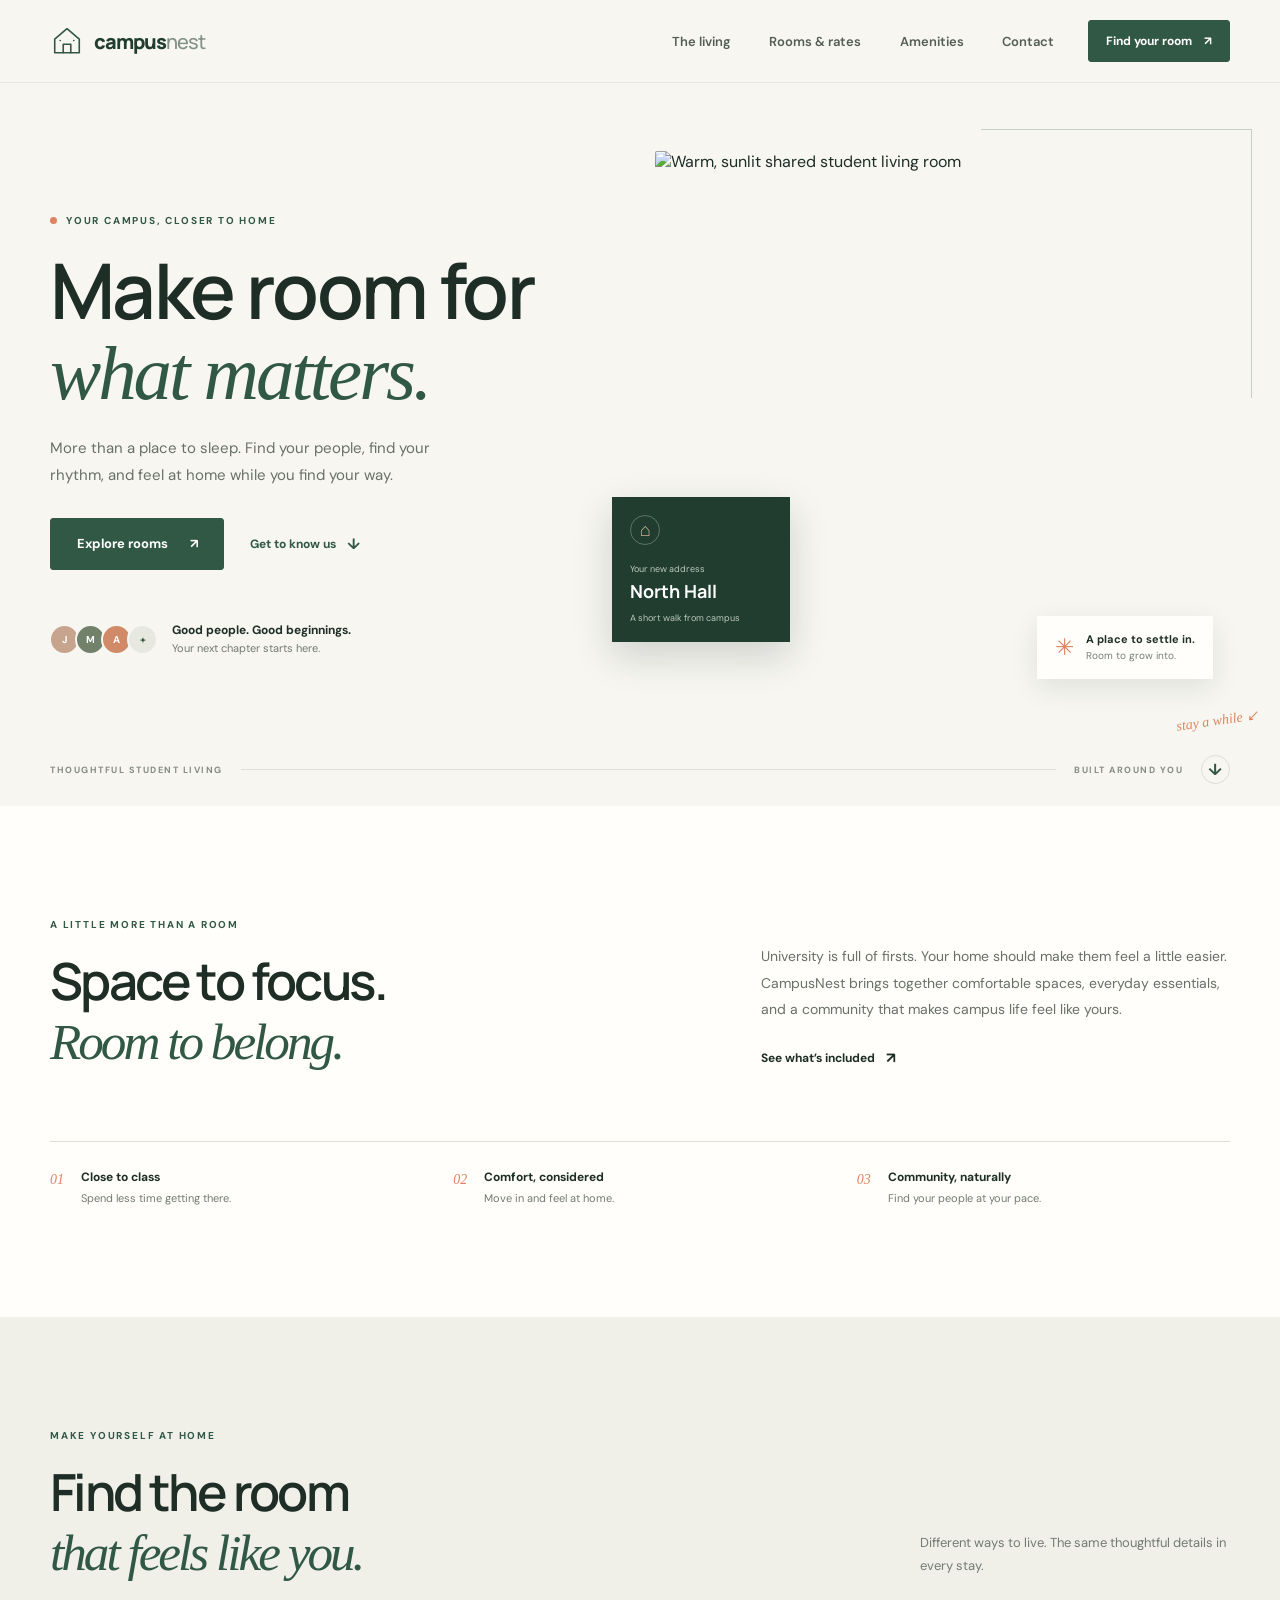
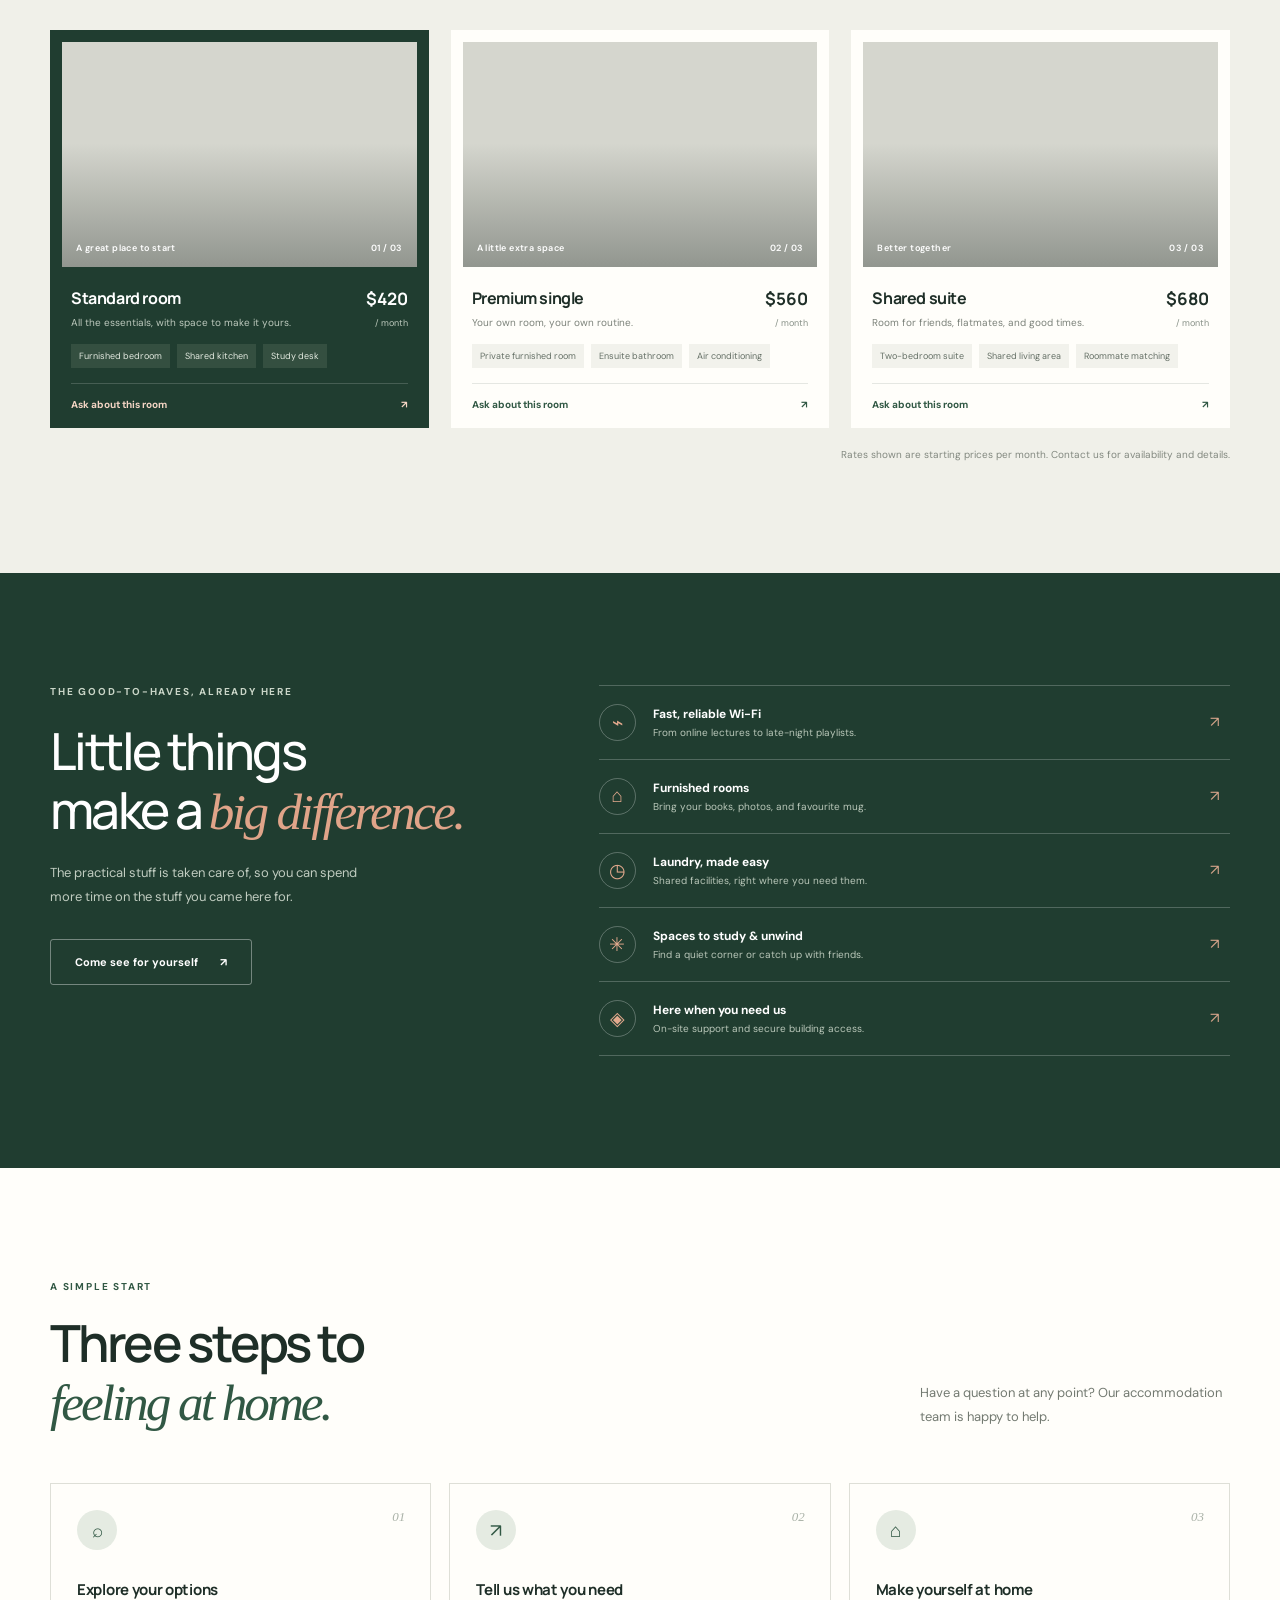
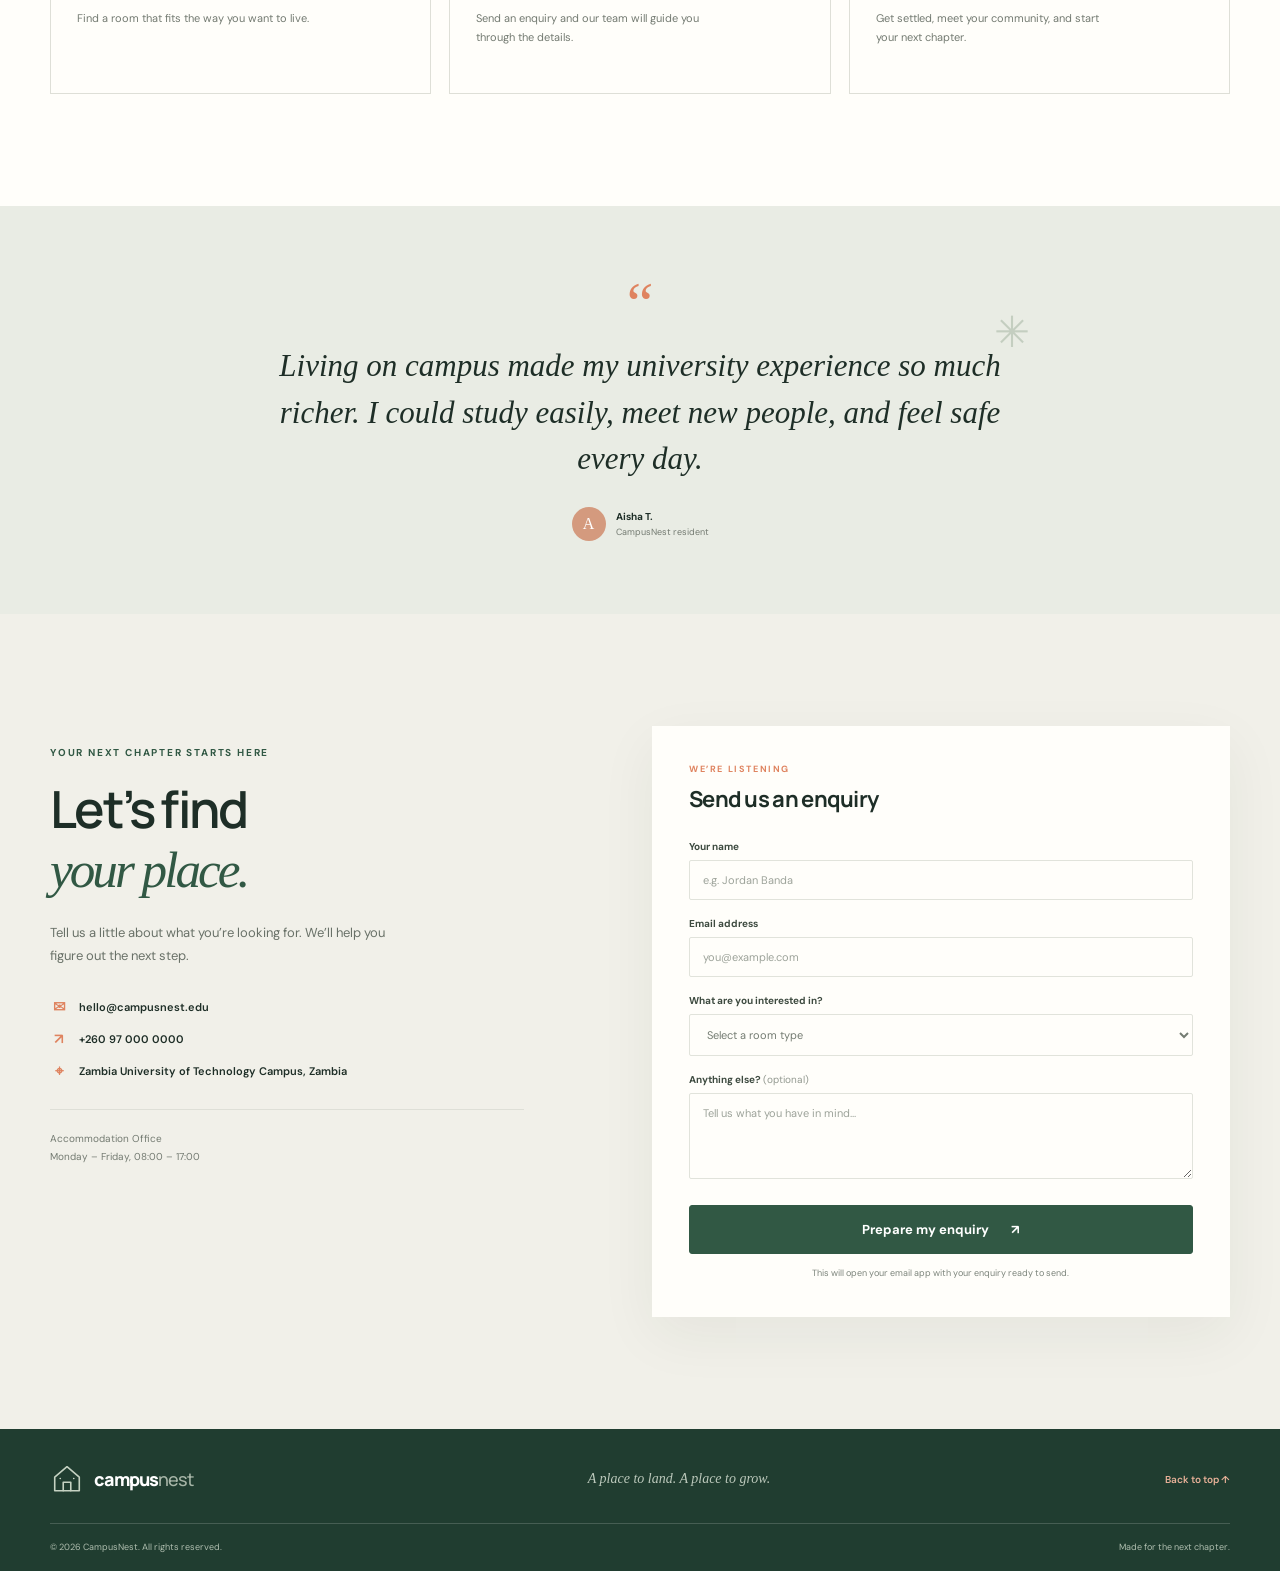
==== index.html @ d7ce9b1e "SCH-11: Build accommodation landing page Co-authored-by: Copilot App <223556219+Copilot@users.norepl" ====
<!doctype html>
<html lang="en">
  <head>
    <meta charset="utf-8" />
    <meta name="viewport" content="width=device-width, initial-scale=1" />
    <meta
      name="description"
      content="Find your place at CampusNest. Comfortable, secure student residences with the people and amenities to make campus feel like home."
    />
    <meta name="theme-color" content="#f7f6f1" />
    <title>CampusNest — Make room for what matters</title>
    <link rel="preconnect" href="https://fonts.googleapis.com" />
    <link rel="preconnect" href="https://fonts.gstatic.com" crossorigin />
    <link
      href="https://fonts.googleapis.com/css2?family=DM+Sans:wght@400;500;600;700&family=Manrope:wght@400;500;600;700;800&display=swap"
      rel="stylesheet"
    />
    <link rel="stylesheet" href="styles.css" />
    <script src="script.js" defer></script>
  </head>
  <body>
    <a class="skip-link" href="#main">Skip to content</a>

    <header class="site-header">
      <div class="container header-inner">
        <a class="brand" href="#top" aria-label="CampusNest home">
          <span class="brand-mark" aria-hidden="true">
            <svg viewBox="0 0 36 36" fill="none">
              <path d="M5 16.1 18 5l13 11.1v14.4H5V16.1Z" />
              <path d="M14 30.5v-9h8v9M10.8 17.5h.1m14.2 0h.1" />
            </svg>
          </span>
          <span>campus<span class="brand-light">nest</span></span>
        </a>

        <button
          class="menu-toggle"
          type="button"
          aria-label="Open navigation menu"
          aria-expanded="false"
          aria-controls="site-navigation"
        >
          <span></span>
          <span></span>
        </button>

        <nav class="nav-links" id="site-navigation" aria-label="Main navigation">
          <a href="#living">The living</a>
          <a href="#rooms">Rooms & rates</a>
          <a href="#amenities">Amenities</a>
          <a href="#contact">Contact</a>
        </nav>
        <a class="button button-nav" href="#contact">
          Find your room <span aria-hidden="true">↗</span>
        </a>
      </div>
    </header>

    <main id="main">
      <section class="hero" id="top">
        <div class="container hero-layout">
          <div class="hero-copy">
            <p class="eyebrow"><span class="eyebrow-dot"></span> Your campus, closer to home</p>
            <h1>Make room for <span>what matters.</span></h1>
            <p class="hero-description">
              More than a place to sleep. Find your people, find your rhythm, and feel at home
              while you find your way.
            </p>
            <div class="hero-actions">
              <a class="button" href="#rooms">Explore rooms <span aria-hidden="true">↗</span></a>
              <a class="text-link" href="#living">Get to know us <span aria-hidden="true">↓</span></a>
            </div>
            <div class="hero-note">
              <div class="avatar-stack" aria-hidden="true">
                <span>J</span><span>M</span><span>A</span><span>+</span>
              </div>
              <p><strong>Good people. Good beginnings.</strong><br />Your next chapter starts here.</p>
            </div>
          </div>

          <div class="hero-visual">
            <img
              class="hero-image"
              src="https://images.unsplash.com/photo-1600210492486-724fe5c67fb0?auto=format&fit=crop&w=1400&q=85"
              alt="Warm, sunlit shared student living room"
              fetchpriority="high"
            />
            <div class="image-caption">
              <span class="caption-icon" aria-hidden="true">✳</span>
              <span><strong>A place to settle in.</strong><br />Room to grow into.</span>
            </div>
            <div class="floating-card">
              <span class="floating-icon" aria-hidden="true">⌂</span>
              <span class="floating-label">Your new address</span>
              <strong>North Hall</strong>
              <span class="floating-meta">A short walk from campus</span>
            </div>
            <span class="hero-scribble" aria-hidden="true">stay a while ↙</span>
          </div>
        </div>
        <div class="container hero-bottom">
          <span>Thoughtful student living</span>
          <span class="hero-bottom-line"></span>
          <span>Built around you</span>
          <a href="#living" aria-label="Scroll to discover CampusNest">↓</a>
        </div>
      </section>

      <section class="intro section" id="living">
        <div class="container intro-grid">
          <div class="intro-heading">
            <p class="eyebrow">A little more than a room</p>
            <h2>Space to focus.<br /><span>Room to belong.</span></h2>
          </div>
          <div class="intro-copy">
            <p>
              University is full of firsts. Your home should make them feel a little easier.
              CampusNest brings together comfortable spaces, everyday essentials, and a
              community that makes campus life feel like yours.
            </p>
            <a class="text-link text-link-dark" href="#amenities">
              See what’s included <span aria-hidden="true">↗</span>
            </a>
          </div>
        </div>
        <div class="container values-row" aria-label="CampusNest highlights">
          <div class="value-item">
            <span class="value-number">01</span>
            <span><strong>Close to class</strong><small>Spend less time getting there.</small></span>
          </div>
          <div class="value-item">
            <span class="value-number">02</span>
            <span><strong>Comfort, considered</strong><small>Move in and feel at home.</small></span>
          </div>
          <div class="value-item">
            <span class="value-number">03</span>
            <span><strong>Community, naturally</strong><small>Find your people at your pace.</small></span>
          </div>
        </div>
      </section>

      <section class="rooms section" id="rooms">
        <div class="container">
          <div class="section-heading">
            <div>
              <p class="eyebrow">Make yourself at home</p>
              <h2>Find the room<br /><span>that feels like you.</span></h2>
            </div>
            <p>Different ways to live. The same thoughtful details in every stay.</p>
          </div>

          <div class="room-grid">
            <article class="room-card room-card-featured">
              <div class="room-photo room-photo-standard" role="img" aria-label="Comfortable furnished student bedroom">
                <span class="room-tag">A great place to start</span>
                <span class="room-index">01 / 03</span>
              </div>
              <div class="room-info">
                <div>
                  <h3>Standard room</h3>
                  <p>All the essentials, with space to make it yours.</p>
                </div>
                <div class="room-price"><strong>$420</strong><span>/ month</span></div>
              </div>
              <ul class="room-details">
                <li>Furnished bedroom</li><li>Shared kitchen</li><li>Study desk</li>
              </ul>
              <a class="room-link" href="#contact">Ask about this room <span aria-hidden="true">↗</span></a>
            </article>

            <article class="room-card">
              <div class="room-photo room-photo-premium" role="img" aria-label="Calm private bedroom with natural light">
                <span class="room-tag">A little extra space</span>
                <span class="room-index">02 / 03</span>
              </div>
              <div class="room-info">
                <div>
                  <h3>Premium single</h3>
                  <p>Your own room, your own routine.</p>
                </div>
                <div class="room-price"><strong>$560</strong><span>/ month</span></div>
              </div>
              <ul class="room-details">
                <li>Private furnished room</li><li>Ensuite bathroom</li><li>Air conditioning</li>
              </ul>
              <a class="room-link" href="#contact">Ask about this room <span aria-hidden="true">↗</span></a>
            </article>

            <article class="room-card">
              <div class="room-photo room-photo-suite" role="img" aria-label="Inviting shared suite lounge">
                <span class="room-tag">Better together</span>
                <span class="room-index">03 / 03</span>
              </div>
              <div class="room-info">
                <div>
                  <h3>Shared suite</h3>
                  <p>Room for friends, flatmates, and good times.</p>
                </div>
                <div class="room-price"><strong>$680</strong><span>/ month</span></div>
              </div>
              <ul class="room-details">
                <li>Two-bedroom suite</li><li>Shared living area</li><li>Roommate matching</li>
              </ul>
              <a class="room-link" href="#contact">Ask about this room <span aria-hidden="true">↗</span></a>
            </article>
          </div>
          <p class="room-disclaimer">Rates shown are starting prices per month. Contact us for availability and details.</p>
        </div>
      </section>

      <section class="amenities section" id="amenities">
        <div class="container amenities-layout">
          <div class="amenities-copy">
            <p class="eyebrow eyebrow-light">The good-to-haves, already here</p>
            <h2>Little things<br />make a <span>big difference.</span></h2>
            <p>
              The practical stuff is taken care of, so you can spend more time on the stuff
              you came here for.
            </p>
            <a class="button button-light" href="#contact">Come see for yourself <span aria-hidden="true">↗</span></a>
          </div>
          <div class="amenity-list">
            <article class="amenity-item">
              <span class="amenity-icon" aria-hidden="true">⌁</span>
              <div><h3>Fast, reliable Wi-Fi</h3><p>From online lectures to late-night playlists.</p></div>
              <span class="amenity-arrow" aria-hidden="true">↗</span>
            </article>
            <article class="amenity-item">
              <span class="amenity-icon" aria-hidden="true">⌂</span>
              <div><h3>Furnished rooms</h3><p>Bring your books, photos, and favourite mug.</p></div>
              <span class="amenity-arrow" aria-hidden="true">↗</span>
            </article>
            <article class="amenity-item">
              <span class="amenity-icon" aria-hidden="true">◷</span>
              <div><h3>Laundry, made easy</h3><p>Shared facilities, right where you need them.</p></div>
              <span class="amenity-arrow" aria-hidden="true">↗</span>
            </article>
            <article class="amenity-item">
              <span class="amenity-icon" aria-hidden="true">✳</span>
              <div><h3>Spaces to study & unwind</h3><p>Find a quiet corner or catch up with friends.</p></div>
              <span class="amenity-arrow" aria-hidden="true">↗</span>
            </article>
            <article class="amenity-item">
              <span class="amenity-icon" aria-hidden="true">◈</span>
              <div><h3>Here when you need us</h3><p>On-site support and secure building access.</p></div>
              <span class="amenity-arrow" aria-hidden="true">↗</span>
            </article>
          </div>
        </div>
      </section>

      <section class="steps section">
        <div class="container">
          <div class="section-heading steps-heading">
            <div><p class="eyebrow">A simple start</p><h2>Three steps to<br /><span>feeling at home.</span></h2></div>
            <p>Have a question at any point? Our accommodation team is happy to help.</p>
          </div>
          <div class="steps-grid">
            <article class="step-card">
              <span class="step-number">01</span><span class="step-icon" aria-hidden="true">⌕</span>
              <h3>Explore your options</h3><p>Find a room that fits the way you want to live.</p>
            </article>
            <article class="step-card">
              <span class="step-number">02</span><span class="step-icon" aria-hidden="true">↗</span>
              <h3>Tell us what you need</h3><p>Send an enquiry and our team will guide you through the details.</p>
            </article>
            <article class="step-card">
              <span class="step-number">03</span><span class="step-icon" aria-hidden="true">⌂</span>
              <h3>Make yourself at home</h3><p>Get settled, meet your community, and start your next chapter.</p>
            </article>
          </div>
        </div>
      </section>

      <section class="quote-section">
        <div class="container quote-inner">
          <span class="quote-mark" aria-hidden="true">“</span>
          <blockquote>
            Living on campus made my university experience so much richer. I could study easily,
            meet new people, and feel safe every day.
          </blockquote>
          <div class="quote-author"><span class="author-avatar">A</span><span><strong>Aisha T.</strong><small>CampusNest resident</small></span></div>
          <span class="quote-decoration" aria-hidden="true">✳</span>
        </div>
      </section>

      <section class="contact section" id="contact">
        <div class="container contact-layout">
          <div class="contact-copy">
            <p class="eyebrow">Your next chapter starts here</p>
            <h2>Let’s find<br /><span>your place.</span></h2>
            <p>Tell us a little about what you’re looking for. We’ll help you figure out the next step.</p>
            <div class="contact-details">
              <a href="mailto:hello@campusnest.edu"><span aria-hidden="true">✉</span> hello@campusnest.edu</a>
              <a href="tel:+260970000000"><span aria-hidden="true">↗</span> +260 97 000 0000</a>
              <p><span aria-hidden="true">⌖</span> Zambia University of Technology Campus, Zambia</p>
            </div>
            <p class="office-hours">Accommodation Office<br />Monday – Friday, 08:00 – 17:00</p>
          </div>
          <div class="contact-form-wrap">
            <form class="enquiry-form" id="enquiry-form">
              <p class="form-kicker">We’re listening</p>
              <h3>Send us an enquiry</h3>
              <label for="enquiry-name">Your name</label>
              <input id="enquiry-name" name="name" type="text" autocomplete="name" placeholder="e.g. Jordan Banda" required />
              <label for="enquiry-email">Email address</label>
              <input id="enquiry-email" name="email" type="email" autocomplete="email" placeholder="you@example.com" required />
              <label for="enquiry-room">What are you interested in?</label>
              <select id="enquiry-room" name="room" required>
                <option value="" disabled selected>Select a room type</option>
                <option>Standard room</option>
                <option>Premium single</option>
                <option>Shared suite</option>
                <option>I'd like some advice</option>
              </select>
              <label for="enquiry-message">Anything else? <span>(optional)</span></label>
              <textarea id="enquiry-message" name="message" rows="3" placeholder="Tell us what you have in mind..."></textarea>
              <button class="button form-submit" type="submit">Prepare my enquiry <span aria-hidden="true">↗</span></button>
              <p class="form-note">This will open your email app with your enquiry ready to send.</p>
              <p class="form-status" id="form-status" role="status" aria-live="polite"></p>
            </form>
          </div>
        </div>
      </section>
    </main>

    <footer class="site-footer">
      <div class="container footer-top">
        <a class="brand brand-footer" href="#top" aria-label="CampusNest home">
          <span class="brand-mark" aria-hidden="true">
            <svg viewBox="0 0 36 36" fill="none"><path d="M5 16.1 18 5l13 11.1v14.4H5V16.1Z" /><path d="M14 30.5v-9h8v9M10.8 17.5h.1m14.2 0h.1" /></svg>
          </span>
          <span>campus<span class="brand-light">nest</span></span>
        </a>
        <p>A place to land. A place to grow.</p>
        <a class="footer-top-link" href="#top">Back to top ↑</a>
      </div>
      <div class="container footer-bottom">
        <span>© <span id="current-year">2026</span> CampusNest. All rights reserved.</span>
        <span>Made for the next chapter.</span>
      </div>
    </footer>
  </body>
</html>
---- styles.css ----
:root {
  color-scheme: light;
  --paper: #f7f6f1;
  --white: #fffefa;
  --ink: #1e2e27;
  --muted: #737a71;
  --green: #315844;
  --green-dark: #203d30;
  --green-soft: #e5ebe2;
  --orange: #df835f;
  --line: #dedfd7;
  --serif: Georgia, "Times New Roman", serif;
  --sans: "DM Sans", sans-serif;
  --display: "Manrope", sans-serif;
}

* { box-sizing: border-box; }
html { scroll-behavior: smooth; scroll-padding-top: 88px; }
body { margin: 0; background: var(--paper); color: var(--ink); font-family: var(--sans); -webkit-font-smoothing: antialiased; }
img { display: block; max-width: 100%; }
a { color: inherit; text-decoration: none; }
button, input, select, textarea { font: inherit; }
button, a { -webkit-tap-highlight-color: transparent; }
::selection { background: #d7e2d5; color: var(--green-dark); }

.container { width: min(1180px, calc(100% - 64px)); margin-inline: auto; }
.skip-link { position: fixed; z-index: 20; top: 12px; left: 12px; transform: translateY(-160%); padding: 12px 16px; background: var(--green-dark); color: white; border-radius: 4px; }
.skip-link:focus { transform: translateY(0); }

.site-header { position: sticky; z-index: 10; top: 0; background: rgb(247 246 241 / 92%); border-bottom: 1px solid rgb(30 46 39 / 7%); backdrop-filter: blur(14px); }
.header-inner { min-height: 82px; display: flex; align-items: center; justify-content: space-between; gap: 34px; }
.brand { display: inline-flex; align-items: center; gap: 10px; color: var(--green-dark); font-family: var(--display); font-size: 20px; font-weight: 800; letter-spacing: -1px; white-space: nowrap; }
.brand-mark { display: grid; width: 34px; height: 34px; place-items: center; color: var(--green); }
.brand-mark svg { width: 100%; stroke: currentColor; stroke-width: 1.7; stroke-linecap: round; stroke-linejoin: round; }
.brand-light { color: #829186; font-weight: 500; }
.nav-links { display: flex; align-items: center; gap: clamp(20px, 3vw, 42px); margin-left: auto; }
.nav-links a { color: #535d55; font-size: 13px; font-weight: 600; transition: color .2s ease; }
.nav-links a:hover, .nav-links a:focus-visible { color: var(--orange); }
.button { min-height: 52px; display: inline-flex; align-items: center; justify-content: center; gap: 22px; padding: 0 24px; border: 1px solid var(--green); border-radius: 3px; background: var(--green); color: white; font-size: 13px; font-weight: 700; transition: background .2s ease, transform .2s ease, border-color .2s ease; }
.button:hover { transform: translateY(-2px); background: var(--green-dark); border-color: var(--green-dark); }
.button:focus-visible, .text-link:focus-visible, .room-link:focus-visible, .footer-top-link:focus-visible { outline: 3px solid var(--orange); outline-offset: 4px; }
.button-nav { min-height: 42px; padding-inline: 17px; font-size: 12px; gap: 12px; }
.menu-toggle { display: none; }

.hero { padding: 68px 0 0; }
.hero-layout { display: grid; grid-template-columns: .9fr 1.1fr; align-items: center; gap: clamp(40px, 7vw, 100px); }
.hero-copy { padding: 15px 0 27px; }
.eyebrow { display: flex; align-items: center; gap: 9px; margin: 0 0 23px; color: var(--green); font-size: 10px; font-weight: 700; letter-spacing: 1.8px; text-transform: uppercase; }
.eyebrow-dot { width: 7px; height: 7px; border-radius: 50%; background: var(--orange); }
h1, h2, h3, p { margin-top: 0; }
h1, h2 { font-family: var(--display); letter-spacing: -2.6px; }
.hero h1 { max-width: 530px; margin-bottom: 21px; font-size: clamp(48px, 6vw, 78px); line-height: 1.04; font-weight: 600; }
.hero h1 span, .intro h2 span, .section-heading h2 span, .steps h2 span, .contact h2 span { color: var(--green); font-family: var(--serif); font-weight: 400; font-style: italic; letter-spacing: -3px; }
.hero-description { max-width: 430px; margin-bottom: 29px; color: #687068; font-size: 15px; line-height: 1.8; }
.hero-actions { display: flex; align-items: center; gap: 26px; }
.hero-actions .button { min-width: 174px; }
.text-link { display: inline-flex; align-items: center; gap: 11px; color: var(--green); font-size: 12px; font-weight: 700; }
.text-link span { font-size: 15px; transition: transform .2s ease; }
.text-link:hover span { transform: translate(3px, -2px); }
.hero-note { display: flex; align-items: center; gap: 14px; margin-top: 51px; }
.avatar-stack { display: flex; padding-left: 4px; }
.avatar-stack span { display: grid; width: 31px; height: 31px; margin-left: -5px; place-items: center; border: 2px solid var(--paper); border-radius: 50%; background: #c7a48e; color: white; font-size: 10px; font-weight: 700; }
.avatar-stack span:nth-child(2) { background: #71816a; }
.avatar-stack span:nth-child(3) { background: #d08a67; }
.avatar-stack span:nth-child(4) { background: #e7e9e0; color: var(--green); }
.hero-note p { margin: 0; color: var(--muted); font-size: 11px; line-height: 1.6; }
.hero-note strong { color: var(--ink); font-size: 12px; }
.hero-visual { position: relative; min-width: 0; padding: 0 0 37px 25px; }
.hero-image { width: 100%; height: clamp(390px, 46vw, 545px); object-fit: cover; object-position: center; border-radius: 2px; }
.hero-visual::before { position: absolute; z-index: -1; top: -22px; right: -22px; width: 45%; height: 46%; border-top: 1px solid #c5cec4; border-right: 1px solid #c5cec4; content: ""; }
.image-caption { position: absolute; right: 17px; bottom: 54px; display: flex; align-items: center; gap: 12px; padding: 13px 18px; background: var(--white); color: #768078; font-size: 10px; line-height: 1.6; box-shadow: 0 9px 28px rgb(28 45 35 / 10%); }
.image-caption strong { color: var(--ink); font-size: 11px; }
.caption-icon { color: var(--orange); font-size: 23px; }
.floating-card { position: absolute; left: -18px; bottom: 91px; width: 178px; padding: 18px; background: var(--green-dark); color: white; box-shadow: 0 14px 36px rgb(30 46 39 / 18%); }
.floating-icon { display: grid; width: 30px; height: 30px; margin-bottom: 18px; place-items: center; border: 1px solid rgb(255 255 255 / 28%); border-radius: 50%; color: #d5b394; font-size: 18px; }
.floating-label, .floating-meta { display: block; color: #bdc9bd; font-size: 9px; }
.floating-card strong { display: block; margin: 4px 0 9px; font-family: var(--display); font-size: 18px; }
.hero-scribble { position: absolute; right: -28px; bottom: 4px; color: var(--orange); font-family: var(--serif); font-size: 14px; font-style: italic; transform: rotate(-8deg); }
.hero-bottom { display: flex; align-items: center; gap: 18px; padding: 22px 0; color: #858b82; font-size: 9px; font-weight: 700; letter-spacing: 1.5px; text-transform: uppercase; }
.hero-bottom-line { flex: 1; height: 1px; background: var(--line); }
.hero-bottom a { display: grid; width: 29px; height: 29px; place-items: center; border: 1px solid var(--line); border-radius: 50%; color: var(--green); font-size: 16px; }

.section { padding: 112px 0; }
.intro { background: var(--white); }
.intro-grid { display: grid; grid-template-columns: 1fr .72fr; align-items: end; gap: 60px; }
.intro h2, .section-heading h2, .steps h2, .contact h2 { margin: 0; font-size: clamp(38px, 4vw, 54px); line-height: 1.15; font-weight: 600; }
.intro .eyebrow, .section-heading .eyebrow, .steps .eyebrow, .contact .eyebrow { margin-bottom: 20px; }
.intro-copy { padding-bottom: 4px; }
.intro-copy p { margin-bottom: 23px; color: #687068; font-size: 14px; line-height: 1.9; }
.text-link-dark { color: var(--ink); }
.values-row { display: grid; grid-template-columns: repeat(3, 1fr); gap: 30px; margin-top: 69px; padding-top: 27px; border-top: 1px solid var(--line); }
.value-item { display: flex; align-items: flex-start; gap: 17px; }
.value-number { padding-top: 3px; color: var(--orange); font-family: var(--serif); font-size: 14px; font-style: italic; }
.value-item strong, .value-item small { display: block; }
.value-item strong { margin-bottom: 6px; font-size: 12px; }
.value-item small { color: var(--muted); font-size: 11px; }

.rooms { background: #f0f0e9; }
.section-heading { display: flex; align-items: end; justify-content: space-between; gap: 30px; margin-bottom: 47px; }
.section-heading > p { max-width: 310px; margin: 0 0 5px; color: var(--muted); font-size: 13px; line-height: 1.8; }
.room-grid { display: grid; grid-template-columns: repeat(3, minmax(0, 1fr)); gap: 22px; }
.room-card { min-width: 0; padding: 12px 12px 17px; background: var(--white); }
.room-card-featured { background: var(--green-dark); color: white; }
.room-photo { position: relative; height: 225px; overflow: hidden; background-color: #d5d6ce; background-position: center; background-size: cover; }
.room-photo::after { position: absolute; inset: 45% 0 0; background: linear-gradient(transparent, rgb(20 30 25 / 35%)); content: ""; }
.room-photo-standard { background-image: url("https://images.unsplash.com/photo-1616486338812-3dadae4b4ace?auto=format&fit=crop&w=900&q=80"); }
.room-photo-premium { background-image: url("https://images.unsplash.com/photo-1615874694520-474822394e73?auto=format&fit=crop&w=900&q=80"); }
.room-photo-suite { background-image: url("https://images.unsplash.com/photo-1600210491892-03d54c0aaf87?auto=format&fit=crop&w=900&q=80"); }
.room-tag, .room-index { position: absolute; z-index: 1; bottom: 13px; color: white; font-size: 9px; font-weight: 600; letter-spacing: .4px; }
.room-tag { left: 14px; }
.room-index { right: 14px; }
.room-info { display: flex; align-items: flex-start; justify-content: space-between; gap: 8px; padding: 20px 9px 13px; }
.room-info h3 { margin-bottom: 6px; font-family: var(--display); font-size: 16px; letter-spacing: -.4px; }
.room-info p { margin: 0; color: #7c827a; font-size: 10px; line-height: 1.6; }
.room-card-featured .room-info p { color: #bdc9bd; }
.room-price { flex: 0 0 auto; text-align: right; }
.room-price strong { display: block; font-family: var(--display); font-size: 17px; }
.room-price span { color: #879087; font-size: 9px; }
.room-card-featured .room-price span { color: #bdc9bd; }
.room-details { display: flex; flex-wrap: wrap; gap: 7px; margin: 0 9px; padding: 0 0 15px; list-style: none; }
.room-details li { padding: 6px 8px; background: #f2f2ec; color: #657066; font-size: 9px; }
.room-card-featured .room-details li { background: #344f40; color: #e3e9df; }
.room-link { display: flex; justify-content: space-between; margin: 0 9px; padding-top: 14px; border-top: 1px solid rgb(60 76 63 / 13%); color: var(--green); font-size: 10px; font-weight: 700; }
.room-card-featured .room-link { border-color: rgb(255 255 255 / 17%); color: #f4d5c4; }
.room-disclaimer { margin: 20px 0 0; color: #838980; font-size: 10px; text-align: right; }

.amenities { overflow: hidden; background: var(--green-dark); color: white; }
.amenities-layout { display: grid; grid-template-columns: .8fr 1.2fr; gap: clamp(55px, 10vw, 145px); }
.eyebrow-light { color: #cad6c8; }
.amenities h2 { margin-bottom: 20px; font-size: clamp(38px, 4vw, 52px); line-height: 1.16; font-weight: 500; }
.amenities h2 span { color: #e0a489; font-family: var(--serif); font-style: italic; font-weight: 400; }
.amenities-copy > p:not(.eyebrow) { max-width: 320px; margin-bottom: 30px; color: #c0ccc0; font-size: 13px; line-height: 1.85; }
.button-light { min-height: 46px; background: transparent; border-color: rgb(255 255 255 / 38%); font-size: 11px; }
.button-light:hover { background: white; color: var(--green-dark); border-color: white; }
.amenity-list { border-top: 1px solid rgb(255 255 255 / 22%); }
.amenity-item { display: grid; grid-template-columns: 39px 1fr 20px; align-items: center; gap: 15px; padding: 18px 0; border-bottom: 1px solid rgb(255 255 255 / 22%); }
.amenity-icon { display: grid; width: 37px; height: 37px; place-items: center; border: 1px solid rgb(255 255 255 / 27%); border-radius: 50%; color: #e3a98d; font-family: var(--serif); font-size: 19px; }
.amenity-item h3 { margin: 0 0 4px; font-size: 12px; }
.amenity-item p { margin: 0; color: #b9c7b9; font-size: 10px; }
.amenity-arrow { color: #d5a48a; font-size: 15px; }

.steps { background: var(--white); }
.steps-heading { margin-bottom: 50px; }
.steps-grid { display: grid; grid-template-columns: repeat(3, 1fr); gap: 18px; }
.step-card { position: relative; min-height: 211px; padding: 26px; border: 1px solid var(--line); }
.step-number { position: absolute; top: 25px; right: 25px; color: #aab2a8; font-family: var(--serif); font-size: 13px; font-style: italic; }
.step-icon { display: grid; width: 40px; height: 40px; margin-bottom: 29px; place-items: center; border-radius: 50%; background: var(--green-soft); color: var(--green); font-size: 19px; }
.step-card h3 { margin-bottom: 9px; font-family: var(--display); font-size: 15px; letter-spacing: -.3px; }
.step-card p { max-width: 245px; margin: 0; color: var(--muted); font-size: 11px; line-height: 1.7; }

.quote-section { padding: 73px 0; background: #e9ece4; }
.quote-inner { position: relative; max-width: 780px; text-align: center; }
.quote-mark { color: var(--orange); font-family: var(--serif); font-size: 60px; line-height: .8; }
.quote-inner blockquote { margin: 15px auto 24px; font-family: var(--serif); font-size: clamp(22px, 3vw, 31px); font-style: italic; line-height: 1.5; }
.quote-author { display: inline-flex; align-items: center; gap: 10px; text-align: left; }
.author-avatar { display: grid; width: 34px; height: 34px; place-items: center; border-radius: 50%; background: #d49a7e; color: white; font-family: var(--serif); }
.quote-author strong, .quote-author small { display: block; }
.quote-author strong { font-size: 10px; }
.quote-author small { margin-top: 3px; color: var(--muted); font-size: 9px; }
.quote-decoration { position: absolute; top: 25px; right: 0; color: #c4cec0; font-size: 43px; }

.contact { background: #f1f0e9; }
.contact-layout { display: grid; grid-template-columns: .82fr 1fr; align-items: start; gap: clamp(50px, 10vw, 140px); }
.contact-copy { padding-top: 20px; }
.contact h2 { margin-bottom: 21px; }
.contact-copy > p:not(.eyebrow):not(.office-hours) { max-width: 350px; color: #697168; font-size: 13px; line-height: 1.8; }
.contact-details { display: grid; gap: 12px; margin-top: 30px; }
.contact-details a, .contact-details p { display: flex; align-items: center; gap: 11px; margin: 0; color: var(--ink); font-size: 11px; font-weight: 600; }
.contact-details a:hover { color: var(--green); }
.contact-details span { width: 18px; color: var(--orange); text-align: center; font-size: 15px; }
.office-hours { margin-top: 28px; padding-top: 20px; border-top: 1px solid var(--line); color: #737a71; font-size: 10px; line-height: 1.8; }
.contact-form-wrap { padding: 37px; background: var(--white); box-shadow: 0 18px 55px rgb(37 51 39 / 6%); }
.form-kicker { margin-bottom: 9px; color: var(--orange); font-size: 9px; font-weight: 700; letter-spacing: 1.6px; text-transform: uppercase; }
.enquiry-form h3 { margin-bottom: 26px; font-family: var(--display); font-size: 22px; letter-spacing: -.7px; }
.enquiry-form label { display: block; margin: 17px 0 7px; color: #3e4b40; font-size: 10px; font-weight: 700; }
.enquiry-form label span { color: #939990; font-weight: 400; }
.enquiry-form input, .enquiry-form select, .enquiry-form textarea { width: 100%; padding: 12px 13px; border: 1px solid #e1e3db; border-radius: 2px; background: #fffefa; color: var(--ink); font-size: 11px; outline: none; transition: border-color .2s ease, box-shadow .2s ease; }
.enquiry-form input::placeholder, .enquiry-form textarea::placeholder { color: #9da39a; }
.enquiry-form input:focus, .enquiry-form select:focus, .enquiry-form textarea:focus { border-color: var(--green); box-shadow: 0 0 0 3px rgb(49 88 68 / 11%); }
.enquiry-form select { color: #747c72; }
.enquiry-form textarea { min-height: 86px; resize: vertical; }
.form-submit { width: 100%; min-height: 49px; margin-top: 21px; }
.form-note, .form-status { margin: 12px 0 0; color: #7c847b; font-size: 9px; line-height: 1.6; text-align: center; }
.form-status:empty { display: none; }
.form-status:not(:empty) { color: var(--green); font-weight: 600; }

.site-footer { padding: 33px 0 18px; background: var(--green-dark); color: white; }
.footer-top { display: flex; align-items: center; justify-content: space-between; gap: 20px; padding-bottom: 27px; }
.brand-footer { color: white; font-size: 18px; }
.brand-footer .brand-mark { color: #c5d2c2; }
.brand-footer .brand-light { color: #a7b5a7; }
.footer-top > p { margin: 0; color: #bbc8bb; font-family: var(--serif); font-size: 14px; font-style: italic; }
.footer-top-link { color: #e8b198; font-size: 10px; font-weight: 600; }
.footer-bottom { display: flex; justify-content: space-between; gap: 20px; padding-top: 17px; border-top: 1px solid rgb(255 255 255 / 17%); color: #afbeaf; font-size: 9px; }

@media (max-width: 900px) {
  .container { width: min(100% - 44px, 700px); }
  .header-inner { min-height: 72px; gap: 16px; }
  .nav-links { gap: 18px; }
  .nav-links a { font-size: 11px; }
  .brand { font-size: 18px; }
  .button-nav { padding-inline: 12px; font-size: 10px; }
  .hero { padding-top: 52px; }
  .hero-layout { grid-template-columns: .9fr 1.1fr; gap: 35px; }
  .hero h1 { font-size: clamp(45px, 7vw, 62px); }
  .hero-visual { padding-left: 13px; }
  .hero-image { height: 430px; }
  .floating-card { left: -8px; width: 156px; padding: 14px; }
  .section { padding: 88px 0; }
  .room-grid { gap: 12px; }
  .room-photo { height: 180px; }
  .room-info { flex-direction: column; }
  .room-price { text-align: left; }
  .amenities-layout { gap: 50px; }
  .contact-layout { gap: 48px; }
  .contact-form-wrap { padding: 28px; }
}

@media (max-width: 680px) {
  html { scroll-padding-top: 72px; }
  .container { width: calc(100% - 40px); }
  .header-inner { min-height: 68px; }
  .menu-toggle { display: flex; width: 40px; height: 40px; margin-left: auto; flex-direction: column; align-items: center; justify-content: center; gap: 6px; border: 1px solid var(--line); border-radius: 50%; background: transparent; cursor: pointer; }
  .menu-toggle span { width: 15px; height: 1px; background: var(--green-dark); transition: transform .2s ease; }
  .menu-toggle[aria-expanded="true"] span:first-child { transform: translateY(3.5px) rotate(45deg); }
  .menu-toggle[aria-expanded="true"] span:last-child { transform: translateY(-3.5px) rotate(-45deg); }
  .nav-links { position: absolute; top: 67px; right: 0; left: 0; display: none; align-items: stretch; gap: 0; padding: 8px 20px 16px; border-bottom: 1px solid var(--line); background: var(--paper); }
  .nav-links.is-open { display: flex; flex-direction: column; }
  .nav-links a { padding: 14px 0; border-bottom: 1px solid rgb(30 46 39 / 8%); font-size: 13px; }
  .button-nav { min-height: 39px; padding-inline: 12px; gap: 7px; font-size: 10px; }
  .brand { gap: 6px; font-size: 17px; }
  .brand-mark { width: 29px; height: 29px; }
  .hero { padding-top: 37px; }
  .hero-layout { grid-template-columns: 1fr; gap: 37px; }
  .hero-copy { padding: 0; }
  .eyebrow { margin-bottom: 18px; font-size: 9px; }
  .hero h1 { max-width: 420px; margin-bottom: 17px; font-size: clamp(47px, 12vw, 67px); letter-spacing: -2.5px; }
  .hero-description { max-width: 410px; margin-bottom: 22px; font-size: 13px; }
  .hero-actions { gap: 18px; }
  .hero-actions .button { min-width: auto; min-height: 48px; padding-inline: 17px; gap: 13px; font-size: 11px; }
  .hero-actions .text-link { font-size: 10px; }
  .hero-note { margin-top: 27px; }
  .hero-visual { padding: 0 0 30px 10px; }
  .hero-image { height: min(111vw, 470px); }
  .hero-visual::before { top: -11px; right: -8px; }
  .floating-card { bottom: 68px; left: -2px; width: 140px; padding: 13px; }
  .floating-icon { width: 25px; height: 25px; margin-bottom: 12px; font-size: 15px; }
  .floating-card strong { font-size: 16px; }
  .image-caption { right: 7px; bottom: 42px; padding: 10px 12px; font-size: 9px; }
  .image-caption strong { font-size: 10px; }
  .hero-scribble { right: 0; bottom: 0; font-size: 12px; }
  .hero-bottom { gap: 10px; font-size: 7px; letter-spacing: .8px; }
  .hero-bottom a { flex: 0 0 27px; width: 27px; height: 27px; }
  .section { padding: 70px 0; }
  .intro-grid { grid-template-columns: 1fr; gap: 24px; }
  .intro h2, .section-heading h2, .steps h2, .contact h2 { font-size: 40px; letter-spacing: -2px; }
  .intro h2 span, .section-heading h2 span, .steps h2 span, .contact h2 span { letter-spacing: -2px; }
  .intro-copy p { font-size: 13px; }
  .values-row { grid-template-columns: 1fr; gap: 18px; margin-top: 38px; padding-top: 23px; }
  .value-item { gap: 14px; }
  .section-heading { display: block; margin-bottom: 31px; }
  .section-heading > p { margin-top: 17px; font-size: 12px; }
  .room-grid { grid-template-columns: 1fr; gap: 17px; }
  .room-card { padding: 10px 10px 15px; }
  .room-photo { height: min(63vw, 290px); }
  .room-info { flex-direction: row; padding-top: 17px; }
  .room-price { text-align: right; }
  .room-disclaimer { text-align: left; line-height: 1.6; }
  .amenities-layout { grid-template-columns: 1fr; gap: 38px; }
  .amenities h2 { font-size: 42px; }
  .amenities-copy > p:not(.eyebrow) { font-size: 12px; }
  .amenity-item { grid-template-columns: 35px 1fr 16px; gap: 12px; padding: 15px 0; }
  .amenity-icon { width: 33px; height: 33px; }
  .amenity-item h3 { font-size: 11px; }
  .amenity-item p { font-size: 9px; }
  .steps-heading { margin-bottom: 30px; }
  .steps-grid { grid-template-columns: 1fr; gap: 12px; }
  .step-card { min-height: 180px; padding: 22px; }
  .step-icon { margin-bottom: 21px; }
  .quote-section { padding: 57px 0; }
  .quote-inner blockquote { font-size: 23px; }
  .quote-decoration { top: 5px; right: 4px; font-size: 30px; }
  .contact-layout { grid-template-columns: 1fr; gap: 32px; }
  .contact-copy { padding-top: 0; }
  .contact-form-wrap { padding: 24px 20px; }
  .enquiry-form h3 { font-size: 20px; }
  .footer-top { flex-wrap: wrap; padding-bottom: 21px; }
  .footer-top > p { order: 3; width: 100%; font-size: 12px; }
  .footer-bottom { font-size: 8px; }
}

@media (prefers-reduced-motion: reduce) {
  *, *::before, *::after { scroll-behavior: auto !important; transition-duration: .01ms !important; animation-duration: .01ms !important; animation-iteration-count: 1 !important; }
}
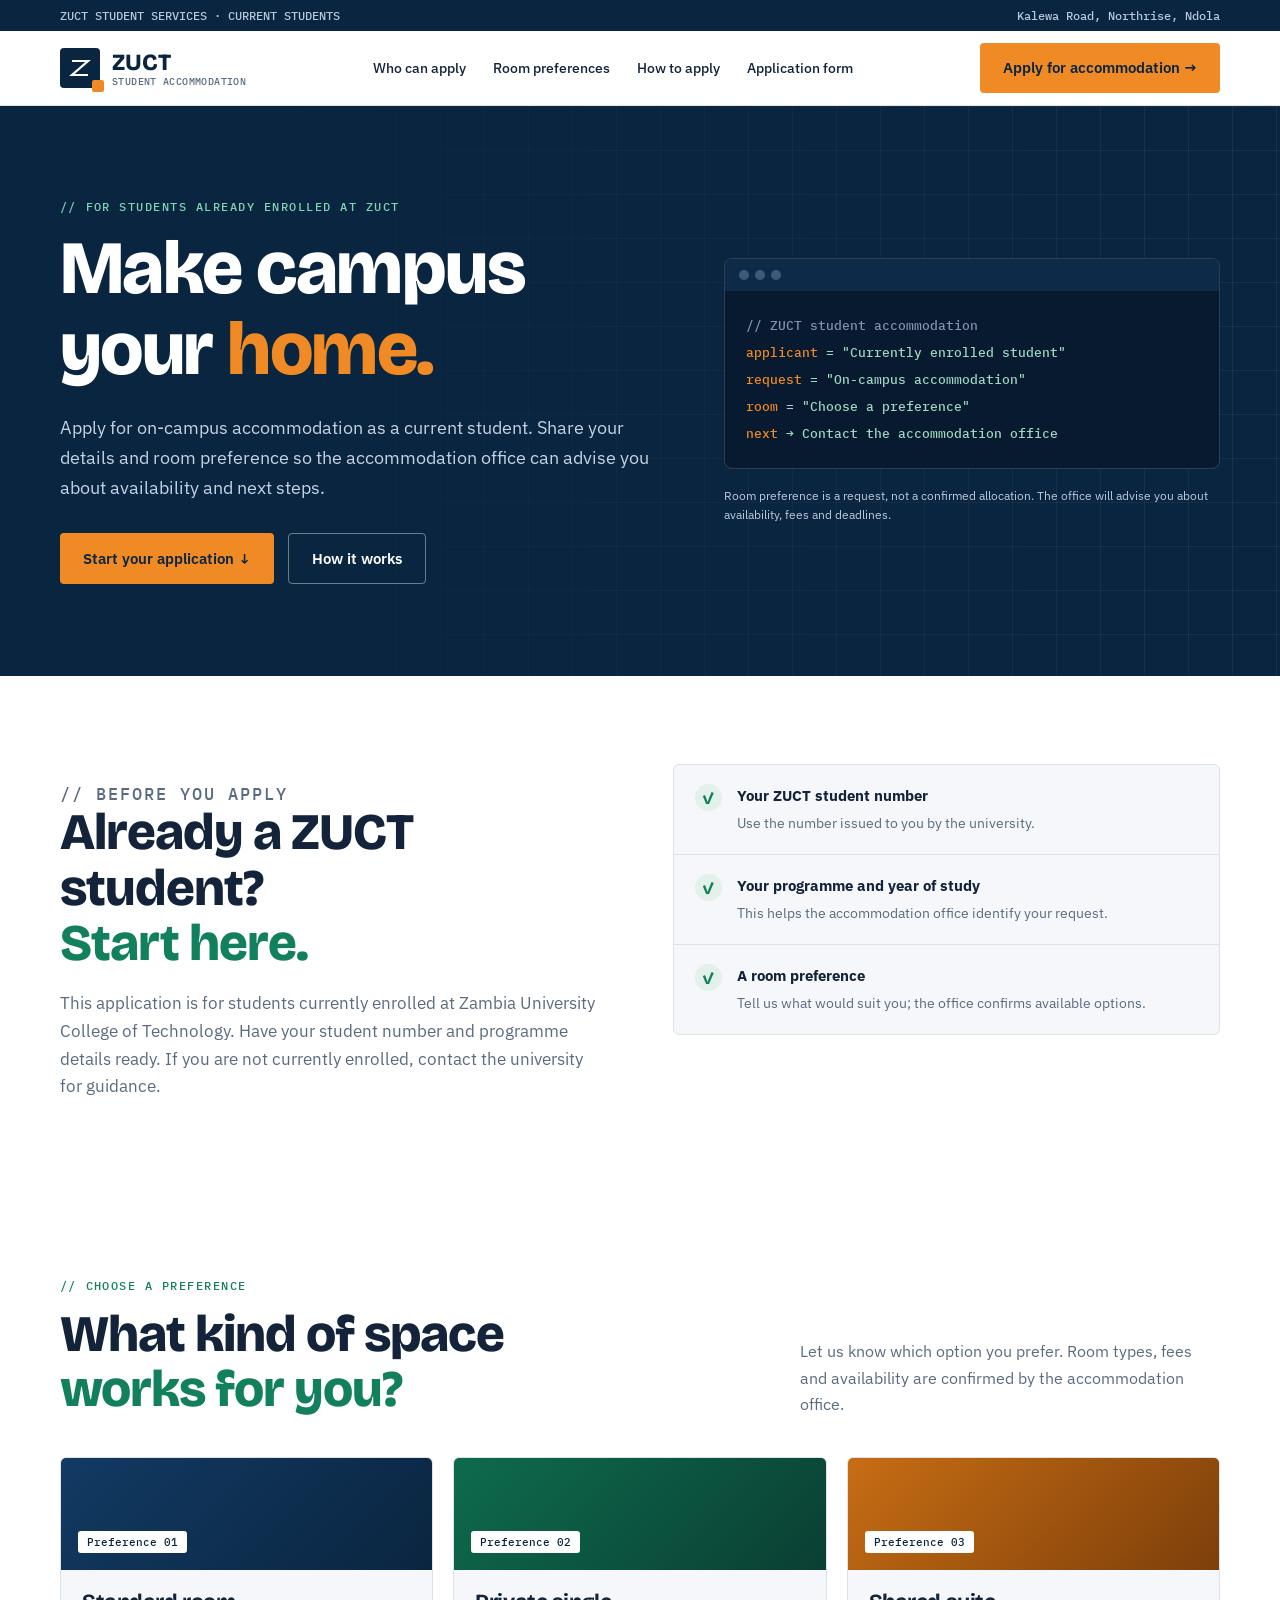
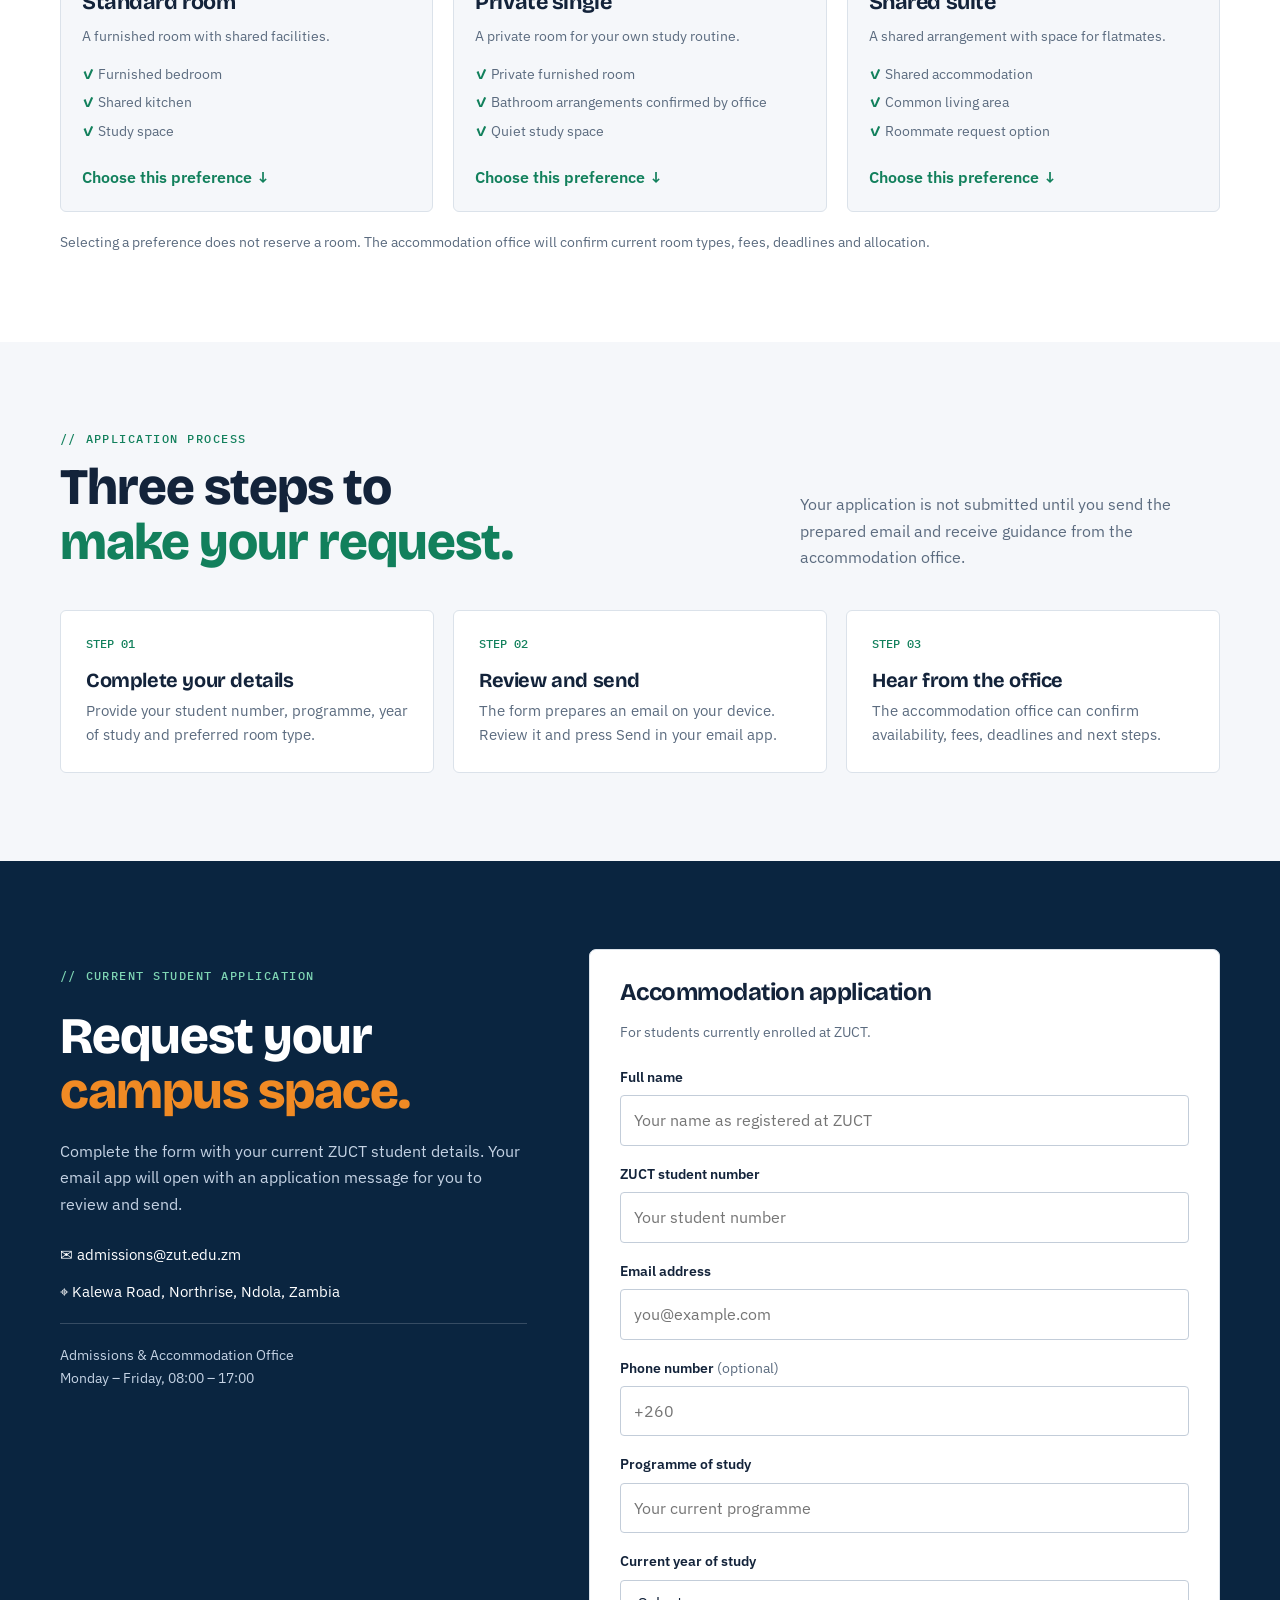
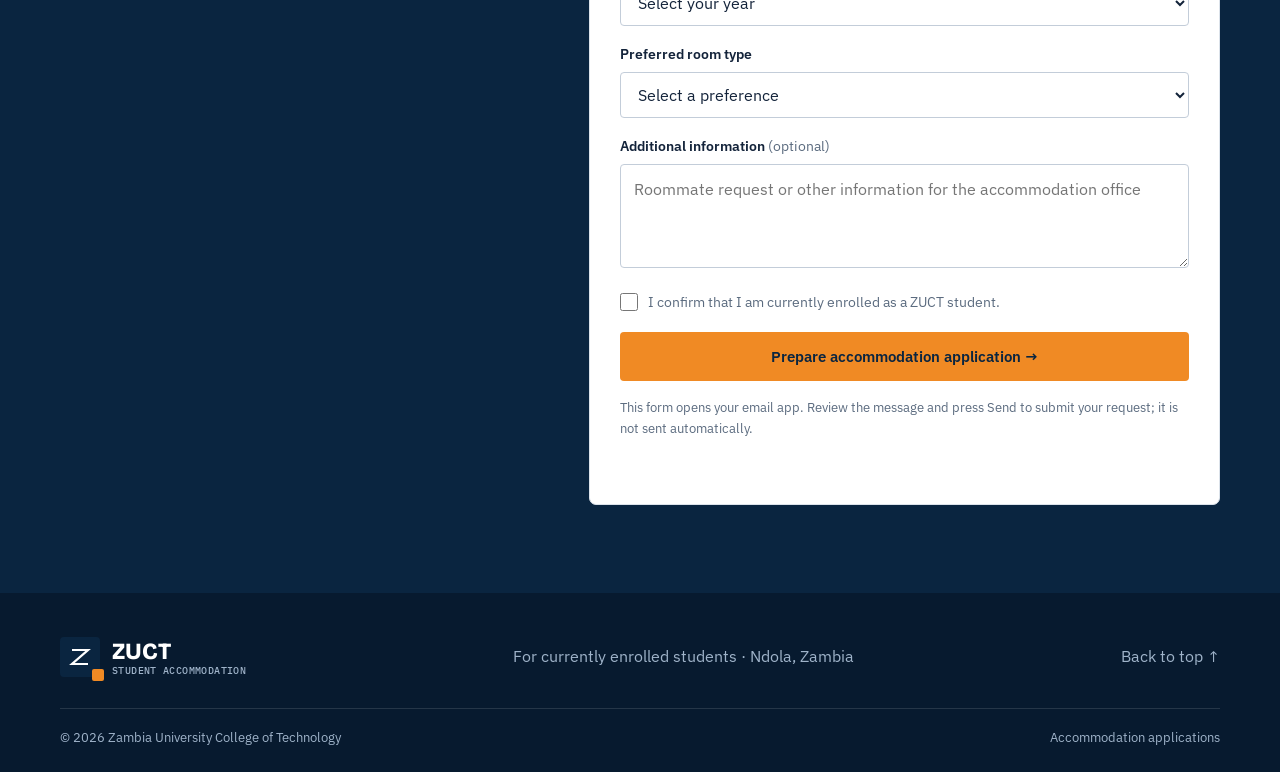
==== commit bc39bf05: "SCH-11: Focus page on student accommodation applications Co-authored-by: Copilot App <223556219+Copi" ====
--- a/index.html
+++ b/index.html
@@ -1,344 +1,371 @@
 <!doctype html>
 <html lang="en">
-  <head>
-    <meta charset="utf-8" />
-    <meta name="viewport" content="width=device-width, initial-scale=1" />
-    <meta
-      name="description"
-      content="Find your place at CampusNest. Comfortable, secure student residences with the people and amenities to make campus feel like home."
-    />
-    <meta name="theme-color" content="#f7f6f1" />
-    <title>CampusNest — Make room for what matters</title>
-    <link rel="preconnect" href="https://fonts.googleapis.com" />
-    <link rel="preconnect" href="https://fonts.gstatic.com" crossorigin />
-    <link
-      href="https://fonts.googleapis.com/css2?family=DM+Sans:wght@400;500;600;700&family=Manrope:wght@400;500;600;700;800&display=swap"
-      rel="stylesheet"
-    />
-    <link rel="stylesheet" href="styles.css" />
-    <script src="script.js" defer></script>
-  </head>
-  <body>
-    <a class="skip-link" href="#main">Skip to content</a>
-
-    <header class="site-header">
-      <div class="container header-inner">
-        <a class="brand" href="#top" aria-label="CampusNest home">
-          <span class="brand-mark" aria-hidden="true">
-            <svg viewBox="0 0 36 36" fill="none">
-              <path d="M5 16.1 18 5l13 11.1v14.4H5V16.1Z" />
-              <path d="M14 30.5v-9h8v9M10.8 17.5h.1m14.2 0h.1" />
-            </svg>
-          </span>
-          <span>campus<span class="brand-light">nest</span></span>
-        </a>
-
-        <button
-          class="menu-toggle"
-          type="button"
-          aria-label="Open navigation menu"
-          aria-expanded="false"
-          aria-controls="site-navigation"
-        >
-          <span></span>
-          <span></span>
-        </button>
-
-        <nav class="nav-links" id="site-navigation" aria-label="Main navigation">
-          <a href="#living">The living</a>
-          <a href="#rooms">Rooms & rates</a>
-          <a href="#amenities">Amenities</a>
-          <a href="#contact">Contact</a>
-        </nav>
-        <a class="button button-nav" href="#contact">
-          Find your room <span aria-hidden="true">↗</span>
-        </a>
-      </div>
-    </header>
-
-    <main id="main">
-      <section class="hero" id="top">
-        <div class="container hero-layout">
-          <div class="hero-copy">
-            <p class="eyebrow"><span class="eyebrow-dot"></span> Your campus, closer to home</p>
-            <h1>Make room for <span>what matters.</span></h1>
-            <p class="hero-description">
-              More than a place to sleep. Find your people, find your rhythm, and feel at home
-              while you find your way.
-            </p>
-            <div class="hero-actions">
-              <a class="button" href="#rooms">Explore rooms <span aria-hidden="true">↗</span></a>
-              <a class="text-link" href="#living">Get to know us <span aria-hidden="true">↓</span></a>
-            </div>
-            <div class="hero-note">
-              <div class="avatar-stack" aria-hidden="true">
-                <span>J</span><span>M</span><span>A</span><span>+</span>
-              </div>
-              <p><strong>Good people. Good beginnings.</strong><br />Your next chapter starts here.</p>
+<head>
+  <meta charset="utf-8">
+  <meta name="viewport" content="width=device-width, initial-scale=1">
+  <meta name="description" content="Already studying at ZUCT? Apply for on-campus student accommodation in Ndola. Submit your details and contact the accommodation office for availability and fees.">
+  <meta name="theme-color" content="#0a2540">
+  <title>Student Accommodation Application | ZUCT</title>
+  <link rel="preconnect" href="https://fonts.googleapis.com">
+  <link rel="preconnect" href="https://fonts.gstatic.com" crossorigin>
+  <link href="https://fonts.googleapis.com/css2?family=Bricolage+Grotesque:wght@500;700;800&family=IBM+Plex+Sans:wght@400;500;600&family=IBM+Plex+Mono:wght@500&display=swap" rel="stylesheet">
+  <style>
+    :root {
+      --navy: #0a2540;
+      --navy-dark: #071a2f;
+      --navy-light: #123a63;
+      --green: #12805c;
+      --orange: #f08a24;
+      --paper: #f5f7fa;
+      --ink: #13233a;
+      --mute: #5b6b7f;
+      --line: #dbe2ea;
+      --white: #fff;
+      --display: "Bricolage Grotesque", Georgia, sans-serif;
+      --body: "IBM Plex Sans", system-ui, sans-serif;
+      --mono: "IBM Plex Mono", monospace;
+    }
+
+    * { box-sizing: border-box; }
+    html { scroll-behavior: smooth; scroll-padding-top: 90px; }
+    body { margin: 0; background: var(--paper); color: var(--ink); font: 400 1rem/1.65 var(--body); }
+    a { color: inherit; text-decoration: none; }
+    button, input, select, textarea { font: inherit; }
+    .container { width: min(1160px, 92%); margin: auto; }
+    .skip { position: absolute; left: -999px; z-index: 99; padding: 8px; background: #fff; }
+    .skip:focus { top: 8px; left: 8px; }
+    h1, h2, h3 { margin: 0; font-family: var(--display); line-height: 1.08; letter-spacing: -.02em; }
+    h2 { font-size: clamp(2rem, 4.5vw, 3.2rem); font-weight: 800; }
+    h2 span { color: var(--green); }
+    .eyebrow { margin: 0 0 14px; color: var(--green); font: 500 .78rem var(--mono); letter-spacing: .12em; text-transform: uppercase; }
+    .eyebrow::before { content: "// "; }
+    .section { padding: 88px 0; }
+    .btn { display: inline-flex; min-height: 48px; align-items: center; justify-content: center; gap: 10px; padding: 12px 23px; border: 0; border-radius: 4px; background: var(--orange); color: var(--navy); font-size: .95rem; font-weight: 600; cursor: pointer; transition: transform .2s, background .2s; }
+    .btn:hover { transform: translateY(-2px); background: #ffa13f; }
+    .btn:focus-visible, a:focus-visible, button:focus-visible, input:focus-visible, select:focus-visible, textarea:focus-visible { outline: 3px solid #f08a24; outline-offset: 3px; }
+
+    .strip { background: var(--navy); color: #b8c8dc; padding: 8px 0; font: 500 .72rem var(--mono); }
+    .strip .container { display: flex; justify-content: space-between; gap: 12px; flex-wrap: wrap; }
+    header { position: sticky; z-index: 20; top: 0; border-bottom: 1px solid var(--line); background: #fff; }
+    .hd { display: flex; min-height: 74px; align-items: center; justify-content: space-between; gap: 24px; }
+    .brand { display: flex; align-items: center; gap: 12px; color: var(--navy); font: 800 1.45rem var(--display); }
+    .mark { position: relative; display: grid; width: 40px; height: 40px; place-items: center; border-radius: 4px; background: var(--navy); }
+    .mark svg { width: 24px; fill: none; stroke: #fff; stroke-width: 2.2; }
+    .mark::after { position: absolute; right: -4px; bottom: -4px; width: 12px; height: 12px; border-radius: 2px; background: var(--orange); content: ""; }
+    .brand small { display: block; max-width: 210px; color: var(--mute); font: 500 .6rem/1.2 var(--mono); letter-spacing: .04em; text-transform: uppercase; }
+    nav { display: flex; gap: 27px; font-size: .9rem; font-weight: 500; }
+    nav a:hover { color: var(--green); }
+    .menu { display: none; border: 1px solid var(--line); border-radius: 4px; padding: 8px 12px; background: #fff; cursor: pointer; }
+
+    .hero { position: relative; overflow: hidden; background: var(--navy); color: #fff; }
+    .hero::before { position: absolute; inset: 0; background-image: linear-gradient(rgb(255 255 255 / 6%) 1px, transparent 1px), linear-gradient(90deg, rgb(255 255 255 / 6%) 1px, transparent 1px); background-size: 44px 44px; mask-image: linear-gradient(90deg, transparent 15%, #000); content: ""; }
+    .hero-grid { position: relative; display: grid; grid-template-columns: 1.1fr .9fr; align-items: center; gap: 58px; padding-block: 92px; }
+    .hero .eyebrow { color: #7fd6b4; }
+    .hero h1 { max-width: 680px; font-size: clamp(2.7rem, 6vw, 4.7rem); font-weight: 800; }
+    .hero h1 em { color: var(--orange); font-style: normal; }
+    .hero .lead { max-width: 590px; margin: 23px 0 31px; color: #c5d3e4; font-size: 1.12rem; }
+    .acts { display: flex; gap: 14px; flex-wrap: wrap; }
+    .btn.ghost { border: 1px solid rgb(255 255 255 / 40%); background: transparent; color: #fff; }
+    .btn.ghost:hover { background: rgb(255 255 255 / 10%); }
+    .application-card { overflow: hidden; border: 1px solid rgb(255 255 255 / 16%); border-radius: 8px; background: var(--navy-dark); color: #9fd8c0; font: 500 .84rem/2 var(--mono); }
+    .card-bar { display: flex; gap: 6px; padding: 11px 14px; background: #0d2a48; }
+    .card-bar i { width: 10px; height: 10px; border-radius: 50%; background: #3d5a7c; }
+    .card-body { padding: 21px; }
+    .card-body .dim { color: #7f95ae; }
+    .card-body .key { color: var(--orange); }
+    .student-note { margin: 17px 0 0; color: #bdcadd; font: 400 .75rem/1.6 var(--body); }
+
+    .section-heading { display: flex; align-items: end; justify-content: space-between; gap: 32px; margin-bottom: 39px; }
+    .section-heading > p { max-width: 420px; margin: 0; color: var(--mute); }
+    .eligibility { background: #fff; }
+    .eligibility-grid { display: grid; grid-template-columns: 1fr 1fr; gap: 65px; align-items: start; }
+    .eligibility-copy p { margin: 19px 0 0; color: var(--mute); font-size: 1.05rem; }
+    .checklist { display: grid; gap: 0; border: 1px solid var(--line); border-radius: 6px; background: var(--paper); }
+    .check-item { display: flex; gap: 15px; padding: 19px 21px; border-bottom: 1px solid var(--line); }
+    .check-item:last-child { border: 0; }
+    .check-icon { display: grid; width: 27px; height: 27px; flex: 0 0 27px; place-items: center; border-radius: 50%; background: #e3f1eb; color: var(--green); font-weight: 700; }
+    .check-item strong { display: block; margin-bottom: 3px; font-size: .94rem; }
+    .check-item p { margin: 0; color: var(--mute); font-size: .88rem; }
+
+    .rooms-section { background: #fff; }
+    .rooms { display: grid; grid-template-columns: repeat(3, 1fr); gap: 20px; }
+    .room { display: flex; flex-direction: column; overflow: hidden; border: 1px solid var(--line); border-radius: 6px; background: var(--paper); }
+    .room-top { display: flex; min-height: 112px; align-items: end; padding: 17px; background: linear-gradient(135deg, var(--navy-light), var(--navy)); }
+    .room:nth-child(2) .room-top { background: linear-gradient(135deg, #0e6b4d, #0a3f33); }
+    .room:nth-child(3) .room-top { background: linear-gradient(135deg, #c76d14, #7d3f0a); }
+    .room-label { padding: 4px 9px; border-radius: 3px; background: #fff; color: var(--navy); font: 500 .68rem var(--mono); }
+    .room-body { display: flex; flex: 1; flex-direction: column; gap: 10px; padding: 21px; }
+    .room h3 { font-size: 1.35rem; }
+    .room p, .room li { color: var(--mute); font-size: .9rem; }
+    .room p { margin: 0; }
+    .room ul { display: grid; gap: 5px; margin: 4px 0 auto; padding: 0; list-style: none; }
+    .room li::before { color: var(--green); font-weight: 700; content: "✓ "; }
+    .room a { margin-top: 11px; color: var(--green); font-weight: 600; }
+    .note { margin: 19px 0 0; color: var(--mute); font-size: .86rem; }
+
+    .steps-section { background: var(--paper); }
+    .steps { display: grid; grid-template-columns: repeat(3, 1fr); gap: 19px; }
+    .step { padding: 25px; border: 1px solid var(--line); border-radius: 6px; background: #fff; }
+    .step-number { display: block; margin-bottom: 19px; color: var(--green); font: 500 .76rem var(--mono); }
+    .step h3 { margin-bottom: 8px; font-size: 1.25rem; }
+    .step p { margin: 0; color: var(--mute); font-size: .91rem; }
+
+    .contact { background: var(--navy); color: #fff; }
+    .contact h2 span { color: var(--orange); }
+    .contact .eyebrow { color: #7fd6b4; }
+    .contact-grid { display: grid; grid-template-columns: .85fr 1.15fr; gap: 62px; }
+    .contact-copy > p { margin: 18px 0 26px; color: #c5d3e4; }
+    .contact-details { display: grid; gap: 12px; }
+    .contact-details a, .contact-details p { margin: 0; color: #fff; font-size: .94rem; }
+    .contact-details a:hover { color: #7fd6b4; }
+    .office-hours { margin-top: 23px; padding-top: 19px; border-top: 1px solid rgb(255 255 255 / 18%); color: #b8c8dc; font-size: .9rem; }
+    .application-form { display: grid; gap: 7px; padding: 30px; border: 1px solid var(--line); border-radius: 7px; background: #fff; color: var(--ink); }
+    .application-form h3 { margin-bottom: 8px; font-size: 1.5rem; }
+    .application-form > p { margin: 0 0 5px; color: var(--mute); font-size: .87rem; }
+    label { margin-top: 10px; font-size: .85rem; font-weight: 600; }
+    label span { color: var(--mute); font-weight: 400; }
+    input, select, textarea { width: 100%; padding: 11px 13px; border: 1px solid #c3cdd9; border-radius: 4px; background: #fff; color: var(--ink); font: inherit; }
+    input:focus, select:focus, textarea:focus { outline: 2px solid var(--green); outline-offset: 1px; }
+    textarea { resize: vertical; }
+    .enrolled-check { display: flex; align-items: start; gap: 10px; margin-top: 16px; font-weight: 400; }
+    .enrolled-check input { width: 18px; height: 18px; flex: 0 0 18px; margin: 2px 0 0; accent-color: var(--green); }
+    .application-form .btn { margin-top: 12px; }
+    .form-note { margin-top: 9px !important; font-size: .8rem !important; }
+    #form-status { min-height: 1.3em; color: var(--green); font-size: .87rem; font-weight: 600; }
+    footer { padding: 34px 0 24px; background: var(--navy-dark); color: #9fb3c9; }
+    .footer-row, .footer-bottom { display: flex; align-items: center; justify-content: space-between; gap: 18px; flex-wrap: wrap; }
+    .footer-row { padding-bottom: 22px; border-bottom: 1px solid rgb(255 255 255 / 12%); }
+    footer .brand { color: #fff; }
+    footer .brand small { color: #9fb3c9; }
+    .footer-bottom { padding-top: 18px; font-size: .82rem; }
+    @media (max-width: 960px) {
+      .hero-grid, .eligibility-grid, .contact-grid { grid-template-columns: 1fr; gap: 34px; }
+      .rooms { grid-template-columns: 1fr; }
+      .steps { grid-template-columns: 1fr; }
+      .menu { display: block; }
+      nav { position: absolute; top: 74px; right: 0; left: 0; display: none; flex-direction: column; gap: 0; border-bottom: 1px solid var(--line); background: #fff; }
+      nav.open { display: flex; }
+      nav a { padding: 14px 4%; border-top: 1px solid var(--line); }
+      .hd > .btn { display: none; }
+      .brand small { display: none; }
+      .section { padding: 65px 0; }
+    }
+    @media (max-width: 560px) {
+      .hero-grid { padding-block: 64px; }
+      .section-heading { display: block; }
+      .section-heading > p { margin-top: 16px; }
+      .application-form { padding: 22px 18px; }
+      .strip { font-size: .65rem; }
+      .footer-row, .footer-bottom { align-items: flex-start; flex-direction: column; }
+    }
+    @media (prefers-reduced-motion: reduce) {
+      *, *::before, *::after { scroll-behavior: auto !important; animation: none !important; transition: none !important; }
+    }
+  </style>
+</head>
+<body>
+  <a class="skip" href="#main">Skip to content</a>
+  <div class="strip">
+    <div class="container"><span>ZUCT STUDENT SERVICES · CURRENT STUDENTS</span><span>Kalewa Road, Northrise, Ndola</span></div>
+  </div>
+
+  <header>
+    <div class="container hd">
+      <a class="brand" href="#top" aria-label="ZUCT accommodation home">
+        <span class="mark" aria-hidden="true"><svg viewBox="0 0 24 24"><path d="M4 5h16L4 19h16"/></svg></span>
+        <span>ZUCT<small>Student Accommodation</small></span>
+      </a>
+      <button class="menu" type="button" aria-label="Open menu" aria-expanded="false" aria-controls="nav">☰</button>
+      <nav id="nav" aria-label="Main navigation">
+        <a href="#eligibility">Who can apply</a>
+        <a href="#rooms">Room preferences</a>
+        <a href="#how-to-apply">How to apply</a>
+        <a href="#application">Application form</a>
+      </nav>
+      <a class="btn" href="#application">Apply for accommodation →</a>
+    </div>
+  </header>
+
+  <main id="main">
+    <section class="hero" id="top">
+      <div class="container hero-grid">
+        <div>
+          <p class="eyebrow">For students already enrolled at ZUCT</p>
+          <h1>Make campus<br>your <em>home.</em></h1>
+          <p class="lead">Apply for on-campus accommodation as a current student. Share your details and room preference so the accommodation office can advise you about availability and next steps.</p>
+          <div class="acts">
+            <a class="btn" href="#application">Start your application ↓</a>
+            <a class="btn ghost" href="#how-to-apply">How it works</a>
+          </div>
+        </div>
+        <div>
+          <div class="application-card" aria-label="Accommodation application information">
+            <div class="card-bar" aria-hidden="true"><i></i><i></i><i></i></div>
+            <div class="card-body">
+              <span class="dim">// ZUCT student accommodation</span><br>
+              <span class="key">applicant</span> = "Currently enrolled student"<br>
+              <span class="key">request</span> = "On-campus accommodation"<br>
+              <span class="key">room</span> = "Choose a preference"<br>
+              <span class="key">next</span> → Contact the accommodation office
             </div>
           </div>
-
-          <div class="hero-visual">
-            <img
-              class="hero-image"
-              src="https://images.unsplash.com/photo-1600210492486-724fe5c67fb0?auto=format&fit=crop&w=1400&q=85"
-              alt="Warm, sunlit shared student living room"
-              fetchpriority="high"
-            />
-            <div class="image-caption">
-              <span class="caption-icon" aria-hidden="true">✳</span>
-              <span><strong>A place to settle in.</strong><br />Room to grow into.</span>
-            </div>
-            <div class="floating-card">
-              <span class="floating-icon" aria-hidden="true">⌂</span>
-              <span class="floating-label">Your new address</span>
-              <strong>North Hall</strong>
-              <span class="floating-meta">A short walk from campus</span>
-            </div>
-            <span class="hero-scribble" aria-hidden="true">stay a while ↙</span>
+          <p class="student-note">Room preference is a request, not a confirmed allocation. The office will advise you about availability, fees and deadlines.</p>
+        </div>
+      </div>
+    </section>
+
+    <section class="section eligibility" id="eligibility">
+      <div class="container eligibility-grid">
+        <div class="eligibility-copy">
+          <p class="eyebrow">Before you apply</p>
+          <h2>Already a ZUCT student?<br><span>Start here.</span></h2>
+          <p>This application is for students currently enrolled at Zambia University College of Technology. Have your student number and programme details ready. If you are not currently enrolled, contact the university for guidance.</p>
+        </div>
+        <div class="checklist" aria-label="What to prepare">
+          <div class="check-item"><span class="check-icon" aria-hidden="true">✓</span><div><strong>Your ZUCT student number</strong><p>Use the number issued to you by the university.</p></div></div>
+          <div class="check-item"><span class="check-icon" aria-hidden="true">✓</span><div><strong>Your programme and year of study</strong><p>This helps the accommodation office identify your request.</p></div></div>
+          <div class="check-item"><span class="check-icon" aria-hidden="true">✓</span><div><strong>A room preference</strong><p>Tell us what would suit you; the office confirms available options.</p></div></div>
+        </div>
+      </div>
+    </section>
+
+    <section class="section rooms-section" id="rooms">
+      <div class="container">
+        <div class="section-heading">
+          <div><p class="eyebrow">Choose a preference</p><h2>What kind of space<br><span>works for you?</span></h2></div>
+          <p>Let us know which option you prefer. Room types, fees and availability are confirmed by the accommodation office.</p>
+        </div>
+        <div class="rooms">
+          <article class="room"><div class="room-top"><span class="room-label">Preference 01</span></div><div class="room-body"><h3>Standard room</h3><p>A furnished room with shared facilities.</p><ul><li>Furnished bedroom</li><li>Shared kitchen</li><li>Study space</li></ul><a href="#application">Choose this preference ↓</a></div></article>
+          <article class="room"><div class="room-top"><span class="room-label">Preference 02</span></div><div class="room-body"><h3>Private single</h3><p>A private room for your own study routine.</p><ul><li>Private furnished room</li><li>Bathroom arrangements confirmed by office</li><li>Quiet study space</li></ul><a href="#application">Choose this preference ↓</a></div></article>
+          <article class="room"><div class="room-top"><span class="room-label">Preference 03</span></div><div class="room-body"><h3>Shared suite</h3><p>A shared arrangement with space for flatmates.</p><ul><li>Shared accommodation</li><li>Common living area</li><li>Roommate request option</li></ul><a href="#application">Choose this preference ↓</a></div></article>
+        </div>
+        <p class="note">Selecting a preference does not reserve a room. The accommodation office will confirm current room types, fees, deadlines and allocation.</p>
+      </div>
+    </section>
+
+    <section class="section steps-section" id="how-to-apply">
+      <div class="container">
+        <div class="section-heading">
+          <div><p class="eyebrow">Application process</p><h2>Three steps to<br><span>make your request.</span></h2></div>
+          <p>Your application is not submitted until you send the prepared email and receive guidance from the accommodation office.</p>
+        </div>
+        <div class="steps">
+          <article class="step"><span class="step-number">STEP 01</span><h3>Complete your details</h3><p>Provide your student number, programme, year of study and preferred room type.</p></article>
+          <article class="step"><span class="step-number">STEP 02</span><h3>Review and send</h3><p>The form prepares an email on your device. Review it and press Send in your email app.</p></article>
+          <article class="step"><span class="step-number">STEP 03</span><h3>Hear from the office</h3><p>The accommodation office can confirm availability, fees, deadlines and next steps.</p></article>
+        </div>
+      </div>
+    </section>
+
+    <section class="section contact" id="application">
+      <div class="container contact-grid">
+        <div class="contact-copy">
+          <p class="eyebrow">Current student application</p>
+          <h2>Request your<br><span>campus space.</span></h2>
+          <p>Complete the form with your current ZUCT student details. Your email app will open with an application message for you to review and send.</p>
+          <div class="contact-details">
+            <a href="mailto:admissions@zut.edu.zm">✉ admissions@zut.edu.zm</a>
+            <p>⌖ Kalewa Road, Northrise, Ndola, Zambia</p>
           </div>
-        </div>
-        <div class="container hero-bottom">
-          <span>Thoughtful student living</span>
-          <span class="hero-bottom-line"></span>
-          <span>Built around you</span>
-          <a href="#living" aria-label="Scroll to discover CampusNest">↓</a>
-        </div>
-      </section>
-
-      <section class="intro section" id="living">
-        <div class="container intro-grid">
-          <div class="intro-heading">
-            <p class="eyebrow">A little more than a room</p>
-            <h2>Space to focus.<br /><span>Room to belong.</span></h2>
-          </div>
-          <div class="intro-copy">
-            <p>
-              University is full of firsts. Your home should make them feel a little easier.
-              CampusNest brings together comfortable spaces, everyday essentials, and a
-              community that makes campus life feel like yours.
-            </p>
-            <a class="text-link text-link-dark" href="#amenities">
-              See what’s included <span aria-hidden="true">↗</span>
-            </a>
-          </div>
-        </div>
-        <div class="container values-row" aria-label="CampusNest highlights">
-          <div class="value-item">
-            <span class="value-number">01</span>
-            <span><strong>Close to class</strong><small>Spend less time getting there.</small></span>
-          </div>
-          <div class="value-item">
-            <span class="value-number">02</span>
-            <span><strong>Comfort, considered</strong><small>Move in and feel at home.</small></span>
-          </div>
-          <div class="value-item">
-            <span class="value-number">03</span>
-            <span><strong>Community, naturally</strong><small>Find your people at your pace.</small></span>
-          </div>
-        </div>
-      </section>
-
-      <section class="rooms section" id="rooms">
-        <div class="container">
-          <div class="section-heading">
-            <div>
-              <p class="eyebrow">Make yourself at home</p>
-              <h2>Find the room<br /><span>that feels like you.</span></h2>
-            </div>
-            <p>Different ways to live. The same thoughtful details in every stay.</p>
-          </div>
-
-          <div class="room-grid">
-            <article class="room-card room-card-featured">
-              <div class="room-photo room-photo-standard" role="img" aria-label="Comfortable furnished student bedroom">
-                <span class="room-tag">A great place to start</span>
-                <span class="room-index">01 / 03</span>
-              </div>
-              <div class="room-info">
-                <div>
-                  <h3>Standard room</h3>
-                  <p>All the essentials, with space to make it yours.</p>
-                </div>
-                <div class="room-price"><strong>$420</strong><span>/ month</span></div>
-              </div>
-              <ul class="room-details">
-                <li>Furnished bedroom</li><li>Shared kitchen</li><li>Study desk</li>
-              </ul>
-              <a class="room-link" href="#contact">Ask about this room <span aria-hidden="true">↗</span></a>
-            </article>
-
-            <article class="room-card">
-              <div class="room-photo room-photo-premium" role="img" aria-label="Calm private bedroom with natural light">
-                <span class="room-tag">A little extra space</span>
-                <span class="room-index">02 / 03</span>
-              </div>
-              <div class="room-info">
-                <div>
-                  <h3>Premium single</h3>
-                  <p>Your own room, your own routine.</p>
-                </div>
-                <div class="room-price"><strong>$560</strong><span>/ month</span></div>
-              </div>
-              <ul class="room-details">
-                <li>Private furnished room</li><li>Ensuite bathroom</li><li>Air conditioning</li>
-              </ul>
-              <a class="room-link" href="#contact">Ask about this room <span aria-hidden="true">↗</span></a>
-            </article>
-
-            <article class="room-card">
-              <div class="room-photo room-photo-suite" role="img" aria-label="Inviting shared suite lounge">
-                <span class="room-tag">Better together</span>
-                <span class="room-index">03 / 03</span>
-              </div>
-              <div class="room-info">
-                <div>
-                  <h3>Shared suite</h3>
-                  <p>Room for friends, flatmates, and good times.</p>
-                </div>
-                <div class="room-price"><strong>$680</strong><span>/ month</span></div>
-              </div>
-              <ul class="room-details">
-                <li>Two-bedroom suite</li><li>Shared living area</li><li>Roommate matching</li>
-              </ul>
-              <a class="room-link" href="#contact">Ask about this room <span aria-hidden="true">↗</span></a>
-            </article>
-          </div>
-          <p class="room-disclaimer">Rates shown are starting prices per month. Contact us for availability and details.</p>
-        </div>
-      </section>
-
-      <section class="amenities section" id="amenities">
-        <div class="container amenities-layout">
-          <div class="amenities-copy">
-            <p class="eyebrow eyebrow-light">The good-to-haves, already here</p>
-            <h2>Little things<br />make a <span>big difference.</span></h2>
-            <p>
-              The practical stuff is taken care of, so you can spend more time on the stuff
-              you came here for.
-            </p>
-            <a class="button button-light" href="#contact">Come see for yourself <span aria-hidden="true">↗</span></a>
-          </div>
-          <div class="amenity-list">
-            <article class="amenity-item">
-              <span class="amenity-icon" aria-hidden="true">⌁</span>
-              <div><h3>Fast, reliable Wi-Fi</h3><p>From online lectures to late-night playlists.</p></div>
-              <span class="amenity-arrow" aria-hidden="true">↗</span>
-            </article>
-            <article class="amenity-item">
-              <span class="amenity-icon" aria-hidden="true">⌂</span>
-              <div><h3>Furnished rooms</h3><p>Bring your books, photos, and favourite mug.</p></div>
-              <span class="amenity-arrow" aria-hidden="true">↗</span>
-            </article>
-            <article class="amenity-item">
-              <span class="amenity-icon" aria-hidden="true">◷</span>
-              <div><h3>Laundry, made easy</h3><p>Shared facilities, right where you need them.</p></div>
-              <span class="amenity-arrow" aria-hidden="true">↗</span>
-            </article>
-            <article class="amenity-item">
-              <span class="amenity-icon" aria-hidden="true">✳</span>
-              <div><h3>Spaces to study & unwind</h3><p>Find a quiet corner or catch up with friends.</p></div>
-              <span class="amenity-arrow" aria-hidden="true">↗</span>
-            </article>
-            <article class="amenity-item">
-              <span class="amenity-icon" aria-hidden="true">◈</span>
-              <div><h3>Here when you need us</h3><p>On-site support and secure building access.</p></div>
-              <span class="amenity-arrow" aria-hidden="true">↗</span>
-            </article>
-          </div>
-        </div>
-      </section>
-
-      <section class="steps section">
-        <div class="container">
-          <div class="section-heading steps-heading">
-            <div><p class="eyebrow">A simple start</p><h2>Three steps to<br /><span>feeling at home.</span></h2></div>
-            <p>Have a question at any point? Our accommodation team is happy to help.</p>
-          </div>
-          <div class="steps-grid">
-            <article class="step-card">
-              <span class="step-number">01</span><span class="step-icon" aria-hidden="true">⌕</span>
-              <h3>Explore your options</h3><p>Find a room that fits the way you want to live.</p>
-            </article>
-            <article class="step-card">
-              <span class="step-number">02</span><span class="step-icon" aria-hidden="true">↗</span>
-              <h3>Tell us what you need</h3><p>Send an enquiry and our team will guide you through the details.</p>
-            </article>
-            <article class="step-card">
-              <span class="step-number">03</span><span class="step-icon" aria-hidden="true">⌂</span>
-              <h3>Make yourself at home</h3><p>Get settled, meet your community, and start your next chapter.</p>
-            </article>
-          </div>
-        </div>
-      </section>
-
-      <section class="quote-section">
-        <div class="container quote-inner">
-          <span class="quote-mark" aria-hidden="true">“</span>
-          <blockquote>
-            Living on campus made my university experience so much richer. I could study easily,
-            meet new people, and feel safe every day.
-          </blockquote>
-          <div class="quote-author"><span class="author-avatar">A</span><span><strong>Aisha T.</strong><small>CampusNest resident</small></span></div>
-          <span class="quote-decoration" aria-hidden="true">✳</span>
-        </div>
-      </section>
-
-      <section class="contact section" id="contact">
-        <div class="container contact-layout">
-          <div class="contact-copy">
-            <p class="eyebrow">Your next chapter starts here</p>
-            <h2>Let’s find<br /><span>your place.</span></h2>
-            <p>Tell us a little about what you’re looking for. We’ll help you figure out the next step.</p>
-            <div class="contact-details">
-              <a href="mailto:hello@campusnest.edu"><span aria-hidden="true">✉</span> hello@campusnest.edu</a>
-              <a href="tel:+260970000000"><span aria-hidden="true">↗</span> +260 97 000 0000</a>
-              <p><span aria-hidden="true">⌖</span> Zambia University of Technology Campus, Zambia</p>
-            </div>
-            <p class="office-hours">Accommodation Office<br />Monday – Friday, 08:00 – 17:00</p>
-          </div>
-          <div class="contact-form-wrap">
-            <form class="enquiry-form" id="enquiry-form">
-              <p class="form-kicker">We’re listening</p>
-              <h3>Send us an enquiry</h3>
-              <label for="enquiry-name">Your name</label>
-              <input id="enquiry-name" name="name" type="text" autocomplete="name" placeholder="e.g. Jordan Banda" required />
-              <label for="enquiry-email">Email address</label>
-              <input id="enquiry-email" name="email" type="email" autocomplete="email" placeholder="you@example.com" required />
-              <label for="enquiry-room">What are you interested in?</label>
-              <select id="enquiry-room" name="room" required>
-                <option value="" disabled selected>Select a room type</option>
-                <option>Standard room</option>
-                <option>Premium single</option>
-                <option>Shared suite</option>
-                <option>I'd like some advice</option>
-              </select>
-              <label for="enquiry-message">Anything else? <span>(optional)</span></label>
-              <textarea id="enquiry-message" name="message" rows="3" placeholder="Tell us what you have in mind..."></textarea>
-              <button class="button form-submit" type="submit">Prepare my enquiry <span aria-hidden="true">↗</span></button>
-              <p class="form-note">This will open your email app with your enquiry ready to send.</p>
-              <p class="form-status" id="form-status" role="status" aria-live="polite"></p>
-            </form>
-          </div>
-        </div>
-      </section>
-    </main>
-
-    <footer class="site-footer">
-      <div class="container footer-top">
-        <a class="brand brand-footer" href="#top" aria-label="CampusNest home">
-          <span class="brand-mark" aria-hidden="true">
-            <svg viewBox="0 0 36 36" fill="none"><path d="M5 16.1 18 5l13 11.1v14.4H5V16.1Z" /><path d="M14 30.5v-9h8v9M10.8 17.5h.1m14.2 0h.1" /></svg>
-          </span>
-          <span>campus<span class="brand-light">nest</span></span>
-        </a>
-        <p>A place to land. A place to grow.</p>
-        <a class="footer-top-link" href="#top">Back to top ↑</a>
-      </div>
-      <div class="container footer-bottom">
-        <span>© <span id="current-year">2026</span> CampusNest. All rights reserved.</span>
-        <span>Made for the next chapter.</span>
-      </div>
-    </footer>
-  </body>
+          <p class="office-hours">Admissions &amp; Accommodation Office<br>Monday – Friday, 08:00 – 17:00</p>
+        </div>
+        <form class="application-form" id="application-form">
+          <h3>Accommodation application</h3>
+          <p>For students currently enrolled at ZUCT.</p>
+          <label for="student-name">Full name</label>
+          <input id="student-name" name="name" autocomplete="name" placeholder="Your name as registered at ZUCT" required>
+          <label for="student-number">ZUCT student number</label>
+          <input id="student-number" name="studentNumber" autocomplete="off" placeholder="Your student number" required>
+          <label for="student-email">Email address</label>
+          <input id="student-email" name="email" type="email" autocomplete="email" placeholder="you@example.com" required>
+          <label for="student-phone">Phone number <span>(optional)</span></label>
+          <input id="student-phone" name="phone" type="tel" autocomplete="tel" placeholder="+260">
+          <label for="student-programme">Programme of study</label>
+          <input id="student-programme" name="programme" placeholder="Your current programme" required>
+          <label for="study-year">Current year of study</label>
+          <select id="study-year" name="year" required>
+            <option value="" disabled selected>Select your year</option>
+            <option>Year 1</option><option>Year 2</option><option>Year 3</option><option>Year 4</option><option>Other / part-time</option>
+          </select>
+          <label for="room-preference">Preferred room type</label>
+          <select id="room-preference" name="room" required>
+            <option value="" disabled selected>Select a preference</option>
+            <option>Standard room</option><option>Private single</option><option>Shared suite</option><option>No preference</option>
+          </select>
+          <label for="application-notes">Additional information <span>(optional)</span></label>
+          <textarea id="application-notes" name="notes" rows="3" placeholder="Roommate request or other information for the accommodation office"></textarea>
+          <label class="enrolled-check" for="currently-enrolled">
+            <input id="currently-enrolled" name="currentlyEnrolled" type="checkbox" required>
+            <span>I confirm that I am currently enrolled as a ZUCT student.</span>
+          </label>
+          <button class="btn" type="submit">Prepare accommodation application →</button>
+          <p class="form-note">This form opens your email app. Review the message and press Send to submit your request; it is not sent automatically.</p>
+          <p id="form-status" role="status" aria-live="polite"></p>
+        </form>
+      </div>
+    </section>
+  </main>
+
+  <footer>
+    <div class="container">
+      <div class="footer-row">
+        <a class="brand" href="#top"><span class="mark" aria-hidden="true"><svg viewBox="0 0 24 24"><path d="M4 5h16L4 19h16"/></svg></span><span>ZUCT<small>Student Accommodation</small></span></a>
+        <p>For currently enrolled students · Ndola, Zambia</p>
+        <a href="#top">Back to top ↑</a>
+      </div>
+      <div class="footer-bottom"><span>© <span id="current-year">2026</span> Zambia University College of Technology</span><span>Accommodation applications</span></div>
+    </div>
+  </footer>
+
+  <script>
+    document.getElementById("current-year").textContent = String(new Date().getFullYear());
+
+    const menuButton = document.querySelector(".menu");
+    const navigation = document.getElementById("nav");
+
+    menuButton.addEventListener("click", () => {
+      const isOpen = navigation.classList.toggle("open");
+      menuButton.setAttribute("aria-expanded", String(isOpen));
+      menuButton.setAttribute("aria-label", isOpen ? "Close menu" : "Open menu");
+    });
+
+    navigation.addEventListener("click", (event) => {
+      if (event.target instanceof HTMLAnchorElement) {
+        navigation.classList.remove("open");
+        menuButton.setAttribute("aria-expanded", "false");
+        menuButton.setAttribute("aria-label", "Open menu");
+      }
+    });
+
+    document.getElementById("application-form").addEventListener("submit", (event) => {
+      event.preventDefault();
+      const form = event.currentTarget;
+
+      if (!form.reportValidity()) return;
+
+      const data = new FormData(form);
+      const value = (name) => String(data.get(name) || "").trim();
+      const subject = `ZUCT accommodation application — ${value("studentNumber")}`;
+      const body = [
+        "CURRENT ZUCT STUDENT ACCOMMODATION APPLICATION",
+        "",
+        `Full name: ${value("name")}`,
+        `Student number: ${value("studentNumber")}`,
+        `Email: ${value("email")}`,
+        `Phone: ${value("phone") || "Not provided"}`,
+        `Programme: ${value("programme")}`,
+        `Current year: ${value("year")}`,
+        `Preferred room: ${value("room")}`,
+        "",
+        `Additional information: ${value("notes") || "None"}`,
+        "",
+        "I confirm that I am currently enrolled as a ZUCT student."
+      ].join("\n");
+
+      document.getElementById("form-status").textContent = "Your email app should open. Review the application and press Send to submit it.";
+      window.location.href = `mailto:admissions@zut.edu.zm?subject=${encodeURIComponent(subject)}&body=${encodeURIComponent(body)}`;
+    });
+  </script>
+</body>
 </html>
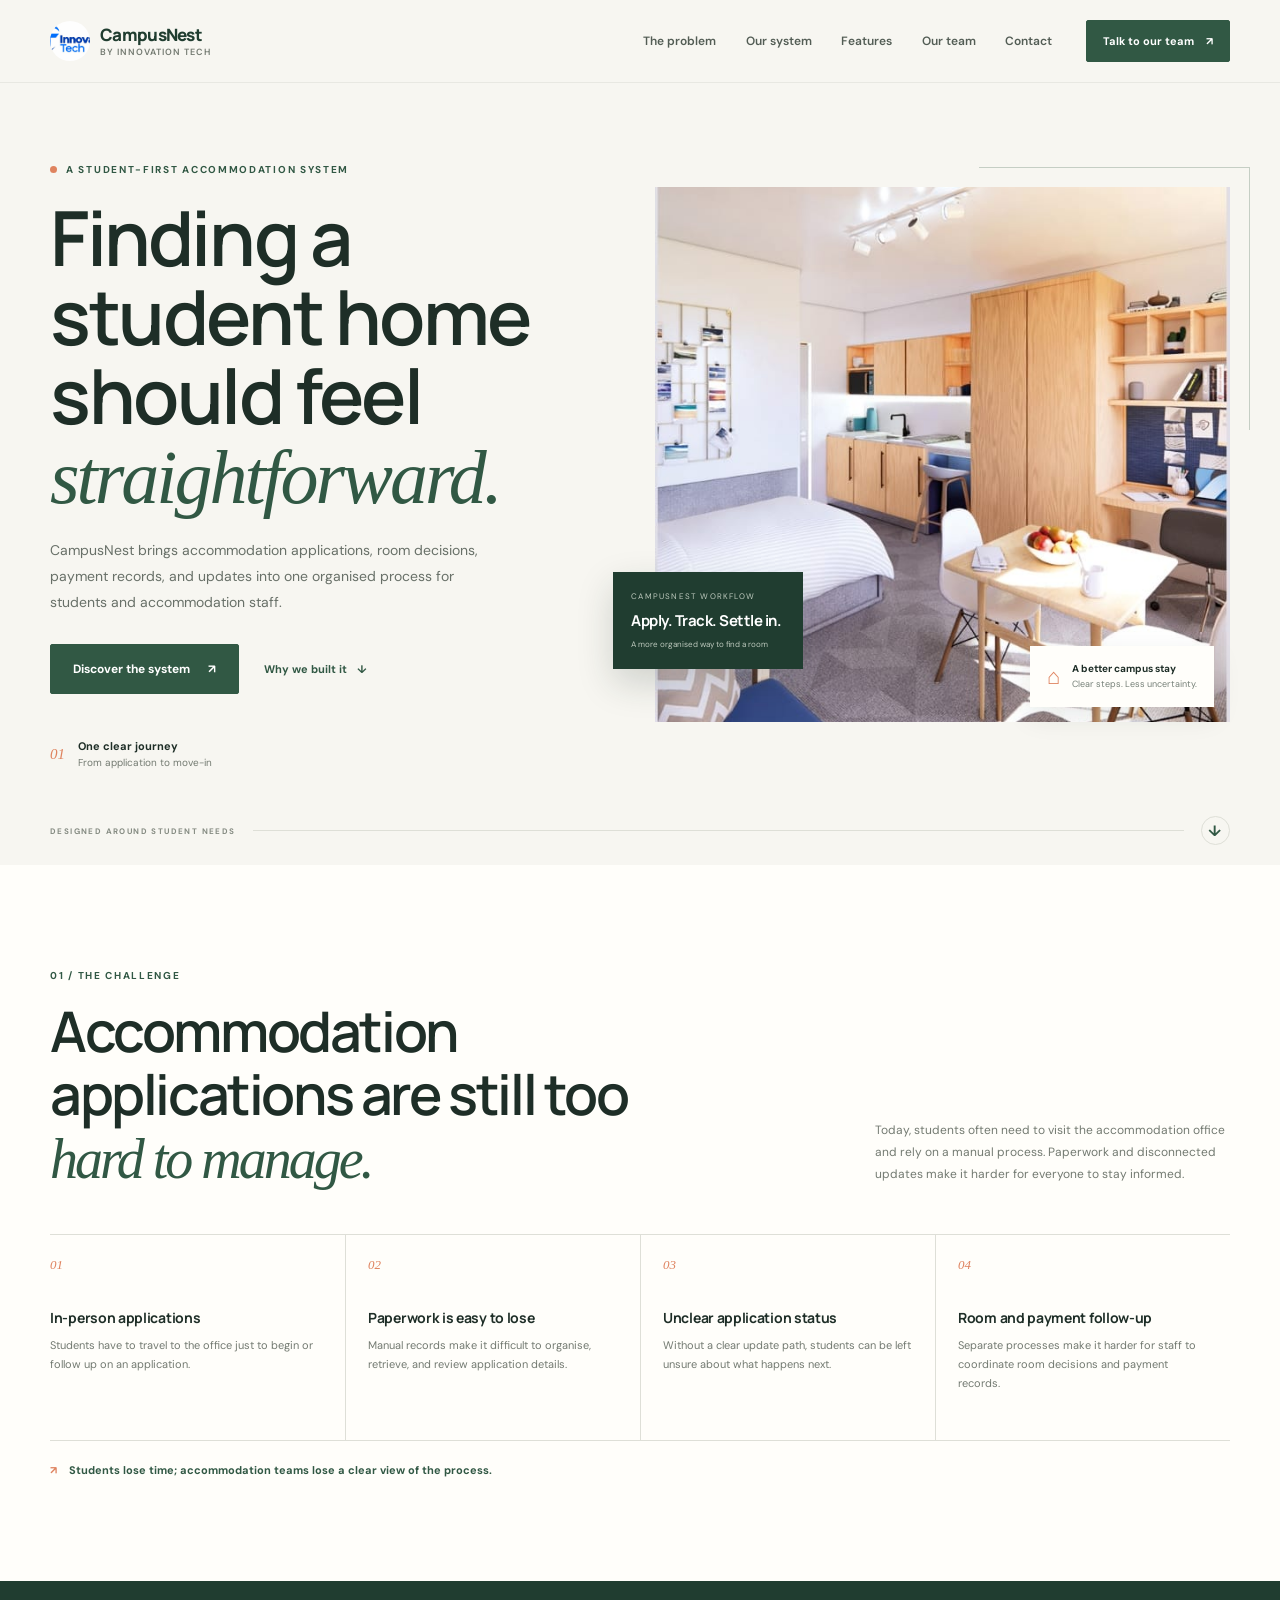
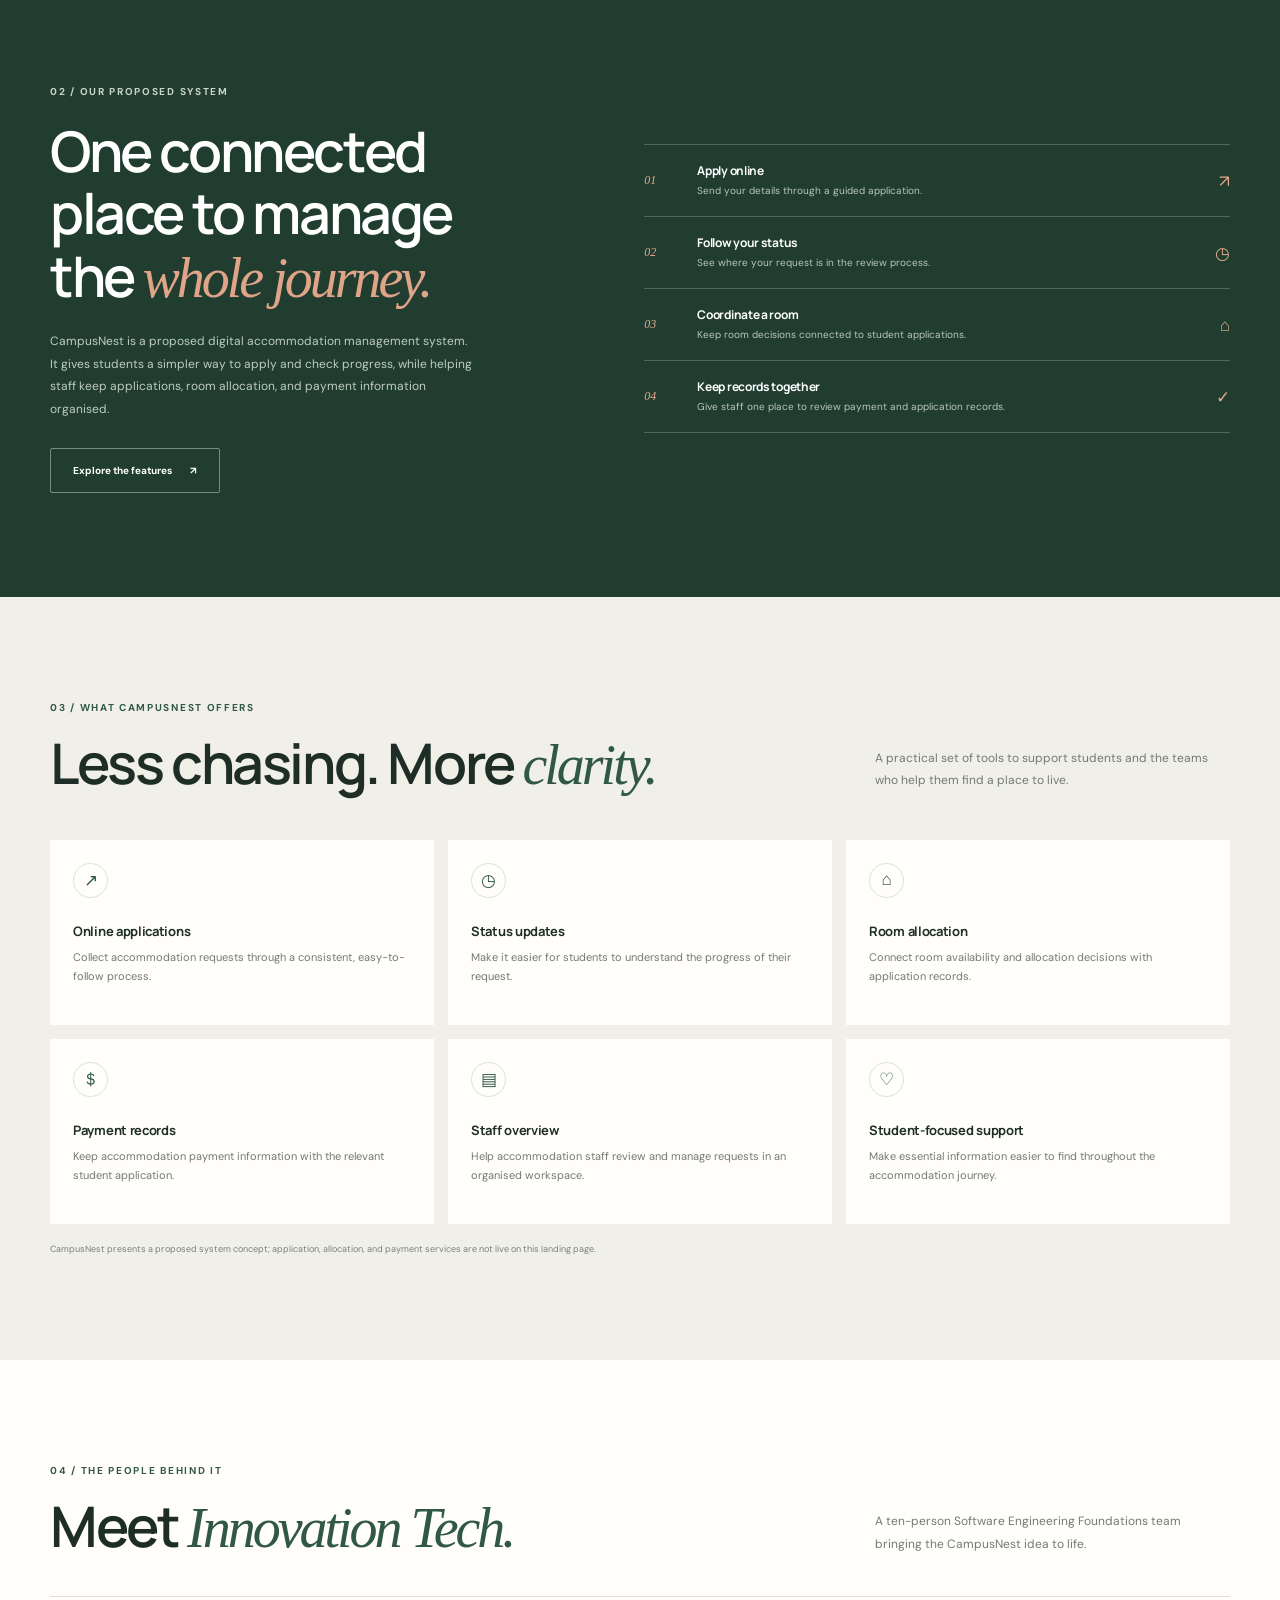
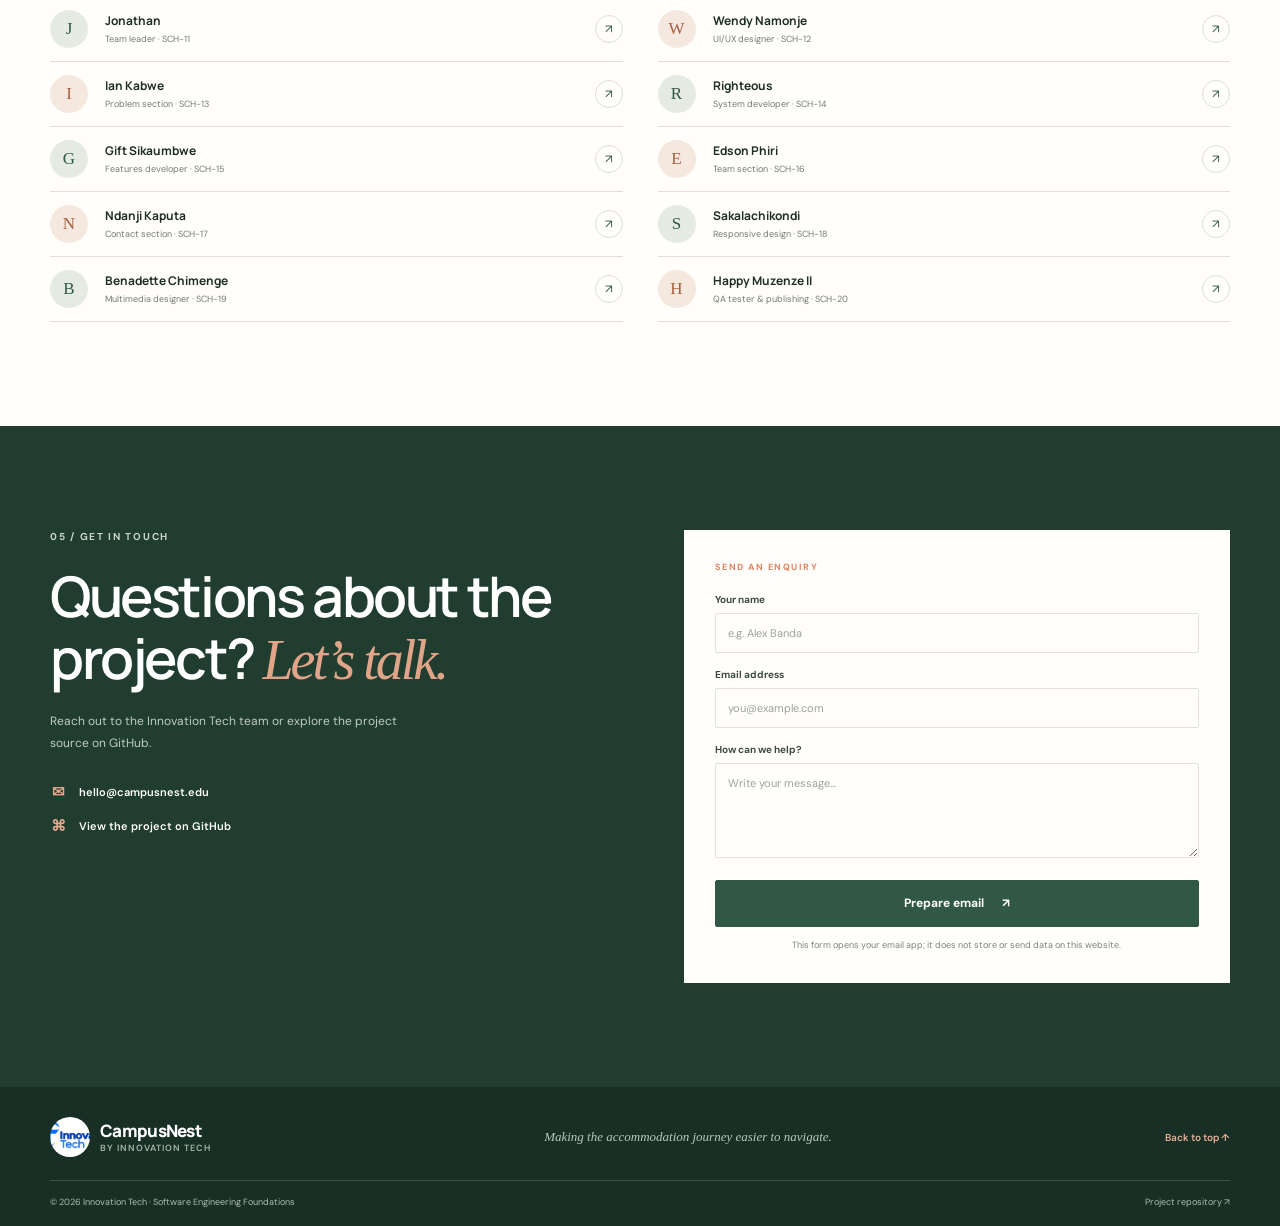
==== commit 80650477: "Build CampusNest assignment landing page Co-authored-by: Copilot App <223556219+Copilot@users.norepl" ====
--- a/index.html
+++ b/index.html
@@ -1,371 +1,280 @@
 <!doctype html>
 <html lang="en">
-<head>
-  <meta charset="utf-8">
-  <meta name="viewport" content="width=device-width, initial-scale=1">
-  <meta name="description" content="Already studying at ZUCT? Apply for on-campus student accommodation in Ndola. Submit your details and contact the accommodation office for availability and fees.">
-  <meta name="theme-color" content="#0a2540">
-  <title>Student Accommodation Application | ZUCT</title>
-  <link rel="preconnect" href="https://fonts.googleapis.com">
-  <link rel="preconnect" href="https://fonts.gstatic.com" crossorigin>
-  <link href="https://fonts.googleapis.com/css2?family=Bricolage+Grotesque:wght@500;700;800&family=IBM+Plex+Sans:wght@400;500;600&family=IBM+Plex+Mono:wght@500&display=swap" rel="stylesheet">
-  <style>
-    :root {
-      --navy: #0a2540;
-      --navy-dark: #071a2f;
-      --navy-light: #123a63;
-      --green: #12805c;
-      --orange: #f08a24;
-      --paper: #f5f7fa;
-      --ink: #13233a;
-      --mute: #5b6b7f;
-      --line: #dbe2ea;
-      --white: #fff;
-      --display: "Bricolage Grotesque", Georgia, sans-serif;
-      --body: "IBM Plex Sans", system-ui, sans-serif;
-      --mono: "IBM Plex Mono", monospace;
-    }
-
-    * { box-sizing: border-box; }
-    html { scroll-behavior: smooth; scroll-padding-top: 90px; }
-    body { margin: 0; background: var(--paper); color: var(--ink); font: 400 1rem/1.65 var(--body); }
-    a { color: inherit; text-decoration: none; }
-    button, input, select, textarea { font: inherit; }
-    .container { width: min(1160px, 92%); margin: auto; }
-    .skip { position: absolute; left: -999px; z-index: 99; padding: 8px; background: #fff; }
-    .skip:focus { top: 8px; left: 8px; }
-    h1, h2, h3 { margin: 0; font-family: var(--display); line-height: 1.08; letter-spacing: -.02em; }
-    h2 { font-size: clamp(2rem, 4.5vw, 3.2rem); font-weight: 800; }
-    h2 span { color: var(--green); }
-    .eyebrow { margin: 0 0 14px; color: var(--green); font: 500 .78rem var(--mono); letter-spacing: .12em; text-transform: uppercase; }
-    .eyebrow::before { content: "// "; }
-    .section { padding: 88px 0; }
-    .btn { display: inline-flex; min-height: 48px; align-items: center; justify-content: center; gap: 10px; padding: 12px 23px; border: 0; border-radius: 4px; background: var(--orange); color: var(--navy); font-size: .95rem; font-weight: 600; cursor: pointer; transition: transform .2s, background .2s; }
-    .btn:hover { transform: translateY(-2px); background: #ffa13f; }
-    .btn:focus-visible, a:focus-visible, button:focus-visible, input:focus-visible, select:focus-visible, textarea:focus-visible { outline: 3px solid #f08a24; outline-offset: 3px; }
-
-    .strip { background: var(--navy); color: #b8c8dc; padding: 8px 0; font: 500 .72rem var(--mono); }
-    .strip .container { display: flex; justify-content: space-between; gap: 12px; flex-wrap: wrap; }
-    header { position: sticky; z-index: 20; top: 0; border-bottom: 1px solid var(--line); background: #fff; }
-    .hd { display: flex; min-height: 74px; align-items: center; justify-content: space-between; gap: 24px; }
-    .brand { display: flex; align-items: center; gap: 12px; color: var(--navy); font: 800 1.45rem var(--display); }
-    .mark { position: relative; display: grid; width: 40px; height: 40px; place-items: center; border-radius: 4px; background: var(--navy); }
-    .mark svg { width: 24px; fill: none; stroke: #fff; stroke-width: 2.2; }
-    .mark::after { position: absolute; right: -4px; bottom: -4px; width: 12px; height: 12px; border-radius: 2px; background: var(--orange); content: ""; }
-    .brand small { display: block; max-width: 210px; color: var(--mute); font: 500 .6rem/1.2 var(--mono); letter-spacing: .04em; text-transform: uppercase; }
-    nav { display: flex; gap: 27px; font-size: .9rem; font-weight: 500; }
-    nav a:hover { color: var(--green); }
-    .menu { display: none; border: 1px solid var(--line); border-radius: 4px; padding: 8px 12px; background: #fff; cursor: pointer; }
-
-    .hero { position: relative; overflow: hidden; background: var(--navy); color: #fff; }
-    .hero::before { position: absolute; inset: 0; background-image: linear-gradient(rgb(255 255 255 / 6%) 1px, transparent 1px), linear-gradient(90deg, rgb(255 255 255 / 6%) 1px, transparent 1px); background-size: 44px 44px; mask-image: linear-gradient(90deg, transparent 15%, #000); content: ""; }
-    .hero-grid { position: relative; display: grid; grid-template-columns: 1.1fr .9fr; align-items: center; gap: 58px; padding-block: 92px; }
-    .hero .eyebrow { color: #7fd6b4; }
-    .hero h1 { max-width: 680px; font-size: clamp(2.7rem, 6vw, 4.7rem); font-weight: 800; }
-    .hero h1 em { color: var(--orange); font-style: normal; }
-    .hero .lead { max-width: 590px; margin: 23px 0 31px; color: #c5d3e4; font-size: 1.12rem; }
-    .acts { display: flex; gap: 14px; flex-wrap: wrap; }
-    .btn.ghost { border: 1px solid rgb(255 255 255 / 40%); background: transparent; color: #fff; }
-    .btn.ghost:hover { background: rgb(255 255 255 / 10%); }
-    .application-card { overflow: hidden; border: 1px solid rgb(255 255 255 / 16%); border-radius: 8px; background: var(--navy-dark); color: #9fd8c0; font: 500 .84rem/2 var(--mono); }
-    .card-bar { display: flex; gap: 6px; padding: 11px 14px; background: #0d2a48; }
-    .card-bar i { width: 10px; height: 10px; border-radius: 50%; background: #3d5a7c; }
-    .card-body { padding: 21px; }
-    .card-body .dim { color: #7f95ae; }
-    .card-body .key { color: var(--orange); }
-    .student-note { margin: 17px 0 0; color: #bdcadd; font: 400 .75rem/1.6 var(--body); }
-
-    .section-heading { display: flex; align-items: end; justify-content: space-between; gap: 32px; margin-bottom: 39px; }
-    .section-heading > p { max-width: 420px; margin: 0; color: var(--mute); }
-    .eligibility { background: #fff; }
-    .eligibility-grid { display: grid; grid-template-columns: 1fr 1fr; gap: 65px; align-items: start; }
-    .eligibility-copy p { margin: 19px 0 0; color: var(--mute); font-size: 1.05rem; }
-    .checklist { display: grid; gap: 0; border: 1px solid var(--line); border-radius: 6px; background: var(--paper); }
-    .check-item { display: flex; gap: 15px; padding: 19px 21px; border-bottom: 1px solid var(--line); }
-    .check-item:last-child { border: 0; }
-    .check-icon { display: grid; width: 27px; height: 27px; flex: 0 0 27px; place-items: center; border-radius: 50%; background: #e3f1eb; color: var(--green); font-weight: 700; }
-    .check-item strong { display: block; margin-bottom: 3px; font-size: .94rem; }
-    .check-item p { margin: 0; color: var(--mute); font-size: .88rem; }
-
-    .rooms-section { background: #fff; }
-    .rooms { display: grid; grid-template-columns: repeat(3, 1fr); gap: 20px; }
-    .room { display: flex; flex-direction: column; overflow: hidden; border: 1px solid var(--line); border-radius: 6px; background: var(--paper); }
-    .room-top { display: flex; min-height: 112px; align-items: end; padding: 17px; background: linear-gradient(135deg, var(--navy-light), var(--navy)); }
-    .room:nth-child(2) .room-top { background: linear-gradient(135deg, #0e6b4d, #0a3f33); }
-    .room:nth-child(3) .room-top { background: linear-gradient(135deg, #c76d14, #7d3f0a); }
-    .room-label { padding: 4px 9px; border-radius: 3px; background: #fff; color: var(--navy); font: 500 .68rem var(--mono); }
-    .room-body { display: flex; flex: 1; flex-direction: column; gap: 10px; padding: 21px; }
-    .room h3 { font-size: 1.35rem; }
-    .room p, .room li { color: var(--mute); font-size: .9rem; }
-    .room p { margin: 0; }
-    .room ul { display: grid; gap: 5px; margin: 4px 0 auto; padding: 0; list-style: none; }
-    .room li::before { color: var(--green); font-weight: 700; content: "✓ "; }
-    .room a { margin-top: 11px; color: var(--green); font-weight: 600; }
-    .note { margin: 19px 0 0; color: var(--mute); font-size: .86rem; }
-
-    .steps-section { background: var(--paper); }
-    .steps { display: grid; grid-template-columns: repeat(3, 1fr); gap: 19px; }
-    .step { padding: 25px; border: 1px solid var(--line); border-radius: 6px; background: #fff; }
-    .step-number { display: block; margin-bottom: 19px; color: var(--green); font: 500 .76rem var(--mono); }
-    .step h3 { margin-bottom: 8px; font-size: 1.25rem; }
-    .step p { margin: 0; color: var(--mute); font-size: .91rem; }
-
-    .contact { background: var(--navy); color: #fff; }
-    .contact h2 span { color: var(--orange); }
-    .contact .eyebrow { color: #7fd6b4; }
-    .contact-grid { display: grid; grid-template-columns: .85fr 1.15fr; gap: 62px; }
-    .contact-copy > p { margin: 18px 0 26px; color: #c5d3e4; }
-    .contact-details { display: grid; gap: 12px; }
-    .contact-details a, .contact-details p { margin: 0; color: #fff; font-size: .94rem; }
-    .contact-details a:hover { color: #7fd6b4; }
-    .office-hours { margin-top: 23px; padding-top: 19px; border-top: 1px solid rgb(255 255 255 / 18%); color: #b8c8dc; font-size: .9rem; }
-    .application-form { display: grid; gap: 7px; padding: 30px; border: 1px solid var(--line); border-radius: 7px; background: #fff; color: var(--ink); }
-    .application-form h3 { margin-bottom: 8px; font-size: 1.5rem; }
-    .application-form > p { margin: 0 0 5px; color: var(--mute); font-size: .87rem; }
-    label { margin-top: 10px; font-size: .85rem; font-weight: 600; }
-    label span { color: var(--mute); font-weight: 400; }
-    input, select, textarea { width: 100%; padding: 11px 13px; border: 1px solid #c3cdd9; border-radius: 4px; background: #fff; color: var(--ink); font: inherit; }
-    input:focus, select:focus, textarea:focus { outline: 2px solid var(--green); outline-offset: 1px; }
-    textarea { resize: vertical; }
-    .enrolled-check { display: flex; align-items: start; gap: 10px; margin-top: 16px; font-weight: 400; }
-    .enrolled-check input { width: 18px; height: 18px; flex: 0 0 18px; margin: 2px 0 0; accent-color: var(--green); }
-    .application-form .btn { margin-top: 12px; }
-    .form-note { margin-top: 9px !important; font-size: .8rem !important; }
-    #form-status { min-height: 1.3em; color: var(--green); font-size: .87rem; font-weight: 600; }
-    footer { padding: 34px 0 24px; background: var(--navy-dark); color: #9fb3c9; }
-    .footer-row, .footer-bottom { display: flex; align-items: center; justify-content: space-between; gap: 18px; flex-wrap: wrap; }
-    .footer-row { padding-bottom: 22px; border-bottom: 1px solid rgb(255 255 255 / 12%); }
-    footer .brand { color: #fff; }
-    footer .brand small { color: #9fb3c9; }
-    .footer-bottom { padding-top: 18px; font-size: .82rem; }
-    @media (max-width: 960px) {
-      .hero-grid, .eligibility-grid, .contact-grid { grid-template-columns: 1fr; gap: 34px; }
-      .rooms { grid-template-columns: 1fr; }
-      .steps { grid-template-columns: 1fr; }
-      .menu { display: block; }
-      nav { position: absolute; top: 74px; right: 0; left: 0; display: none; flex-direction: column; gap: 0; border-bottom: 1px solid var(--line); background: #fff; }
-      nav.open { display: flex; }
-      nav a { padding: 14px 4%; border-top: 1px solid var(--line); }
-      .hd > .btn { display: none; }
-      .brand small { display: none; }
-      .section { padding: 65px 0; }
-    }
-    @media (max-width: 560px) {
-      .hero-grid { padding-block: 64px; }
-      .section-heading { display: block; }
-      .section-heading > p { margin-top: 16px; }
-      .application-form { padding: 22px 18px; }
-      .strip { font-size: .65rem; }
-      .footer-row, .footer-bottom { align-items: flex-start; flex-direction: column; }
-    }
-    @media (prefers-reduced-motion: reduce) {
-      *, *::before, *::after { scroll-behavior: auto !important; animation: none !important; transition: none !important; }
-    }
-  </style>
-</head>
-<body>
-  <a class="skip" href="#main">Skip to content</a>
-  <div class="strip">
-    <div class="container"><span>ZUCT STUDENT SERVICES · CURRENT STUDENTS</span><span>Kalewa Road, Northrise, Ndola</span></div>
-  </div>
-
-  <header>
-    <div class="container hd">
-      <a class="brand" href="#top" aria-label="ZUCT accommodation home">
-        <span class="mark" aria-hidden="true"><svg viewBox="0 0 24 24"><path d="M4 5h16L4 19h16"/></svg></span>
-        <span>ZUCT<small>Student Accommodation</small></span>
-      </a>
-      <button class="menu" type="button" aria-label="Open menu" aria-expanded="false" aria-controls="nav">☰</button>
-      <nav id="nav" aria-label="Main navigation">
-        <a href="#eligibility">Who can apply</a>
-        <a href="#rooms">Room preferences</a>
-        <a href="#how-to-apply">How to apply</a>
-        <a href="#application">Application form</a>
-      </nav>
-      <a class="btn" href="#application">Apply for accommodation →</a>
-    </div>
-  </header>
-
-  <main id="main">
-    <section class="hero" id="top">
-      <div class="container hero-grid">
-        <div>
-          <p class="eyebrow">For students already enrolled at ZUCT</p>
-          <h1>Make campus<br>your <em>home.</em></h1>
-          <p class="lead">Apply for on-campus accommodation as a current student. Share your details and room preference so the accommodation office can advise you about availability and next steps.</p>
-          <div class="acts">
-            <a class="btn" href="#application">Start your application ↓</a>
-            <a class="btn ghost" href="#how-to-apply">How it works</a>
-          </div>
-        </div>
-        <div>
-          <div class="application-card" aria-label="Accommodation application information">
-            <div class="card-bar" aria-hidden="true"><i></i><i></i><i></i></div>
-            <div class="card-body">
-              <span class="dim">// ZUCT student accommodation</span><br>
-              <span class="key">applicant</span> = "Currently enrolled student"<br>
-              <span class="key">request</span> = "On-campus accommodation"<br>
-              <span class="key">room</span> = "Choose a preference"<br>
-              <span class="key">next</span> → Contact the accommodation office
-            </div>
-          </div>
-          <p class="student-note">Room preference is a request, not a confirmed allocation. The office will advise you about availability, fees and deadlines.</p>
-        </div>
+  <head>
+    <meta charset="utf-8" />
+    <meta name="viewport" content="width=device-width, initial-scale=1" />
+    <meta
+      name="description"
+      content="CampusNest is a proposed student accommodation system that brings applications, room allocation, payments, and updates into one clear process."
+    />
+    <meta name="theme-color" content="#f7f6f1" />
+    <title>CampusNest | Student accommodation, made clearer</title>
+    <link rel="preconnect" href="https://fonts.googleapis.com" />
+    <link rel="preconnect" href="https://fonts.gstatic.com" crossorigin />
+    <link
+      href="https://fonts.googleapis.com/css2?family=DM+Sans:wght@400;500;600;700&family=Manrope:wght@400;500;600;700;800&display=swap"
+      rel="stylesheet"
+    />
+    <link rel="stylesheet" href="styles.css" />
+    <script src="script.js" defer></script>
+  </head>
+  <body>
+    <a class="skip-link" href="#main-content">Skip to content</a>
+    <header class="site-header">
+      <div class="container header-inner">
+        <a class="brand" href="#top" aria-label="CampusNest home">
+          <img src="image/logo.jpeg" alt="" class="brand-logo" />
+          <span class="brand-name">CampusNest<small>by Innovation Tech</small></span>
+        </a>
+        <button
+          class="menu-toggle"
+          type="button"
+          aria-label="Open navigation menu"
+          aria-controls="site-navigation"
+          aria-expanded="false"
+        >
+          <span></span><span></span>
+        </button>
+        <nav id="site-navigation" class="nav-links" aria-label="Main navigation">
+          <a href="#problem">The problem</a>
+          <a href="#solution">Our system</a>
+          <a href="#features">Features</a>
+          <a href="#team">Our team</a>
+          <a href="#contact">Contact</a>
+        </nav>
+        <a class="button button-nav" href="#contact">Talk to our team <span aria-hidden="true">↗</span></a>
       </div>
-    </section>
-
-    <section class="section eligibility" id="eligibility">
-      <div class="container eligibility-grid">
-        <div class="eligibility-copy">
-          <p class="eyebrow">Before you apply</p>
-          <h2>Already a ZUCT student?<br><span>Start here.</span></h2>
-          <p>This application is for students currently enrolled at Zambia University College of Technology. Have your student number and programme details ready. If you are not currently enrolled, contact the university for guidance.</p>
-        </div>
-        <div class="checklist" aria-label="What to prepare">
-          <div class="check-item"><span class="check-icon" aria-hidden="true">✓</span><div><strong>Your ZUCT student number</strong><p>Use the number issued to you by the university.</p></div></div>
-          <div class="check-item"><span class="check-icon" aria-hidden="true">✓</span><div><strong>Your programme and year of study</strong><p>This helps the accommodation office identify your request.</p></div></div>
-          <div class="check-item"><span class="check-icon" aria-hidden="true">✓</span><div><strong>A room preference</strong><p>Tell us what would suit you; the office confirms available options.</p></div></div>
-        </div>
+    </header>
+
+    <main id="main-content">
+      <section class="hero" id="top">
+        <div class="container hero-layout">
+          <div class="hero-copy">
+            <p class="eyebrow"><span class="eyebrow-dot"></span> A student-first accommodation system</p>
+            <h1>Finding a student home should feel <span>straightforward.</span></h1>
+            <p class="hero-description">
+              CampusNest brings accommodation applications, room decisions, payment records,
+              and updates into one organised process for students and accommodation staff.
+            </p>
+            <div class="hero-actions">
+              <a class="button" href="#solution">Discover the system <span aria-hidden="true">↗</span></a>
+              <a class="text-link" href="#problem">Why we built it <span aria-hidden="true">↓</span></a>
+            </div>
+            <div class="hero-note">
+              <span class="note-mark" aria-hidden="true">01</span>
+              <p><strong>One clear journey</strong><br />From application to move-in</p>
+            </div>
+          </div>
+          <div class="hero-visual">
+            <img
+              class="hero-image"
+              src="image/hero.jpeg"
+              alt="A welcoming student accommodation residence"
+              fetchpriority="high"
+            />
+            <div class="image-caption">
+              <span class="caption-icon" aria-hidden="true">⌂</span>
+              <span><strong>A better campus stay</strong><br />Clear steps. Less uncertainty.</span>
+            </div>
+            <div class="floating-card">
+              <span class="floating-label">CAMPUSNEST WORKFLOW</span>
+              <strong>Apply. Track. Settle in.</strong>
+              <span class="floating-meta">A more organised way to find a room</span>
+            </div>
+          </div>
+        </div>
+        <div class="container hero-bottom">
+          <span>Designed around student needs</span><span class="hero-bottom-line"></span>
+          <a href="#problem" aria-label="Scroll to the problem">↓</a>
+        </div>
+      </section>
+
+      <section class="problem section" id="problem">
+        <div class="container">
+          <div class="section-heading problem-heading">
+            <div>
+              <p class="eyebrow">01 / The challenge</p>
+              <h2>Accommodation applications are still too <span>hard to manage.</span></h2>
+            </div>
+            <p class="section-intro">
+              Today, students often need to visit the accommodation office and rely on a manual
+              process. Paperwork and disconnected updates make it harder for everyone to stay informed.
+            </p>
+          </div>
+          <div class="problem-grid">
+            <article class="problem-card">
+              <span class="card-number">01</span>
+              <h3>In-person applications</h3>
+              <p>Students have to travel to the office just to begin or follow up on an application.</p>
+            </article>
+            <article class="problem-card">
+              <span class="card-number">02</span>
+              <h3>Paperwork is easy to lose</h3>
+              <p>Manual records make it difficult to organise, retrieve, and review application details.</p>
+            </article>
+            <article class="problem-card">
+              <span class="card-number">03</span>
+              <h3>Unclear application status</h3>
+              <p>Without a clear update path, students can be left unsure about what happens next.</p>
+            </article>
+            <article class="problem-card">
+              <span class="card-number">04</span>
+              <h3>Room and payment follow-up</h3>
+              <p>Separate processes make it harder for staff to coordinate room decisions and payment records.</p>
+            </article>
+          </div>
+          <p class="affected-note"><span aria-hidden="true">↗</span> Students lose time; accommodation teams lose a clear view of the process.</p>
+        </div>
+      </section>
+
+      <section class="solution section" id="solution">
+        <div class="container solution-layout">
+          <div class="solution-copy">
+            <p class="eyebrow eyebrow-light">02 / Our proposed system</p>
+            <h2>One connected place to manage the <span>whole journey.</span></h2>
+            <p>
+              CampusNest is a proposed digital accommodation management system. It gives students
+              a simpler way to apply and check progress, while helping staff keep applications,
+              room allocation, and payment information organised.
+            </p>
+            <a class="button button-light" href="#features">Explore the features <span aria-hidden="true">↗</span></a>
+          </div>
+          <div class="journey">
+            <div class="journey-step">
+              <span class="journey-index">01</span>
+              <div><h3>Apply online</h3><p>Send your details through a guided application.</p></div>
+              <span class="journey-symbol" aria-hidden="true">↗</span>
+            </div>
+            <div class="journey-step">
+              <span class="journey-index">02</span>
+              <div><h3>Follow your status</h3><p>See where your request is in the review process.</p></div>
+              <span class="journey-symbol" aria-hidden="true">◷</span>
+            </div>
+            <div class="journey-step">
+              <span class="journey-index">03</span>
+              <div><h3>Coordinate a room</h3><p>Keep room decisions connected to student applications.</p></div>
+              <span class="journey-symbol" aria-hidden="true">⌂</span>
+            </div>
+            <div class="journey-step">
+              <span class="journey-index">04</span>
+              <div><h3>Keep records together</h3><p>Give staff one place to review payment and application records.</p></div>
+              <span class="journey-symbol" aria-hidden="true">✓</span>
+            </div>
+          </div>
+        </div>
+      </section>
+
+      <section class="features section" id="features">
+        <div class="container">
+          <div class="section-heading">
+            <div>
+              <p class="eyebrow">03 / What CampusNest offers</p>
+              <h2>Less chasing. More <span>clarity.</span></h2>
+            </div>
+            <p class="section-intro">A practical set of tools to support students and the teams who help them find a place to live.</p>
+          </div>
+          <div class="feature-grid">
+            <article class="feature-card">
+              <span class="feature-icon" aria-hidden="true">↗</span>
+              <h3>Online applications</h3>
+              <p>Collect accommodation requests through a consistent, easy-to-follow process.</p>
+            </article>
+            <article class="feature-card">
+              <span class="feature-icon" aria-hidden="true">◷</span>
+              <h3>Status updates</h3>
+              <p>Make it easier for students to understand the progress of their request.</p>
+            </article>
+            <article class="feature-card">
+              <span class="feature-icon" aria-hidden="true">⌂</span>
+              <h3>Room allocation</h3>
+              <p>Connect room availability and allocation decisions with application records.</p>
+            </article>
+            <article class="feature-card">
+              <span class="feature-icon" aria-hidden="true">＄</span>
+              <h3>Payment records</h3>
+              <p>Keep accommodation payment information with the relevant student application.</p>
+            </article>
+            <article class="feature-card">
+              <span class="feature-icon" aria-hidden="true">▤</span>
+              <h3>Staff overview</h3>
+              <p>Help accommodation staff review and manage requests in an organised workspace.</p>
+            </article>
+            <article class="feature-card">
+              <span class="feature-icon" aria-hidden="true">♡</span>
+              <h3>Student-focused support</h3>
+              <p>Make essential information easier to find throughout the accommodation journey.</p>
+            </article>
+          </div>
+          <p class="prototype-note">CampusNest presents a proposed system concept; application, allocation, and payment services are not live on this landing page.</p>
+        </div>
+      </section>
+
+      <section class="team section" id="team">
+        <div class="container">
+          <div class="section-heading team-heading">
+            <div>
+              <p class="eyebrow">04 / The people behind it</p>
+              <h2>Meet <span>Innovation Tech.</span></h2>
+            </div>
+            <p class="section-intro">A ten-person Software Engineering Foundations team bringing the CampusNest idea to life.</p>
+          </div>
+          <div class="team-grid">
+            <article class="team-card"><span class="team-avatar">J</span><div><h3>Jonathan</h3><p>Team leader · SCH-11</p></div><a href="https://github.com/java2183" target="_blank" rel="noopener noreferrer" aria-label="Jonathan on GitHub">↗</a></article>
+            <article class="team-card"><span class="team-avatar">W</span><div><h3>Wendy Namonje</h3><p>UI/UX designer · SCH-12</p></div><a href="https://github.com/wendy14259" target="_blank" rel="noopener noreferrer" aria-label="Wendy Namonje on GitHub">↗</a></article>
+            <article class="team-card"><span class="team-avatar">I</span><div><h3>Ian Kabwe</h3><p>Problem section · SCH-13</p></div><a href="https://github.com/iankabwe1-design" target="_blank" rel="noopener noreferrer" aria-label="Ian Kabwe on GitHub">↗</a></article>
+            <article class="team-card"><span class="team-avatar">R</span><div><h3>Righteous</h3><p>System developer · SCH-14</p></div><a href="https://github.com/RIGHTEOUS24" target="_blank" rel="noopener noreferrer" aria-label="Righteous on GitHub">↗</a></article>
+            <article class="team-card"><span class="team-avatar">G</span><div><h3>Gift Sikaumbwe</h3><p>Features developer · SCH-15</p></div><a href="https://github.com/sikaumbwegift2-create" target="_blank" rel="noopener noreferrer" aria-label="Gift Sikaumbwe on GitHub">↗</a></article>
+            <article class="team-card"><span class="team-avatar">E</span><div><h3>Edson Phiri</h3><p>Team section · SCH-16</p></div><a href="https://github.com/edskn" target="_blank" rel="noopener noreferrer" aria-label="Edson Phiri on GitHub">↗</a></article>
+            <article class="team-card"><span class="team-avatar">N</span><div><h3>Ndanji Kaputa</h3><p>Contact section · SCH-17</p></div><a href="https://github.com/wavemankpt" target="_blank" rel="noopener noreferrer" aria-label="Ndanji Kaputa on GitHub">↗</a></article>
+            <article class="team-card"><span class="team-avatar">S</span><div><h3>Sakalachikondi</h3><p>Responsive design · SCH-18</p></div><a href="https://github.com/rillFlash" target="_blank" rel="noopener noreferrer" aria-label="Sakalachikondi on GitHub">↗</a></article>
+            <article class="team-card"><span class="team-avatar">B</span><div><h3>Benadette Chimenge</h3><p>Multimedia designer · SCH-19</p></div><a href="https://github.com/Benadette3" target="_blank" rel="noopener noreferrer" aria-label="Benadette Chimenge on GitHub">↗</a></article>
+            <article class="team-card"><span class="team-avatar">H</span><div><h3>Happy Muzenze II</h3><p>QA tester &amp; publishing · SCH-20</p></div><a href="https://github.com/HappyMuzenzeii" target="_blank" rel="noopener noreferrer" aria-label="Happy Muzenze II on GitHub">↗</a></article>
+          </div>
+        </div>
+      </section>
+
+      <section class="contact section" id="contact">
+        <div class="container contact-layout">
+          <div class="contact-copy">
+            <p class="eyebrow eyebrow-light">05 / Get in touch</p>
+            <h2>Questions about the project? <span>Let’s talk.</span></h2>
+            <p>Reach out to the Innovation Tech team or explore the project source on GitHub.</p>
+            <div class="contact-links">
+              <a href="mailto:hello@campusnest.edu"><span aria-hidden="true">✉</span> hello@campusnest.edu</a>
+              <a href="https://github.com/java2183/campus-accommodation-landing" target="_blank" rel="noopener noreferrer"><span aria-hidden="true">⌘</span> View the project on GitHub</a>
+            </div>
+          </div>
+          <div class="contact-form-wrap">
+            <p class="form-kicker">Send an enquiry</p>
+            <form id="enquiry-form" class="enquiry-form">
+              <label for="name">Your name</label>
+              <input id="name" name="name" type="text" autocomplete="name" placeholder="e.g. Alex Banda" required />
+              <label for="email">Email address</label>
+              <input id="email" name="email" type="email" autocomplete="email" placeholder="you@example.com" required />
+              <label for="message">How can we help?</label>
+              <textarea id="message" name="message" rows="4" placeholder="Write your message..." required></textarea>
+              <button class="button form-submit" type="submit">Prepare email <span aria-hidden="true">↗</span></button>
+              <p class="form-status" id="form-status" role="status" aria-live="polite"></p>
+              <p class="form-note">This form opens your email app; it does not store or send data on this website.</p>
+            </form>
+          </div>
+        </div>
+      </section>
+    </main>
+
+    <footer class="site-footer">
+      <div class="container footer-top">
+        <a class="brand brand-footer" href="#top">
+          <img src="image/logo.jpeg" alt="" class="brand-logo" />
+          <span class="brand-name">CampusNest<small>by Innovation Tech</small></span>
+        </a>
+        <p>Making the accommodation journey easier to navigate.</p>
+        <a class="footer-top-link" href="#top">Back to top ↑</a>
       </div>
-    </section>
-
-    <section class="section rooms-section" id="rooms">
-      <div class="container">
-        <div class="section-heading">
-          <div><p class="eyebrow">Choose a preference</p><h2>What kind of space<br><span>works for you?</span></h2></div>
-          <p>Let us know which option you prefer. Room types, fees and availability are confirmed by the accommodation office.</p>
-        </div>
-        <div class="rooms">
-          <article class="room"><div class="room-top"><span class="room-label">Preference 01</span></div><div class="room-body"><h3>Standard room</h3><p>A furnished room with shared facilities.</p><ul><li>Furnished bedroom</li><li>Shared kitchen</li><li>Study space</li></ul><a href="#application">Choose this preference ↓</a></div></article>
-          <article class="room"><div class="room-top"><span class="room-label">Preference 02</span></div><div class="room-body"><h3>Private single</h3><p>A private room for your own study routine.</p><ul><li>Private furnished room</li><li>Bathroom arrangements confirmed by office</li><li>Quiet study space</li></ul><a href="#application">Choose this preference ↓</a></div></article>
-          <article class="room"><div class="room-top"><span class="room-label">Preference 03</span></div><div class="room-body"><h3>Shared suite</h3><p>A shared arrangement with space for flatmates.</p><ul><li>Shared accommodation</li><li>Common living area</li><li>Roommate request option</li></ul><a href="#application">Choose this preference ↓</a></div></article>
-        </div>
-        <p class="note">Selecting a preference does not reserve a room. The accommodation office will confirm current room types, fees, deadlines and allocation.</p>
+      <div class="container footer-bottom">
+        <span>© <span id="current-year"></span> Innovation Tech · Software Engineering Foundations</span>
+        <a href="https://github.com/java2183/campus-accommodation-landing" target="_blank" rel="noopener noreferrer">Project repository ↗</a>
       </div>
-    </section>
-
-    <section class="section steps-section" id="how-to-apply">
-      <div class="container">
-        <div class="section-heading">
-          <div><p class="eyebrow">Application process</p><h2>Three steps to<br><span>make your request.</span></h2></div>
-          <p>Your application is not submitted until you send the prepared email and receive guidance from the accommodation office.</p>
-        </div>
-        <div class="steps">
-          <article class="step"><span class="step-number">STEP 01</span><h3>Complete your details</h3><p>Provide your student number, programme, year of study and preferred room type.</p></article>
-          <article class="step"><span class="step-number">STEP 02</span><h3>Review and send</h3><p>The form prepares an email on your device. Review it and press Send in your email app.</p></article>
-          <article class="step"><span class="step-number">STEP 03</span><h3>Hear from the office</h3><p>The accommodation office can confirm availability, fees, deadlines and next steps.</p></article>
-        </div>
-      </div>
-    </section>
-
-    <section class="section contact" id="application">
-      <div class="container contact-grid">
-        <div class="contact-copy">
-          <p class="eyebrow">Current student application</p>
-          <h2>Request your<br><span>campus space.</span></h2>
-          <p>Complete the form with your current ZUCT student details. Your email app will open with an application message for you to review and send.</p>
-          <div class="contact-details">
-            <a href="mailto:admissions@zut.edu.zm">✉ admissions@zut.edu.zm</a>
-            <p>⌖ Kalewa Road, Northrise, Ndola, Zambia</p>
-          </div>
-          <p class="office-hours">Admissions &amp; Accommodation Office<br>Monday – Friday, 08:00 – 17:00</p>
-        </div>
-        <form class="application-form" id="application-form">
-          <h3>Accommodation application</h3>
-          <p>For students currently enrolled at ZUCT.</p>
-          <label for="student-name">Full name</label>
-          <input id="student-name" name="name" autocomplete="name" placeholder="Your name as registered at ZUCT" required>
-          <label for="student-number">ZUCT student number</label>
-          <input id="student-number" name="studentNumber" autocomplete="off" placeholder="Your student number" required>
-          <label for="student-email">Email address</label>
-          <input id="student-email" name="email" type="email" autocomplete="email" placeholder="you@example.com" required>
-          <label for="student-phone">Phone number <span>(optional)</span></label>
-          <input id="student-phone" name="phone" type="tel" autocomplete="tel" placeholder="+260">
-          <label for="student-programme">Programme of study</label>
-          <input id="student-programme" name="programme" placeholder="Your current programme" required>
-          <label for="study-year">Current year of study</label>
-          <select id="study-year" name="year" required>
-            <option value="" disabled selected>Select your year</option>
-            <option>Year 1</option><option>Year 2</option><option>Year 3</option><option>Year 4</option><option>Other / part-time</option>
-          </select>
-          <label for="room-preference">Preferred room type</label>
-          <select id="room-preference" name="room" required>
-            <option value="" disabled selected>Select a preference</option>
-            <option>Standard room</option><option>Private single</option><option>Shared suite</option><option>No preference</option>
-          </select>
-          <label for="application-notes">Additional information <span>(optional)</span></label>
-          <textarea id="application-notes" name="notes" rows="3" placeholder="Roommate request or other information for the accommodation office"></textarea>
-          <label class="enrolled-check" for="currently-enrolled">
-            <input id="currently-enrolled" name="currentlyEnrolled" type="checkbox" required>
-            <span>I confirm that I am currently enrolled as a ZUCT student.</span>
-          </label>
-          <button class="btn" type="submit">Prepare accommodation application →</button>
-          <p class="form-note">This form opens your email app. Review the message and press Send to submit your request; it is not sent automatically.</p>
-          <p id="form-status" role="status" aria-live="polite"></p>
-        </form>
-      </div>
-    </section>
-  </main>
-
-  <footer>
-    <div class="container">
-      <div class="footer-row">
-        <a class="brand" href="#top"><span class="mark" aria-hidden="true"><svg viewBox="0 0 24 24"><path d="M4 5h16L4 19h16"/></svg></span><span>ZUCT<small>Student Accommodation</small></span></a>
-        <p>For currently enrolled students · Ndola, Zambia</p>
-        <a href="#top">Back to top ↑</a>
-      </div>
-      <div class="footer-bottom"><span>© <span id="current-year">2026</span> Zambia University College of Technology</span><span>Accommodation applications</span></div>
-    </div>
-  </footer>
-
-  <script>
-    document.getElementById("current-year").textContent = String(new Date().getFullYear());
-
-    const menuButton = document.querySelector(".menu");
-    const navigation = document.getElementById("nav");
-
-    menuButton.addEventListener("click", () => {
-      const isOpen = navigation.classList.toggle("open");
-      menuButton.setAttribute("aria-expanded", String(isOpen));
-      menuButton.setAttribute("aria-label", isOpen ? "Close menu" : "Open menu");
-    });
-
-    navigation.addEventListener("click", (event) => {
-      if (event.target instanceof HTMLAnchorElement) {
-        navigation.classList.remove("open");
-        menuButton.setAttribute("aria-expanded", "false");
-        menuButton.setAttribute("aria-label", "Open menu");
-      }
-    });
-
-    document.getElementById("application-form").addEventListener("submit", (event) => {
-      event.preventDefault();
-      const form = event.currentTarget;
-
-      if (!form.reportValidity()) return;
-
-      const data = new FormData(form);
-      const value = (name) => String(data.get(name) || "").trim();
-      const subject = `ZUCT accommodation application — ${value("studentNumber")}`;
-      const body = [
-        "CURRENT ZUCT STUDENT ACCOMMODATION APPLICATION",
-        "",
-        `Full name: ${value("name")}`,
-        `Student number: ${value("studentNumber")}`,
-        `Email: ${value("email")}`,
-        `Phone: ${value("phone") || "Not provided"}`,
-        `Programme: ${value("programme")}`,
-        `Current year: ${value("year")}`,
-        `Preferred room: ${value("room")}`,
-        "",
-        `Additional information: ${value("notes") || "None"}`,
-        "",
-        "I confirm that I am currently enrolled as a ZUCT student."
-      ].join("\n");
-
-      document.getElementById("form-status").textContent = "Your email app should open. Review the application and press Send to submit it.";
-      window.location.href = `mailto:admissions@zut.edu.zm?subject=${encodeURIComponent(subject)}&body=${encodeURIComponent(body)}`;
-    });
-  </script>
-</body>
+    </footer>
+  </body>
 </html>
--- a/styles.css
+++ b/styles.css
@@ -0,0 +1,223 @@
+:root {
+  color-scheme: light;
+  --paper: #f7f6f1;
+  --white: #fffefa;
+  --ink: #1e2e27;
+  --muted: #737a71;
+  --green: #315844;
+  --green-dark: #203d30;
+  --green-soft: #e5ebe2;
+  --orange: #df835f;
+  --line: #dedfd7;
+  --serif: Georgia, "Times New Roman", serif;
+  --sans: "DM Sans", Arial, sans-serif;
+  --display: "Manrope", Arial, sans-serif;
+}
+
+* { box-sizing: border-box; }
+html { scroll-behavior: smooth; scroll-padding-top: 88px; }
+body { margin: 0; background: var(--paper); color: var(--ink); font-family: var(--sans); -webkit-font-smoothing: antialiased; }
+img { display: block; max-width: 100%; }
+a { color: inherit; text-decoration: none; }
+button, input, textarea { font: inherit; }
+::selection { background: #d7e2d5; color: var(--green-dark); }
+.container { width: min(1180px, calc(100% - 64px)); margin-inline: auto; }
+.skip-link { position: fixed; z-index: 20; top: 12px; left: 12px; transform: translateY(-160%); padding: 12px 16px; background: var(--green-dark); color: white; }
+.skip-link:focus { transform: translateY(0); }
+.site-header { position: sticky; z-index: 10; top: 0; background: rgb(247 246 241 / 94%); border-bottom: 1px solid rgb(30 46 39 / 7%); backdrop-filter: blur(14px); }
+.header-inner { min-height: 82px; display: flex; align-items: center; gap: 34px; }
+.brand { display: inline-flex; flex: 0 0 auto; align-items: center; gap: 10px; color: var(--green-dark); }
+.brand-logo { width: 40px; height: 40px; border-radius: 50%; object-fit: cover; }
+.brand-name { font-family: var(--display); font-size: 17px; font-weight: 800; letter-spacing: -.7px; line-height: 1.15; }
+.brand-name small { display: block; margin-top: 3px; color: var(--muted); font-family: var(--sans); font-size: 9px; font-weight: 600; letter-spacing: 1px; text-transform: uppercase; }
+.nav-links { display: flex; align-items: center; gap: clamp(16px, 2.3vw, 32px); margin-left: auto; }
+.nav-links a { color: #535d55; font-size: 12px; font-weight: 600; transition: color .2s ease; }
+.nav-links a:hover, .nav-links a:focus-visible, .footer-top-link:hover { color: var(--orange); }
+.button { min-height: 50px; display: inline-flex; align-items: center; justify-content: center; gap: 18px; padding: 0 22px; border: 1px solid var(--green); border-radius: 2px; background: var(--green); color: white; font-size: 12px; font-weight: 700; transition: background .2s ease, transform .2s ease, border-color .2s ease; }
+.button:hover { transform: translateY(-2px); background: var(--green-dark); border-color: var(--green-dark); }
+.button:focus-visible, .text-link:focus-visible, .nav-links a:focus-visible, .contact-links a:focus-visible, .footer-top-link:focus-visible, .team-card a:focus-visible { outline: 3px solid var(--orange); outline-offset: 4px; }
+.button-nav { min-height: 42px; padding-inline: 16px; font-size: 11px; gap: 12px; }
+.menu-toggle { display: none; }
+
+.hero { padding: 65px 0 0; }
+.hero-layout { display: grid; grid-template-columns: .9fr 1.1fr; align-items: center; gap: clamp(45px, 7vw, 100px); }
+.hero-copy { padding: 15px 0 25px; }
+.eyebrow { display: flex; align-items: center; gap: 9px; margin: 0 0 22px; color: var(--green); font-size: 10px; font-weight: 700; letter-spacing: 1.7px; text-transform: uppercase; }
+.eyebrow-dot { width: 7px; height: 7px; border-radius: 50%; background: var(--orange); }
+h1, h2, h3, p { margin-top: 0; }
+h1, h2 { font-family: var(--display); letter-spacing: -2.4px; }
+.hero h1 { max-width: 550px; margin-bottom: 21px; font-size: clamp(48px, 6vw, 76px); line-height: 1.04; font-weight: 600; }
+.hero h1 span, .section-heading h2 span, .solution h2 span, .contact h2 span { color: var(--green); font-family: var(--serif); font-weight: 400; font-style: italic; letter-spacing: -3px; }
+.hero-description { max-width: 445px; margin-bottom: 28px; color: #687068; font-size: 14px; line-height: 1.85; }
+.hero-actions { display: flex; align-items: center; gap: 25px; }
+.text-link { display: inline-flex; align-items: center; gap: 10px; color: var(--green); font-size: 11px; font-weight: 700; }
+.hero-note { display: flex; align-items: center; gap: 13px; margin-top: 44px; }
+.note-mark { color: var(--orange); font-family: var(--serif); font-size: 15px; font-style: italic; }
+.hero-note p { margin: 0; color: var(--muted); font-size: 10px; line-height: 1.6; }
+.hero-note strong { color: var(--ink); font-size: 11px; }
+.hero-visual { position: relative; min-width: 0; padding: 0 0 35px 25px; }
+.hero-image { width: 100%; height: clamp(390px, 45vw, 535px); object-fit: cover; object-position: center; }
+.hero-visual::before { position: absolute; z-index: -1; top: -20px; right: -20px; width: 45%; height: 46%; border-top: 1px solid #c5cec4; border-right: 1px solid #c5cec4; content: ""; }
+.image-caption { position: absolute; right: 16px; bottom: 50px; display: flex; align-items: center; gap: 12px; padding: 13px 17px; background: var(--white); color: #768078; font-size: 9px; line-height: 1.6; box-shadow: 0 9px 28px rgb(28 45 35 / 10%); }
+.image-caption strong { color: var(--ink); font-size: 10px; }
+.caption-icon { color: var(--orange); font-size: 22px; }
+.floating-card { position: absolute; left: -17px; bottom: 88px; width: 190px; padding: 18px; background: var(--green-dark); color: white; box-shadow: 0 14px 36px rgb(30 46 39 / 18%); }
+.floating-label, .floating-meta { display: block; color: #bdc9bd; font-size: 8px; line-height: 1.6; }
+.floating-label { margin-bottom: 8px; letter-spacing: 1.2px; }
+.floating-card strong { display: block; margin-bottom: 7px; font-family: var(--display); font-size: 15px; letter-spacing: -.5px; }
+.hero-bottom { display: flex; align-items: center; gap: 17px; padding: 20px 0; color: #858b82; font-size: 8px; font-weight: 700; letter-spacing: 1.4px; text-transform: uppercase; }
+.hero-bottom-line { flex: 1; height: 1px; background: var(--line); }
+.hero-bottom a { display: grid; width: 29px; height: 29px; place-items: center; border: 1px solid var(--line); border-radius: 50%; color: var(--green); font-size: 15px; }
+.section { padding: 104px 0; }
+.section-heading { display: flex; align-items: end; justify-content: space-between; gap: 35px; margin-bottom: 43px; }
+.section-heading h2, .solution h2, .contact h2 { max-width: 630px; margin: 0; font-size: clamp(37px, 4.5vw, 56px); line-height: 1.12; font-weight: 600; }
+.section-heading .eyebrow { margin-bottom: 18px; }
+.section-intro { max-width: 355px; margin: 0 0 5px; color: var(--muted); font-size: 12px; line-height: 1.85; }
+.problem { background: var(--white); }
+.problem-heading { align-items: end; }
+.problem-heading h2 { max-width: 650px; }
+.problem-heading h2 span, .section-heading h2 span { color: var(--green); }
+.problem-grid { display: grid; grid-template-columns: repeat(4, minmax(0, 1fr)); border-top: 1px solid var(--line); border-bottom: 1px solid var(--line); }
+.problem-card { min-height: 205px; padding: 22px 22px 24px 0; }
+.problem-card + .problem-card { padding-left: 22px; border-left: 1px solid var(--line); }
+.card-number { display: block; margin-bottom: 35px; color: var(--orange); font-family: var(--serif); font-size: 13px; font-style: italic; }
+.problem-card h3, .feature-card h3, .journey-step h3 { margin-bottom: 9px; font-family: var(--display); font-size: 14px; letter-spacing: -.3px; }
+.problem-card p, .feature-card p { margin: 0; color: var(--muted); font-size: 11px; line-height: 1.75; }
+.affected-note { margin: 22px 0 0; color: var(--green); font-size: 11px; font-weight: 700; }
+.affected-note span { margin-right: 9px; color: var(--orange); }
+.solution { overflow: hidden; background: var(--green-dark); color: white; }
+.solution-layout { display: grid; grid-template-columns: .9fr 1.1fr; align-items: center; gap: clamp(50px, 9vw, 120px); }
+.eyebrow-light { color: #cad6c8; }
+.solution h2 { margin-bottom: 20px; }
+.solution h2 span, .contact h2 span { color: #e0a489; }
+.solution-copy > p:not(.eyebrow) { max-width: 425px; margin-bottom: 27px; color: #c0ccc0; font-size: 12px; line-height: 1.9; }
+.button-light { min-height: 45px; background: transparent; border-color: rgb(255 255 255 / 40%); font-size: 10px; }
+.button-light:hover { background: white; color: var(--green-dark); border-color: white; }
+.journey { border-top: 1px solid rgb(255 255 255 / 22%); }
+.journey-step { display: grid; grid-template-columns: 38px 1fr 20px; align-items: center; gap: 15px; padding: 17px 0; border-bottom: 1px solid rgb(255 255 255 / 22%); }
+.journey-index { color: #e3a98d; font-family: var(--serif); font-size: 12px; font-style: italic; }
+.journey-step h3 { margin-bottom: 4px; font-size: 12px; }
+.journey-step p { margin: 0; color: #b9c7b9; font-size: 10px; line-height: 1.6; }
+.journey-symbol { color: #e3a98d; text-align: right; font-size: 17px; }
+.features { background: #f0f0e9; }
+.feature-grid { display: grid; grid-template-columns: repeat(3, minmax(0, 1fr)); gap: 14px; }
+.feature-card { min-height: 185px; padding: 23px; background: var(--white); }
+.feature-icon { display: grid; width: 35px; height: 35px; margin-bottom: 24px; place-items: center; border: 1px solid #dbe3d9; border-radius: 50%; color: var(--green); font-family: var(--serif); font-size: 17px; }
+.feature-card h3 { margin-bottom: 8px; font-size: 13px; }
+.prototype-note { margin: 18px 0 0; color: #7a8179; font-size: 9px; line-height: 1.6; }
+.team { background: var(--white); }
+.team-heading { margin-bottom: 36px; }
+.team-grid { display: grid; grid-template-columns: repeat(2, minmax(0, 1fr)); gap: 0 35px; border-top: 1px solid var(--line); }
+.team-card { min-width: 0; display: grid; grid-template-columns: 42px 1fr 28px; align-items: center; gap: 13px; padding: 13px 0; border-bottom: 1px solid var(--line); }
+.team-avatar { display: grid; width: 38px; height: 38px; place-items: center; border-radius: 50%; background: var(--green-soft); color: var(--green); font-family: var(--serif); font-size: 17px; }
+.team-card:nth-child(4n + 2) .team-avatar, .team-card:nth-child(4n + 3) .team-avatar { background: #f4e8df; color: #a95f40; }
+.team-card h3 { margin: 0 0 4px; font-family: var(--display); font-size: 12px; }
+.team-card p { margin: 0; color: var(--muted); font-size: 9px; }
+.team-card > a { display: grid; width: 28px; height: 28px; place-items: center; border: 1px solid var(--line); border-radius: 50%; color: var(--green); font-size: 12px; }
+.team-card > a:hover { border-color: var(--green); background: var(--green); color: white; }
+.contact { background: var(--green-dark); color: white; }
+.contact-layout { display: grid; grid-template-columns: .95fr 1fr; align-items: start; gap: clamp(50px, 9vw, 120px); }
+.contact h2 { margin-bottom: 19px; }
+.contact-copy > p:not(.eyebrow) { max-width: 360px; color: #c0ccc0; font-size: 12px; line-height: 1.8; }
+.contact-links { display: grid; gap: 14px; margin-top: 28px; }
+.contact-links a { display: flex; align-items: center; gap: 12px; color: white; font-size: 11px; font-weight: 600; }
+.contact-links a:hover { color: #e8b198; }
+.contact-links span { width: 17px; color: #e3a98d; font-size: 15px; text-align: center; }
+.contact-form-wrap { padding: 31px; background: var(--white); color: var(--ink); }
+.form-kicker { margin-bottom: 20px; color: var(--orange); font-size: 9px; font-weight: 700; letter-spacing: 1.5px; text-transform: uppercase; }
+.enquiry-form label { display: block; margin: 15px 0 7px; color: #3e4b40; font-size: 10px; font-weight: 700; }
+.enquiry-form input, .enquiry-form textarea { width: 100%; padding: 12px; border: 1px solid #e1e3db; border-radius: 2px; background: #fffefa; color: var(--ink); font-size: 11px; outline: none; transition: border-color .2s ease, box-shadow .2s ease; }
+.enquiry-form input::placeholder, .enquiry-form textarea::placeholder { color: #9da39a; }
+.enquiry-form input:focus, .enquiry-form textarea:focus { border-color: var(--green); box-shadow: 0 0 0 3px rgb(49 88 68 / 11%); }
+.enquiry-form textarea { min-height: 95px; resize: vertical; }
+.form-submit { width: 100%; min-height: 47px; margin-top: 17px; }
+.form-note, .form-status { margin: 11px 0 0; color: #7c847b; font-size: 9px; line-height: 1.6; text-align: center; }
+.form-status:empty { display: none; }
+.form-status:not(:empty) { color: var(--green); font-weight: 600; }
+.site-footer { padding: 30px 0 18px; background: #172f24; color: white; }
+.footer-top { display: flex; align-items: center; justify-content: space-between; gap: 20px; padding-bottom: 23px; }
+.brand-footer { color: white; }
+.brand-footer .brand-name small { color: #a7b5a7; }
+.footer-top > p { margin: 0; color: #bbc8bb; font-family: var(--serif); font-size: 13px; font-style: italic; }
+.footer-top-link { color: #e8b198; font-size: 10px; font-weight: 600; }
+.footer-bottom { display: flex; justify-content: space-between; gap: 20px; padding-top: 15px; border-top: 1px solid rgb(255 255 255 / 17%); color: #afbeaf; font-size: 9px; }
+.footer-bottom a:hover { color: white; }
+
+@media (max-width: 980px) {
+  .container { width: min(100% - 48px, 800px); }
+  .header-inner { gap: 18px; }
+  .nav-links { gap: 16px; }
+  .nav-links a { font-size: 10px; }
+  .button-nav { padding-inline: 12px; font-size: 10px; }
+  .hero-layout { gap: 38px; }
+  .problem-grid { grid-template-columns: repeat(2, minmax(0, 1fr)); }
+  .problem-card { min-height: 175px; padding: 20px 20px 20px 0; }
+  .problem-card:nth-child(3) { padding-left: 0; border-left: 0; border-top: 1px solid var(--line); }
+  .problem-card:nth-child(4) { border-top: 1px solid var(--line); }
+  .problem-card:nth-child(4) { padding-top: 20px; }
+  .feature-grid { grid-template-columns: repeat(2, minmax(0, 1fr)); }
+}
+
+@media (max-width: 700px) {
+  html { scroll-padding-top: 70px; }
+  .container { width: calc(100% - 40px); }
+  .header-inner { min-height: 68px; }
+  .brand-logo { width: 35px; height: 35px; }
+  .brand-name { font-size: 15px; }
+  .menu-toggle { display: flex; width: 39px; height: 39px; margin-left: auto; flex-direction: column; align-items: center; justify-content: center; gap: 6px; border: 1px solid var(--line); border-radius: 50%; background: transparent; cursor: pointer; }
+  .menu-toggle span { width: 15px; height: 1px; background: var(--green-dark); transition: transform .2s ease; }
+  .menu-toggle[aria-expanded="true"] span:first-child { transform: translateY(3.5px) rotate(45deg); }
+  .menu-toggle[aria-expanded="true"] span:last-child { transform: translateY(-3.5px) rotate(-45deg); }
+  .nav-links { position: absolute; top: 67px; right: 0; left: 0; display: none; align-items: stretch; gap: 0; padding: 8px 20px 15px; border-bottom: 1px solid var(--line); background: var(--paper); }
+  .nav-links.is-open { display: flex; flex-direction: column; }
+  .nav-links a { padding: 13px 0; border-bottom: 1px solid rgb(30 46 39 / 8%); font-size: 12px; }
+  .button-nav { min-height: 38px; margin-left: 0; padding-inline: 11px; font-size: 9px; }
+  .button-nav span { display: none; }
+  .hero { padding-top: 38px; }
+  .hero-layout { grid-template-columns: 1fr; gap: 37px; }
+  .hero-copy { padding: 0; }
+  .eyebrow { margin-bottom: 16px; font-size: 9px; letter-spacing: 1.4px; }
+  .hero h1 { max-width: 470px; margin-bottom: 16px; font-size: clamp(45px, 11.5vw, 65px); letter-spacing: -2px; }
+  .hero h1 span { letter-spacing: -2px; }
+  .hero-description { max-width: 450px; margin-bottom: 22px; font-size: 12px; }
+  .hero-actions { flex-wrap: wrap; gap: 17px; }
+  .hero-actions .button { min-height: 46px; padding-inline: 16px; gap: 12px; font-size: 10px; }
+  .text-link { font-size: 10px; }
+  .hero-note { margin-top: 25px; }
+  .hero-visual { padding: 0 0 29px 9px; }
+  .hero-image { height: min(108vw, 460px); }
+  .hero-visual::before { top: -10px; right: -8px; }
+  .floating-card { bottom: 64px; left: -2px; width: 165px; padding: 13px; }
+  .floating-card strong { font-size: 13px; }
+  .image-caption { right: 7px; bottom: 39px; padding: 9px 11px; font-size: 8px; }
+  .hero-bottom { gap: 10px; font-size: 7px; letter-spacing: .8px; }
+  .section { padding: 71px 0; }
+  .section-heading { display: block; margin-bottom: 30px; }
+  .section-heading h2, .solution h2, .contact h2 { font-size: clamp(36px, 9vw, 46px); letter-spacing: -1.8px; }
+  .section-heading h2 span, .solution h2 span, .contact h2 span { letter-spacing: -2px; }
+  .section-intro { margin-top: 16px; font-size: 11px; }
+  .problem-grid { grid-template-columns: 1fr; }
+  .problem-card, .problem-card + .problem-card { min-height: 0; padding: 17px 0; border-left: 0; border-top: 1px solid var(--line); }
+  .problem-card:first-child { border-top: 0; }
+  .card-number { margin-bottom: 14px; }
+  .problem-card h3 { font-size: 13px; }
+  .problem-card p, .feature-card p { font-size: 10px; }
+  .affected-note { font-size: 10px; line-height: 1.7; }
+  .solution-layout { grid-template-columns: 1fr; gap: 35px; }
+  .solution-copy > p:not(.eyebrow) { font-size: 11px; }
+  .feature-grid { grid-template-columns: 1fr; gap: 10px; }
+  .feature-card { min-height: 0; padding: 18px; }
+  .feature-icon { margin-bottom: 16px; }
+  .team-grid { grid-template-columns: 1fr; }
+  .team-card { padding: 11px 0; }
+  .contact-layout { grid-template-columns: 1fr; gap: 30px; }
+  .contact-copy > p:not(.eyebrow) { font-size: 11px; }
+  .contact-form-wrap { padding: 23px 19px; }
+  .footer-top { flex-wrap: wrap; padding-bottom: 18px; }
+  .footer-top > p { order: 3; width: 100%; font-size: 11px; }
+  .footer-bottom { flex-direction: column; gap: 9px; font-size: 8px; line-height: 1.6; }
+}
+
+@media (prefers-reduced-motion: reduce) {
+  *, *::before, *::after { scroll-behavior: auto !important; transition-duration: .01ms !important; animation-duration: .01ms !important; animation-iteration-count: 1 !important; }
+}
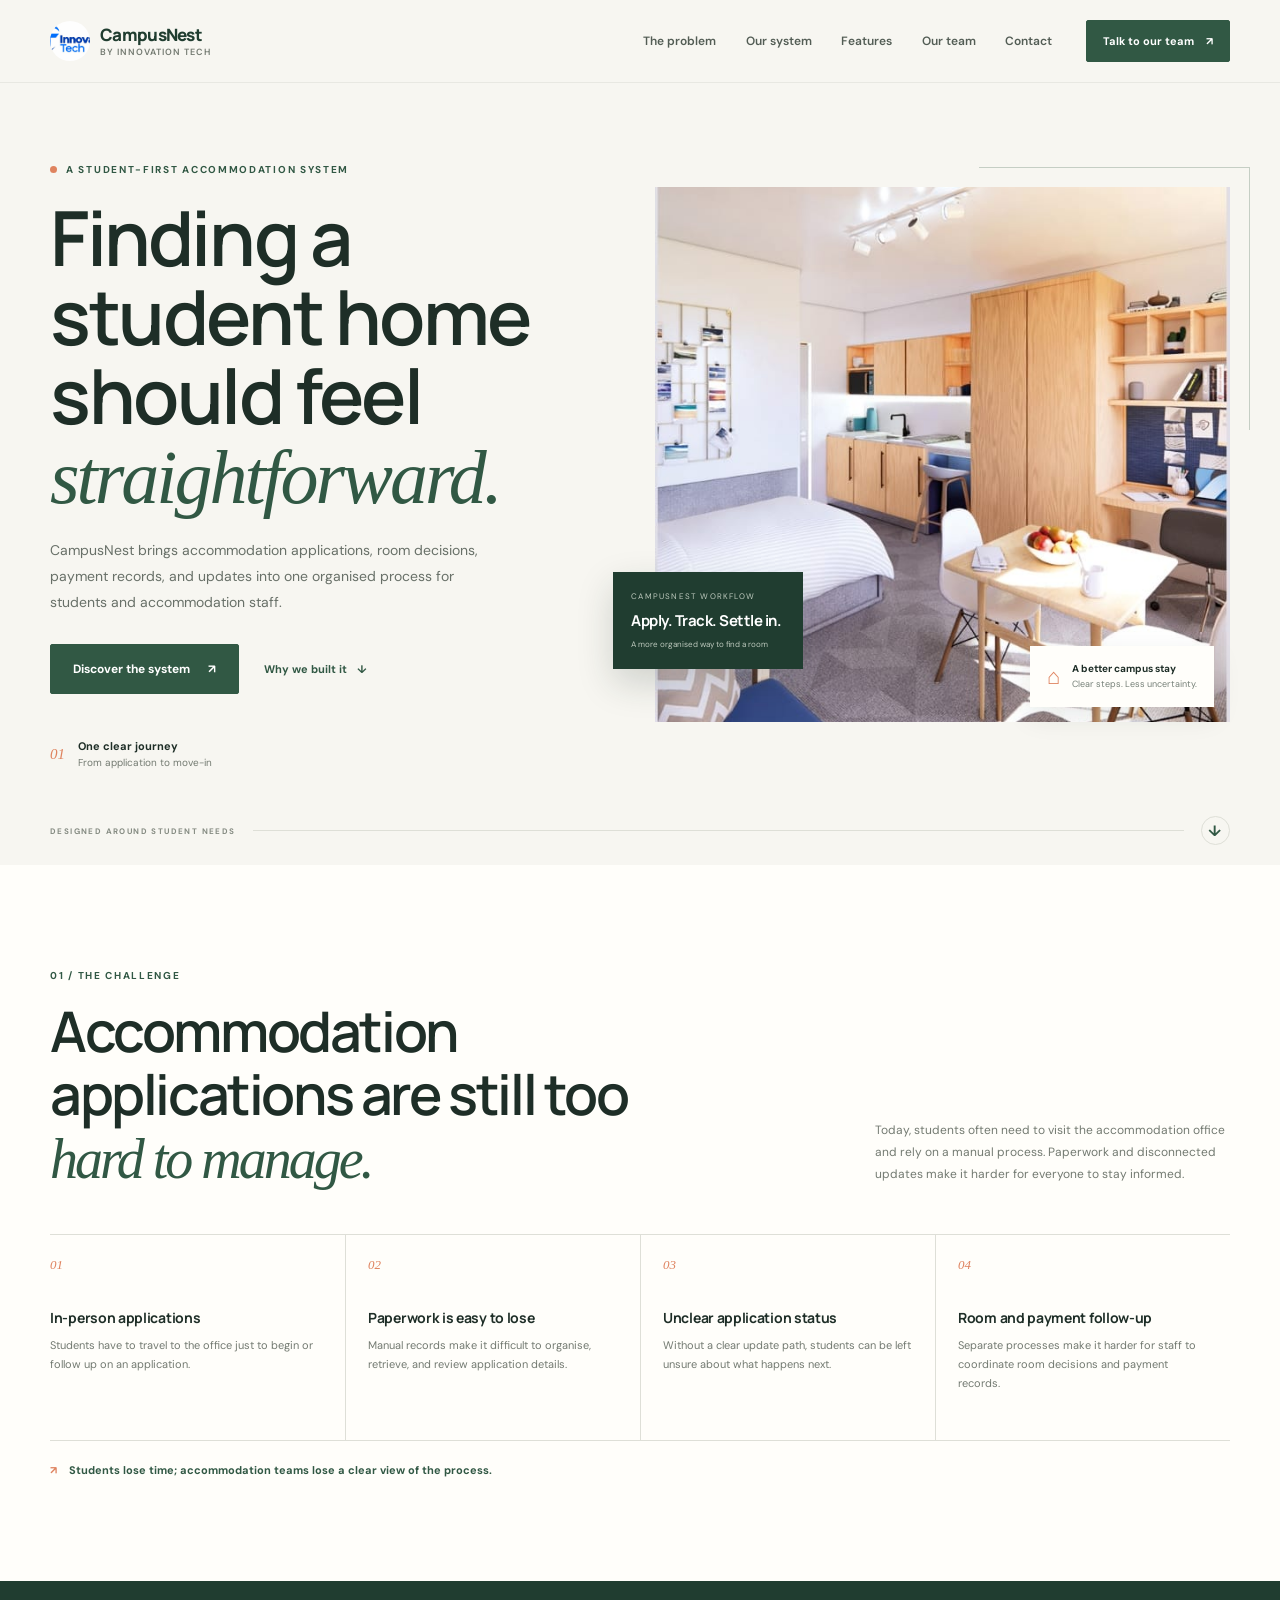
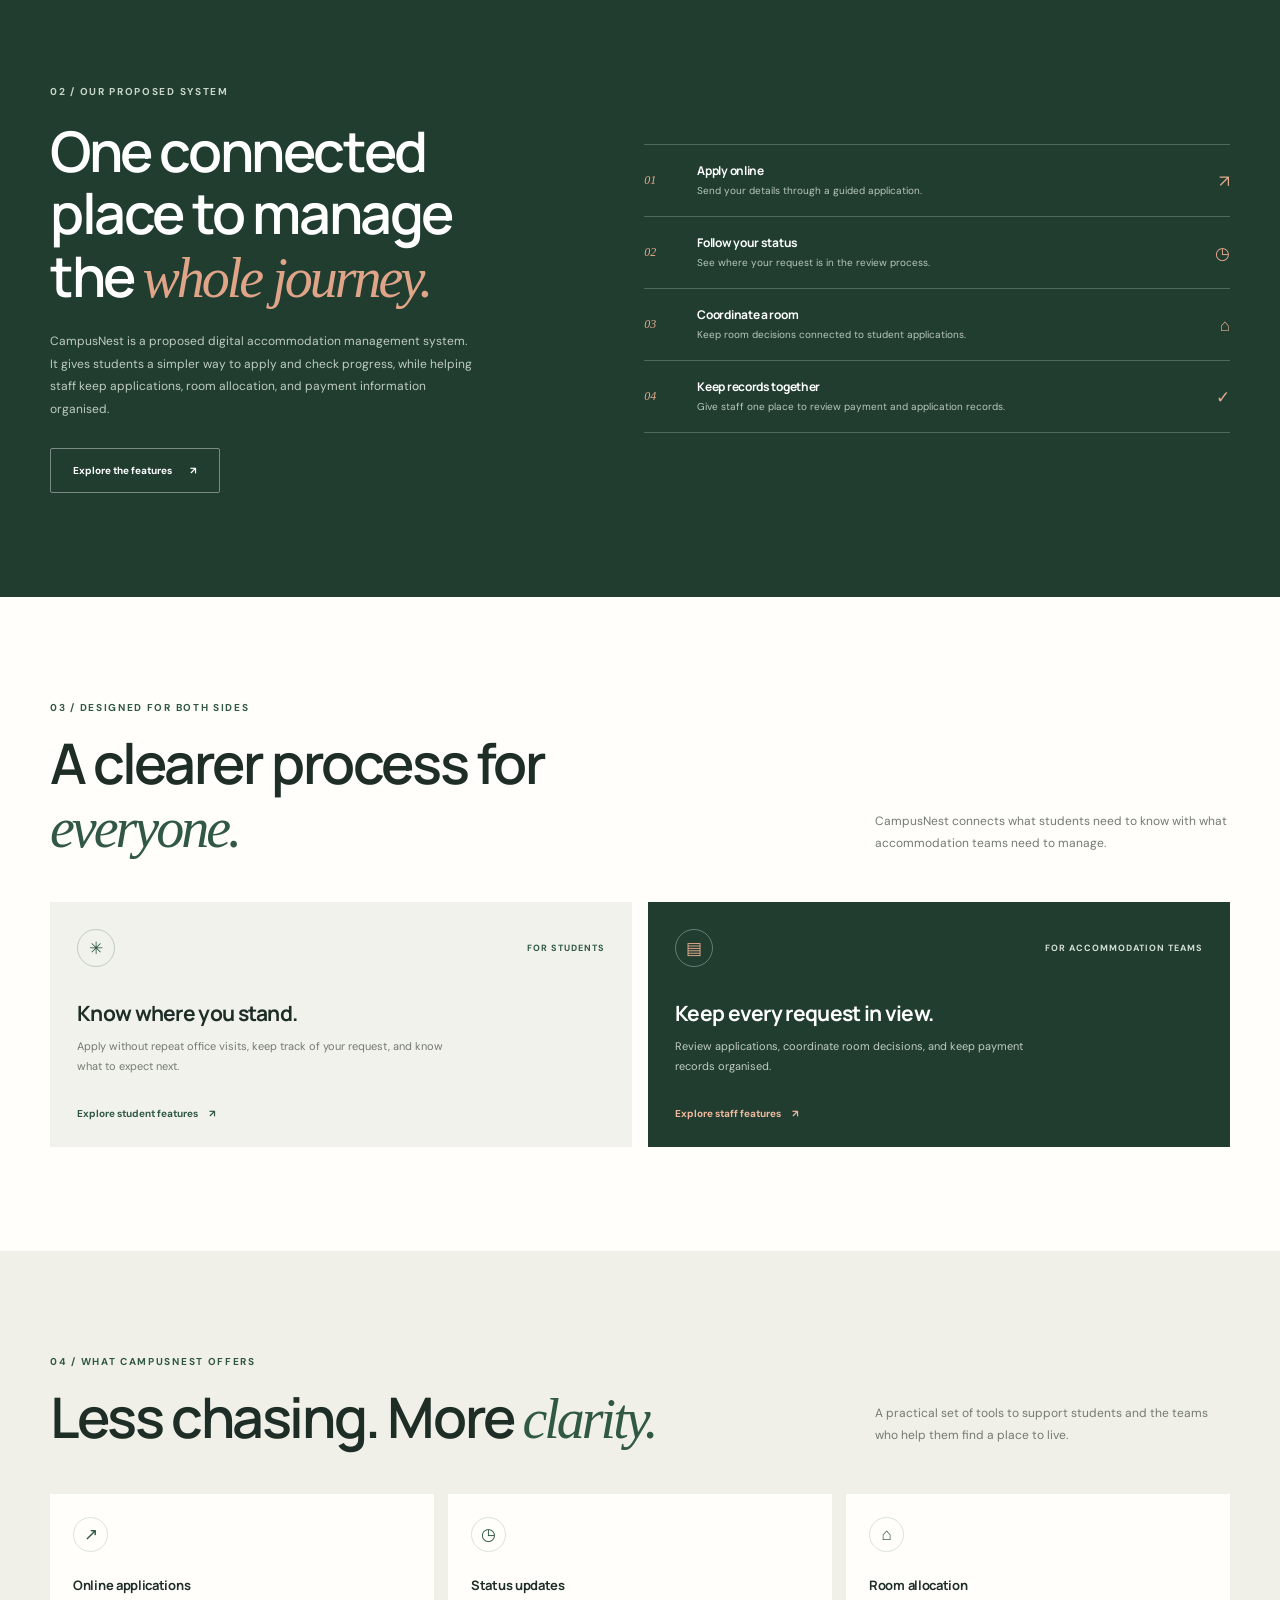
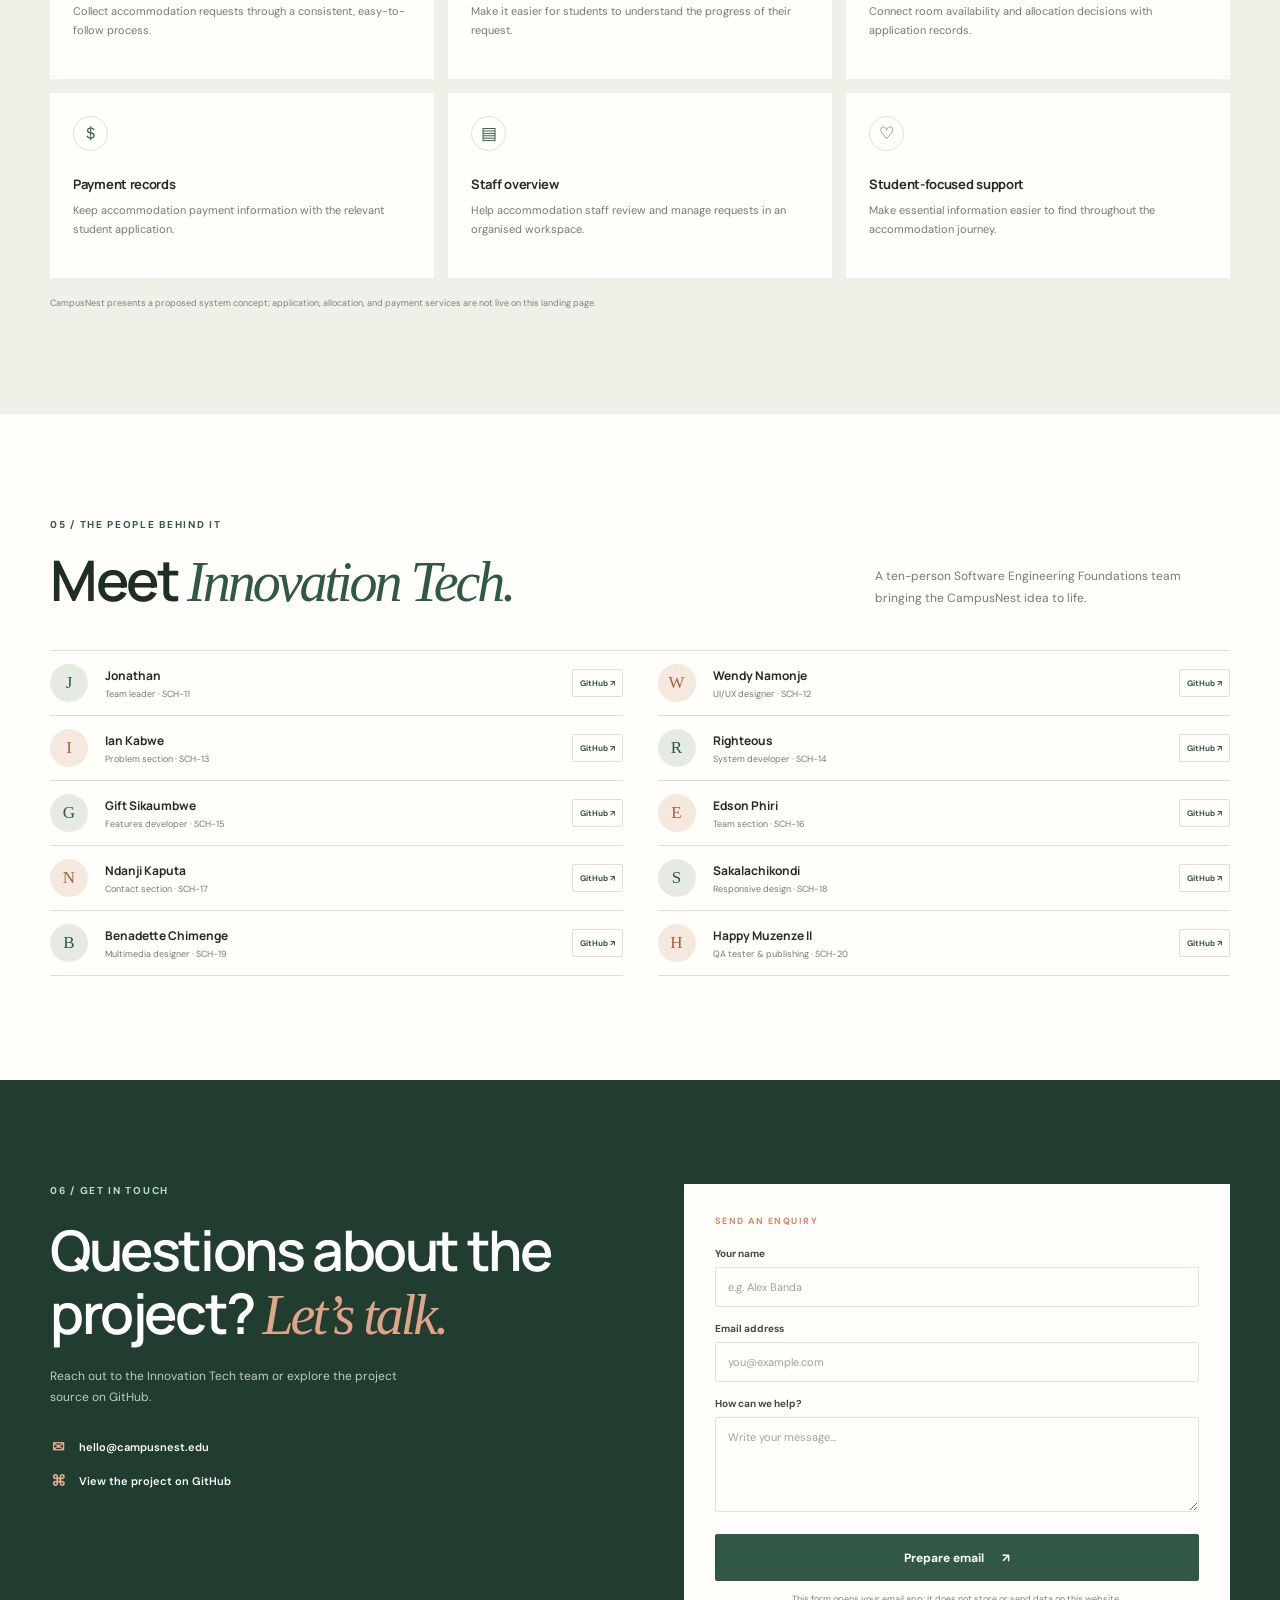
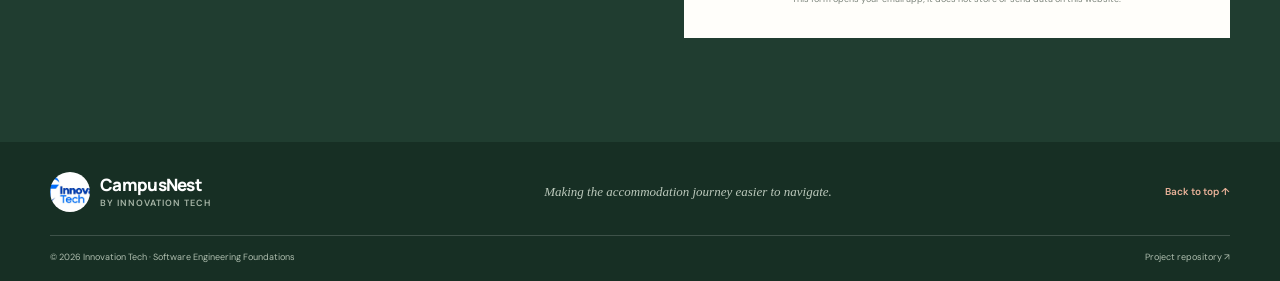
==== commit 93ee59e7: "Polish CampusNest experience and team links Co-authored-by: Copilot App <223556219+Copilot@users.nor" ====
--- a/index.html
+++ b/index.html
@@ -49,7 +49,7 @@
     <main id="main-content">
       <section class="hero" id="top">
         <div class="container hero-layout">
-          <div class="hero-copy">
+          <div class="hero-copy" data-reveal>
             <p class="eyebrow"><span class="eyebrow-dot"></span> A student-first accommodation system</p>
             <h1>Finding a student home should feel <span>straightforward.</span></h1>
             <p class="hero-description">
@@ -65,7 +65,7 @@
               <p><strong>One clear journey</strong><br />From application to move-in</p>
             </div>
           </div>
-          <div class="hero-visual">
+          <div class="hero-visual" data-reveal>
             <img
               class="hero-image"
               src="image/hero.jpeg"
@@ -91,7 +91,7 @@
 
       <section class="problem section" id="problem">
         <div class="container">
-          <div class="section-heading problem-heading">
+          <div class="section-heading problem-heading" data-reveal>
             <div>
               <p class="eyebrow">01 / The challenge</p>
               <h2>Accommodation applications are still too <span>hard to manage.</span></h2>
@@ -102,34 +102,34 @@
             </p>
           </div>
           <div class="problem-grid">
-            <article class="problem-card">
+            <article class="problem-card" data-reveal>
               <span class="card-number">01</span>
               <h3>In-person applications</h3>
               <p>Students have to travel to the office just to begin or follow up on an application.</p>
             </article>
-            <article class="problem-card">
+            <article class="problem-card" data-reveal>
               <span class="card-number">02</span>
               <h3>Paperwork is easy to lose</h3>
               <p>Manual records make it difficult to organise, retrieve, and review application details.</p>
             </article>
-            <article class="problem-card">
+            <article class="problem-card" data-reveal>
               <span class="card-number">03</span>
               <h3>Unclear application status</h3>
               <p>Without a clear update path, students can be left unsure about what happens next.</p>
             </article>
-            <article class="problem-card">
+            <article class="problem-card" data-reveal>
               <span class="card-number">04</span>
               <h3>Room and payment follow-up</h3>
               <p>Separate processes make it harder for staff to coordinate room decisions and payment records.</p>
             </article>
           </div>
-          <p class="affected-note"><span aria-hidden="true">↗</span> Students lose time; accommodation teams lose a clear view of the process.</p>
+          <p class="affected-note" data-reveal><span aria-hidden="true">↗</span> Students lose time; accommodation teams lose a clear view of the process.</p>
         </div>
       </section>
 
       <section class="solution section" id="solution">
         <div class="container solution-layout">
-          <div class="solution-copy">
+          <div class="solution-copy" data-reveal>
             <p class="eyebrow eyebrow-light">02 / Our proposed system</p>
             <h2>One connected place to manage the <span>whole journey.</span></h2>
             <p>
@@ -139,7 +139,7 @@
             </p>
             <a class="button button-light" href="#features">Explore the features <span aria-hidden="true">↗</span></a>
           </div>
-          <div class="journey">
+          <div class="journey" data-reveal>
             <div class="journey-step">
               <span class="journey-index">01</span>
               <div><h3>Apply online</h3><p>Send your details through a guided application.</p></div>
@@ -164,42 +164,74 @@
         </div>
       </section>
 
+      <section class="audience section" id="audience">
+        <div class="container">
+          <div class="section-heading" data-reveal>
+            <div>
+              <p class="eyebrow">03 / Designed for both sides</p>
+              <h2>A clearer process for <span>everyone.</span></h2>
+            </div>
+            <p class="section-intro">CampusNest connects what students need to know with what accommodation teams need to manage.</p>
+          </div>
+          <div class="audience-grid">
+            <article class="audience-card" data-reveal>
+              <div class="audience-card-top">
+                <span class="audience-icon" aria-hidden="true">✳</span>
+                <span class="audience-label">For students</span>
+              </div>
+              <h3>Know where you stand.</h3>
+              <p>Apply without repeat office visits, keep track of your request, and know what to expect next.</p>
+              <a href="#features">Explore student features <span aria-hidden="true">↗</span></a>
+            </article>
+            <article class="audience-card audience-card-staff" data-reveal>
+              <div class="audience-card-top">
+                <span class="audience-icon" aria-hidden="true">▤</span>
+                <span class="audience-label">For accommodation teams</span>
+              </div>
+              <h3>Keep every request in view.</h3>
+              <p>Review applications, coordinate room decisions, and keep payment records organised.</p>
+              <a href="#features">Explore staff features <span aria-hidden="true">↗</span></a>
+            </article>
+          </div>
+        </div>
+      </section>
+
       <section class="features section" id="features">
         <div class="container">
-          <div class="section-heading">
+          <div class="section-heading" data-reveal>
             <div>
-              <p class="eyebrow">03 / What CampusNest offers</p>
+              <p class="eyebrow">04 / What CampusNest offers</p>
               <h2>Less chasing. More <span>clarity.</span></h2>
             </div>
             <p class="section-intro">A practical set of tools to support students and the teams who help them find a place to live.</p>
           </div>
           <div class="feature-grid">
-            <article class="feature-card">
+            <article class="feature-card" data-reveal>
               <span class="feature-icon" aria-hidden="true">↗</span>
               <h3>Online applications</h3>
               <p>Collect accommodation requests through a consistent, easy-to-follow process.</p>
             </article>
-            <article class="feature-card">
+            <article class="feature-card" data-reveal>
               <span class="feature-icon" aria-hidden="true">◷</span>
               <h3>Status updates</h3>
               <p>Make it easier for students to understand the progress of their request.</p>
             </article>
-            <article class="feature-card">
+            <article class="feature-card" data-reveal>
               <span class="feature-icon" aria-hidden="true">⌂</span>
               <h3>Room allocation</h3>
               <p>Connect room availability and allocation decisions with application records.</p>
             </article>
-            <article class="feature-card">
+            <article class="feature-card" data-reveal>
               <span class="feature-icon" aria-hidden="true">＄</span>
               <h3>Payment records</h3>
               <p>Keep accommodation payment information with the relevant student application.</p>
             </article>
-            <article class="feature-card">
+            <article class="feature-card" data-reveal>
               <span class="feature-icon" aria-hidden="true">▤</span>
               <h3>Staff overview</h3>
               <p>Help accommodation staff review and manage requests in an organised workspace.</p>
             </article>
-            <article class="feature-card">
+            <article class="feature-card" data-reveal>
               <span class="feature-icon" aria-hidden="true">♡</span>
               <h3>Student-focused support</h3>
               <p>Make essential information easier to find throughout the accommodation journey.</p>
@@ -211,32 +243,32 @@
 
       <section class="team section" id="team">
         <div class="container">
-          <div class="section-heading team-heading">
+          <div class="section-heading team-heading" data-reveal>
             <div>
-              <p class="eyebrow">04 / The people behind it</p>
+              <p class="eyebrow">05 / The people behind it</p>
               <h2>Meet <span>Innovation Tech.</span></h2>
             </div>
             <p class="section-intro">A ten-person Software Engineering Foundations team bringing the CampusNest idea to life.</p>
           </div>
           <div class="team-grid">
-            <article class="team-card"><span class="team-avatar">J</span><div><h3>Jonathan</h3><p>Team leader · SCH-11</p></div><a href="https://github.com/java2183" target="_blank" rel="noopener noreferrer" aria-label="Jonathan on GitHub">↗</a></article>
-            <article class="team-card"><span class="team-avatar">W</span><div><h3>Wendy Namonje</h3><p>UI/UX designer · SCH-12</p></div><a href="https://github.com/wendy14259" target="_blank" rel="noopener noreferrer" aria-label="Wendy Namonje on GitHub">↗</a></article>
-            <article class="team-card"><span class="team-avatar">I</span><div><h3>Ian Kabwe</h3><p>Problem section · SCH-13</p></div><a href="https://github.com/iankabwe1-design" target="_blank" rel="noopener noreferrer" aria-label="Ian Kabwe on GitHub">↗</a></article>
-            <article class="team-card"><span class="team-avatar">R</span><div><h3>Righteous</h3><p>System developer · SCH-14</p></div><a href="https://github.com/RIGHTEOUS24" target="_blank" rel="noopener noreferrer" aria-label="Righteous on GitHub">↗</a></article>
-            <article class="team-card"><span class="team-avatar">G</span><div><h3>Gift Sikaumbwe</h3><p>Features developer · SCH-15</p></div><a href="https://github.com/sikaumbwegift2-create" target="_blank" rel="noopener noreferrer" aria-label="Gift Sikaumbwe on GitHub">↗</a></article>
-            <article class="team-card"><span class="team-avatar">E</span><div><h3>Edson Phiri</h3><p>Team section · SCH-16</p></div><a href="https://github.com/edskn" target="_blank" rel="noopener noreferrer" aria-label="Edson Phiri on GitHub">↗</a></article>
-            <article class="team-card"><span class="team-avatar">N</span><div><h3>Ndanji Kaputa</h3><p>Contact section · SCH-17</p></div><a href="https://github.com/wavemankpt" target="_blank" rel="noopener noreferrer" aria-label="Ndanji Kaputa on GitHub">↗</a></article>
-            <article class="team-card"><span class="team-avatar">S</span><div><h3>Sakalachikondi</h3><p>Responsive design · SCH-18</p></div><a href="https://github.com/rillFlash" target="_blank" rel="noopener noreferrer" aria-label="Sakalachikondi on GitHub">↗</a></article>
-            <article class="team-card"><span class="team-avatar">B</span><div><h3>Benadette Chimenge</h3><p>Multimedia designer · SCH-19</p></div><a href="https://github.com/Benadette3" target="_blank" rel="noopener noreferrer" aria-label="Benadette Chimenge on GitHub">↗</a></article>
-            <article class="team-card"><span class="team-avatar">H</span><div><h3>Happy Muzenze II</h3><p>QA tester &amp; publishing · SCH-20</p></div><a href="https://github.com/HappyMuzenzeii" target="_blank" rel="noopener noreferrer" aria-label="Happy Muzenze II on GitHub">↗</a></article>
+            <article class="team-card" data-reveal><span class="team-avatar">J</span><div><h3><a class="team-profile" href="https://github.com/java2183" target="_blank" rel="noopener noreferrer">Jonathan</a></h3><p>Team leader · SCH-11</p></div><a class="team-github" href="https://github.com/java2183" target="_blank" rel="noopener noreferrer" aria-label="Visit Jonathan's GitHub profile">GitHub ↗</a></article>
+            <article class="team-card" data-reveal><span class="team-avatar">W</span><div><h3><a class="team-profile" href="https://github.com/wendy14259" target="_blank" rel="noopener noreferrer">Wendy Namonje</a></h3><p>UI/UX designer · SCH-12</p></div><a class="team-github" href="https://github.com/wendy14259" target="_blank" rel="noopener noreferrer" aria-label="Visit Wendy Namonje's GitHub profile">GitHub ↗</a></article>
+            <article class="team-card" data-reveal><span class="team-avatar">I</span><div><h3><a class="team-profile" href="https://github.com/iankabwe1-design" target="_blank" rel="noopener noreferrer">Ian Kabwe</a></h3><p>Problem section · SCH-13</p></div><a class="team-github" href="https://github.com/iankabwe1-design" target="_blank" rel="noopener noreferrer" aria-label="Visit Ian Kabwe's GitHub profile">GitHub ↗</a></article>
+            <article class="team-card" data-reveal><span class="team-avatar">R</span><div><h3><a class="team-profile" href="https://github.com/RIGHTEOUS24" target="_blank" rel="noopener noreferrer">Righteous</a></h3><p>System developer · SCH-14</p></div><a class="team-github" href="https://github.com/RIGHTEOUS24" target="_blank" rel="noopener noreferrer" aria-label="Visit Righteous's GitHub profile">GitHub ↗</a></article>
+            <article class="team-card" data-reveal><span class="team-avatar">G</span><div><h3><a class="team-profile" href="https://github.com/sikaumbwegift2-create" target="_blank" rel="noopener noreferrer">Gift Sikaumbwe</a></h3><p>Features developer · SCH-15</p></div><a class="team-github" href="https://github.com/sikaumbwegift2-create" target="_blank" rel="noopener noreferrer" aria-label="Visit Gift Sikaumbwe's GitHub profile">GitHub ↗</a></article>
+            <article class="team-card" data-reveal><span class="team-avatar">E</span><div><h3><a class="team-profile" href="https://github.com/edskn" target="_blank" rel="noopener noreferrer">Edson Phiri</a></h3><p>Team section · SCH-16</p></div><a class="team-github" href="https://github.com/edskn" target="_blank" rel="noopener noreferrer" aria-label="Visit Edson Phiri's GitHub profile">GitHub ↗</a></article>
+            <article class="team-card" data-reveal><span class="team-avatar">N</span><div><h3><a class="team-profile" href="https://github.com/wavemankpt" target="_blank" rel="noopener noreferrer">Ndanji Kaputa</a></h3><p>Contact section · SCH-17</p></div><a class="team-github" href="https://github.com/wavemankpt" target="_blank" rel="noopener noreferrer" aria-label="Visit Ndanji Kaputa's GitHub profile">GitHub ↗</a></article>
+            <article class="team-card" data-reveal><span class="team-avatar">S</span><div><h3><a class="team-profile" href="https://github.com/rillFlash" target="_blank" rel="noopener noreferrer">Sakalachikondi</a></h3><p>Responsive design · SCH-18</p></div><a class="team-github" href="https://github.com/rillFlash" target="_blank" rel="noopener noreferrer" aria-label="Visit Sakalachikondi's GitHub profile">GitHub ↗</a></article>
+            <article class="team-card" data-reveal><span class="team-avatar">B</span><div><h3><a class="team-profile" href="https://github.com/Benadette3" target="_blank" rel="noopener noreferrer">Benadette Chimenge</a></h3><p>Multimedia designer · SCH-19</p></div><a class="team-github" href="https://github.com/Benadette3" target="_blank" rel="noopener noreferrer" aria-label="Visit Benadette Chimenge's GitHub profile">GitHub ↗</a></article>
+            <article class="team-card" data-reveal><span class="team-avatar">H</span><div><h3><a class="team-profile" href="https://github.com/HappyMuzenzeii" target="_blank" rel="noopener noreferrer">Happy Muzenze II</a></h3><p>QA tester &amp; publishing · SCH-20</p></div><a class="team-github" href="https://github.com/HappyMuzenzeii" target="_blank" rel="noopener noreferrer" aria-label="Visit Happy Muzenze II's GitHub profile">GitHub ↗</a></article>
           </div>
         </div>
       </section>
 
       <section class="contact section" id="contact">
         <div class="container contact-layout">
-          <div class="contact-copy">
-            <p class="eyebrow eyebrow-light">05 / Get in touch</p>
+          <div class="contact-copy" data-reveal>
+            <p class="eyebrow eyebrow-light">06 / Get in touch</p>
             <h2>Questions about the project? <span>Let’s talk.</span></h2>
             <p>Reach out to the Innovation Tech team or explore the project source on GitHub.</p>
             <div class="contact-links">
@@ -244,7 +276,7 @@
               <a href="https://github.com/java2183/campus-accommodation-landing" target="_blank" rel="noopener noreferrer"><span aria-hidden="true">⌘</span> View the project on GitHub</a>
             </div>
           </div>
-          <div class="contact-form-wrap">
+          <div class="contact-form-wrap" data-reveal>
             <p class="form-kicker">Send an enquiry</p>
             <form id="enquiry-form" class="enquiry-form">
               <label for="name">Your name</label>
--- a/styles.css
+++ b/styles.css
@@ -83,6 +83,8 @@
 .card-number { display: block; margin-bottom: 35px; color: var(--orange); font-family: var(--serif); font-size: 13px; font-style: italic; }
 .problem-card h3, .feature-card h3, .journey-step h3 { margin-bottom: 9px; font-family: var(--display); font-size: 14px; letter-spacing: -.3px; }
 .problem-card p, .feature-card p { margin: 0; color: var(--muted); font-size: 11px; line-height: 1.75; }
+.problem-card, .feature-card, .audience-card, .team-card { transition: transform .25s ease, box-shadow .25s ease, background-color .25s ease; }
+.problem-card:hover, .feature-card:hover { transform: translateY(-3px); }
 .affected-note { margin: 22px 0 0; color: var(--green); font-size: 11px; font-weight: 700; }
 .affected-note span { margin-right: 9px; color: var(--orange); }
 .solution { overflow: hidden; background: var(--green-dark); color: white; }
@@ -99,6 +101,23 @@
 .journey-step h3 { margin-bottom: 4px; font-size: 12px; }
 .journey-step p { margin: 0; color: #b9c7b9; font-size: 10px; line-height: 1.6; }
 .journey-symbol { color: #e3a98d; text-align: right; font-size: 17px; }
+.audience { background: var(--white); }
+.audience-grid { display: grid; grid-template-columns: repeat(2, minmax(0, 1fr)); gap: 16px; }
+.audience-card { min-height: 245px; display: flex; flex-direction: column; align-items: flex-start; padding: 27px; background: #f1f2ec; }
+.audience-card:hover { transform: translateY(-4px); box-shadow: 0 14px 35px rgb(30 46 39 / 8%); }
+.audience-card-staff { background: var(--green-dark); color: white; }
+.audience-card-top { width: 100%; display: flex; align-items: center; justify-content: space-between; margin-bottom: 32px; }
+.audience-icon { display: grid; width: 38px; height: 38px; place-items: center; border: 1px solid rgb(49 88 68 / 25%); border-radius: 50%; color: var(--green); font-size: 17px; }
+.audience-card-staff .audience-icon { border-color: rgb(255 255 255 / 32%); color: #e3a98d; }
+.audience-label { color: var(--green); font-size: 9px; font-weight: 700; letter-spacing: 1px; text-transform: uppercase; }
+.audience-card-staff .audience-label { color: #d4dfd3; }
+.audience-card h3 { margin: 0 0 10px; font-family: var(--display); font-size: 21px; letter-spacing: -.7px; }
+.audience-card p { max-width: 390px; margin-bottom: 21px; color: var(--muted); font-size: 11px; line-height: 1.8; }
+.audience-card-staff p { color: #c0ccc0; }
+.audience-card > a { display: inline-flex; gap: 11px; align-items: center; margin-top: auto; color: var(--green); font-size: 10px; font-weight: 700; }
+.audience-card-staff > a { color: #f0b99f; }
+.audience-card > a span { transition: transform .2s ease; }
+.audience-card > a:hover span { transform: translate(3px, -2px); }
 .features { background: #f0f0e9; }
 .feature-grid { display: grid; grid-template-columns: repeat(3, minmax(0, 1fr)); gap: 14px; }
 .feature-card { min-height: 185px; padding: 23px; background: var(--white); }
@@ -108,13 +127,16 @@
 .team { background: var(--white); }
 .team-heading { margin-bottom: 36px; }
 .team-grid { display: grid; grid-template-columns: repeat(2, minmax(0, 1fr)); gap: 0 35px; border-top: 1px solid var(--line); }
-.team-card { min-width: 0; display: grid; grid-template-columns: 42px 1fr 28px; align-items: center; gap: 13px; padding: 13px 0; border-bottom: 1px solid var(--line); }
+.team-card { min-width: 0; display: grid; grid-template-columns: 42px minmax(0, 1fr) max-content; align-items: center; gap: 13px; padding: 13px 0; border-bottom: 1px solid var(--line); }
 .team-avatar { display: grid; width: 38px; height: 38px; place-items: center; border-radius: 50%; background: var(--green-soft); color: var(--green); font-family: var(--serif); font-size: 17px; }
 .team-card:nth-child(4n + 2) .team-avatar, .team-card:nth-child(4n + 3) .team-avatar { background: #f4e8df; color: #a95f40; }
 .team-card h3 { margin: 0 0 4px; font-family: var(--display); font-size: 12px; }
+.team-profile { text-decoration-color: transparent; text-underline-offset: 3px; transition: color .2s ease, text-decoration-color .2s ease; }
+.team-profile:hover, .team-profile:focus-visible { color: var(--green); text-decoration: underline; text-decoration-color: currentColor; }
 .team-card p { margin: 0; color: var(--muted); font-size: 9px; }
-.team-card > a { display: grid; width: 28px; height: 28px; place-items: center; border: 1px solid var(--line); border-radius: 50%; color: var(--green); font-size: 12px; }
-.team-card > a:hover { border-color: var(--green); background: var(--green); color: white; }
+.team-card > a.team-github { display: inline-flex; min-height: 28px; align-items: center; justify-content: center; gap: 4px; padding: 0 7px; border: 1px solid var(--line); border-radius: 2px; color: var(--green); font-size: 8px; font-weight: 700; white-space: nowrap; }
+.team-card > a.team-github:hover { border-color: var(--green); background: var(--green); color: white; }
+.team-card:hover { padding-inline: 8px; background: #f8f8f4; }
 .contact { background: var(--green-dark); color: white; }
 .contact-layout { display: grid; grid-template-columns: .95fr 1fr; align-items: start; gap: clamp(50px, 9vw, 120px); }
 .contact h2 { margin-bottom: 19px; }
@@ -143,6 +165,9 @@
 .footer-bottom { display: flex; justify-content: space-between; gap: 20px; padding-top: 15px; border-top: 1px solid rgb(255 255 255 / 17%); color: #afbeaf; font-size: 9px; }
 .footer-bottom a:hover { color: white; }
 
+.has-reveal [data-reveal] { opacity: 0; transform: translateY(18px); transition: opacity .55s ease, transform .55s cubic-bezier(.2, .7, .2, 1); transition-delay: var(--reveal-delay, 0ms); }
+.has-reveal [data-reveal].is-visible { opacity: 1; transform: translateY(0); }
+
 @media (max-width: 980px) {
   .container { width: min(100% - 48px, 800px); }
   .header-inner { gap: 18px; }
@@ -156,6 +181,7 @@
   .problem-card:nth-child(4) { border-top: 1px solid var(--line); }
   .problem-card:nth-child(4) { padding-top: 20px; }
   .feature-grid { grid-template-columns: repeat(2, minmax(0, 1fr)); }
+  .audience-card { padding: 22px; }
 }
 
 @media (max-width: 700px) {
@@ -205,6 +231,10 @@
   .affected-note { font-size: 10px; line-height: 1.7; }
   .solution-layout { grid-template-columns: 1fr; gap: 35px; }
   .solution-copy > p:not(.eyebrow) { font-size: 11px; }
+  .audience-grid { grid-template-columns: 1fr; gap: 11px; }
+  .audience-card { min-height: 220px; padding: 21px; }
+  .audience-card-top { margin-bottom: 24px; }
+  .audience-card h3 { font-size: 19px; }
   .feature-grid { grid-template-columns: 1fr; gap: 10px; }
   .feature-card { min-height: 0; padding: 18px; }
   .feature-icon { margin-bottom: 16px; }
@@ -220,4 +250,5 @@
 
 @media (prefers-reduced-motion: reduce) {
   *, *::before, *::after { scroll-behavior: auto !important; transition-duration: .01ms !important; animation-duration: .01ms !important; animation-iteration-count: 1 !important; }
-}
+  .has-reveal [data-reveal] { opacity: 1; transform: none; }
+}
